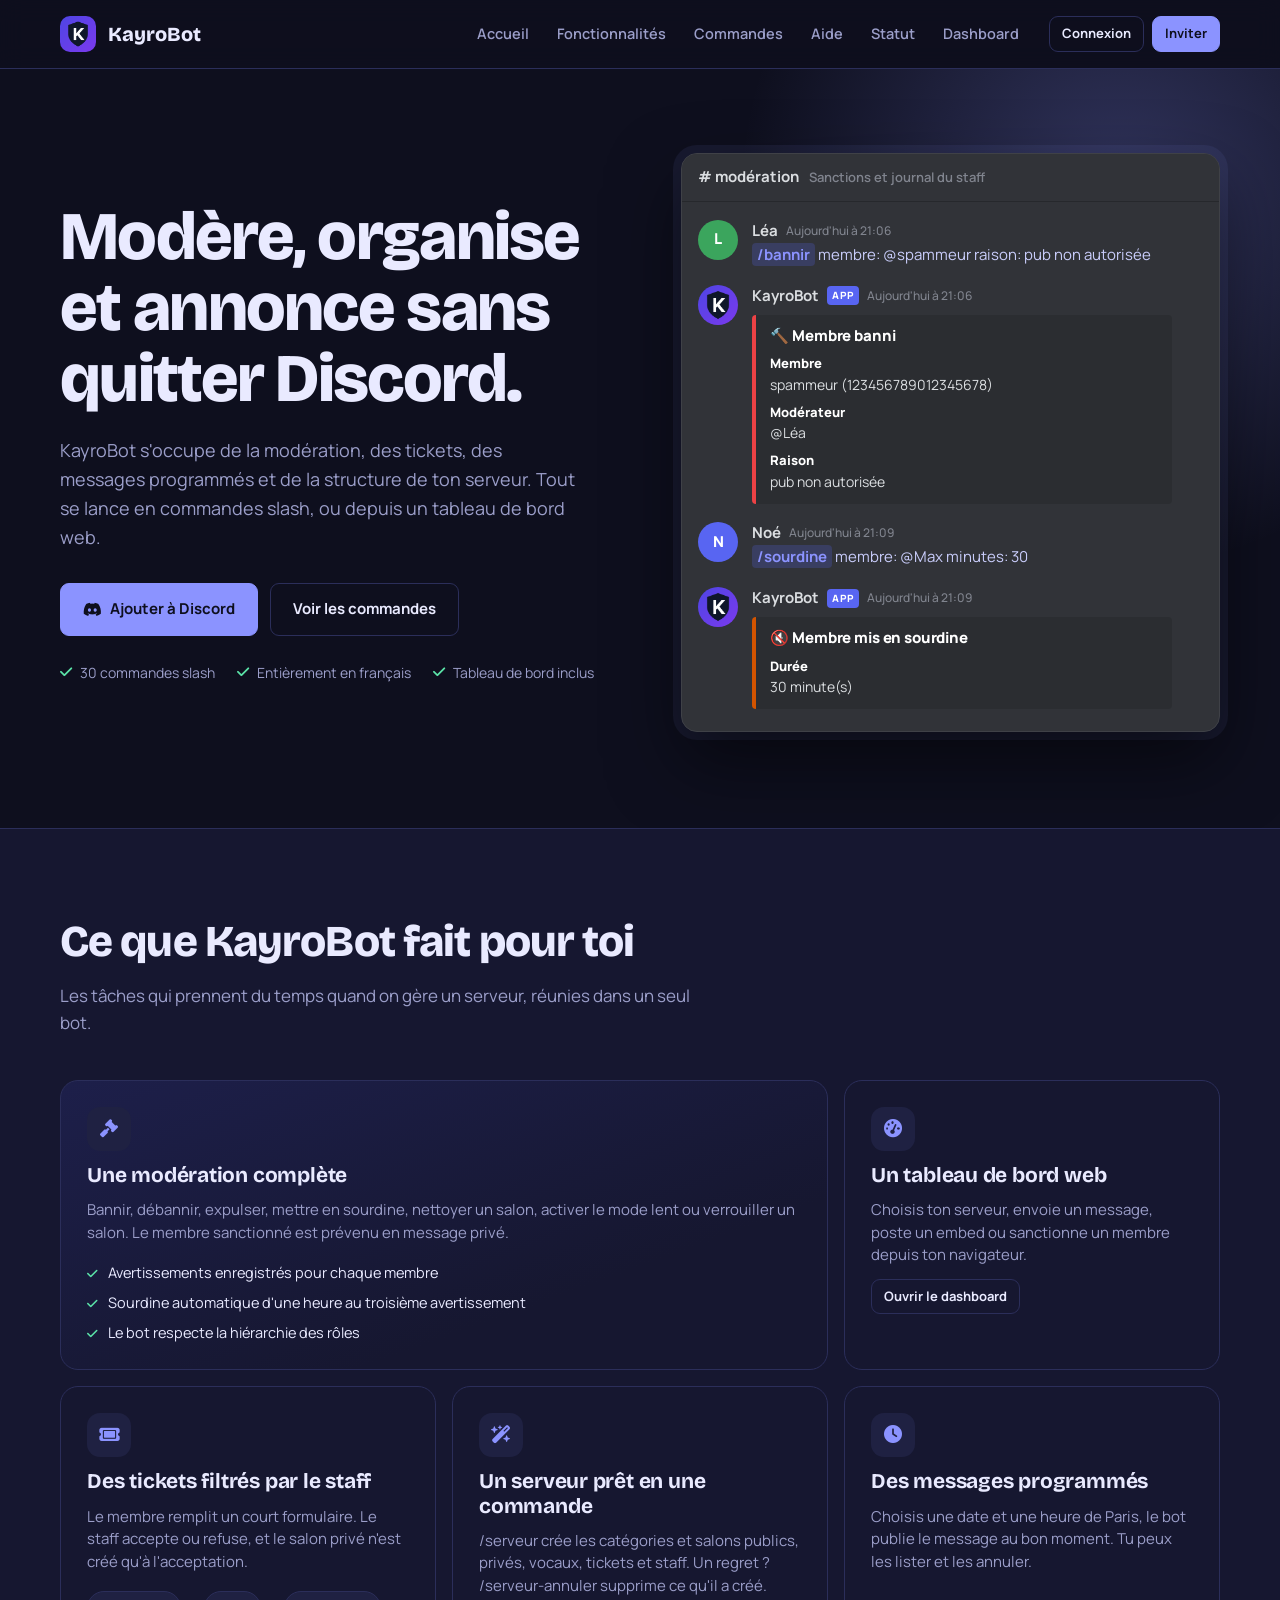
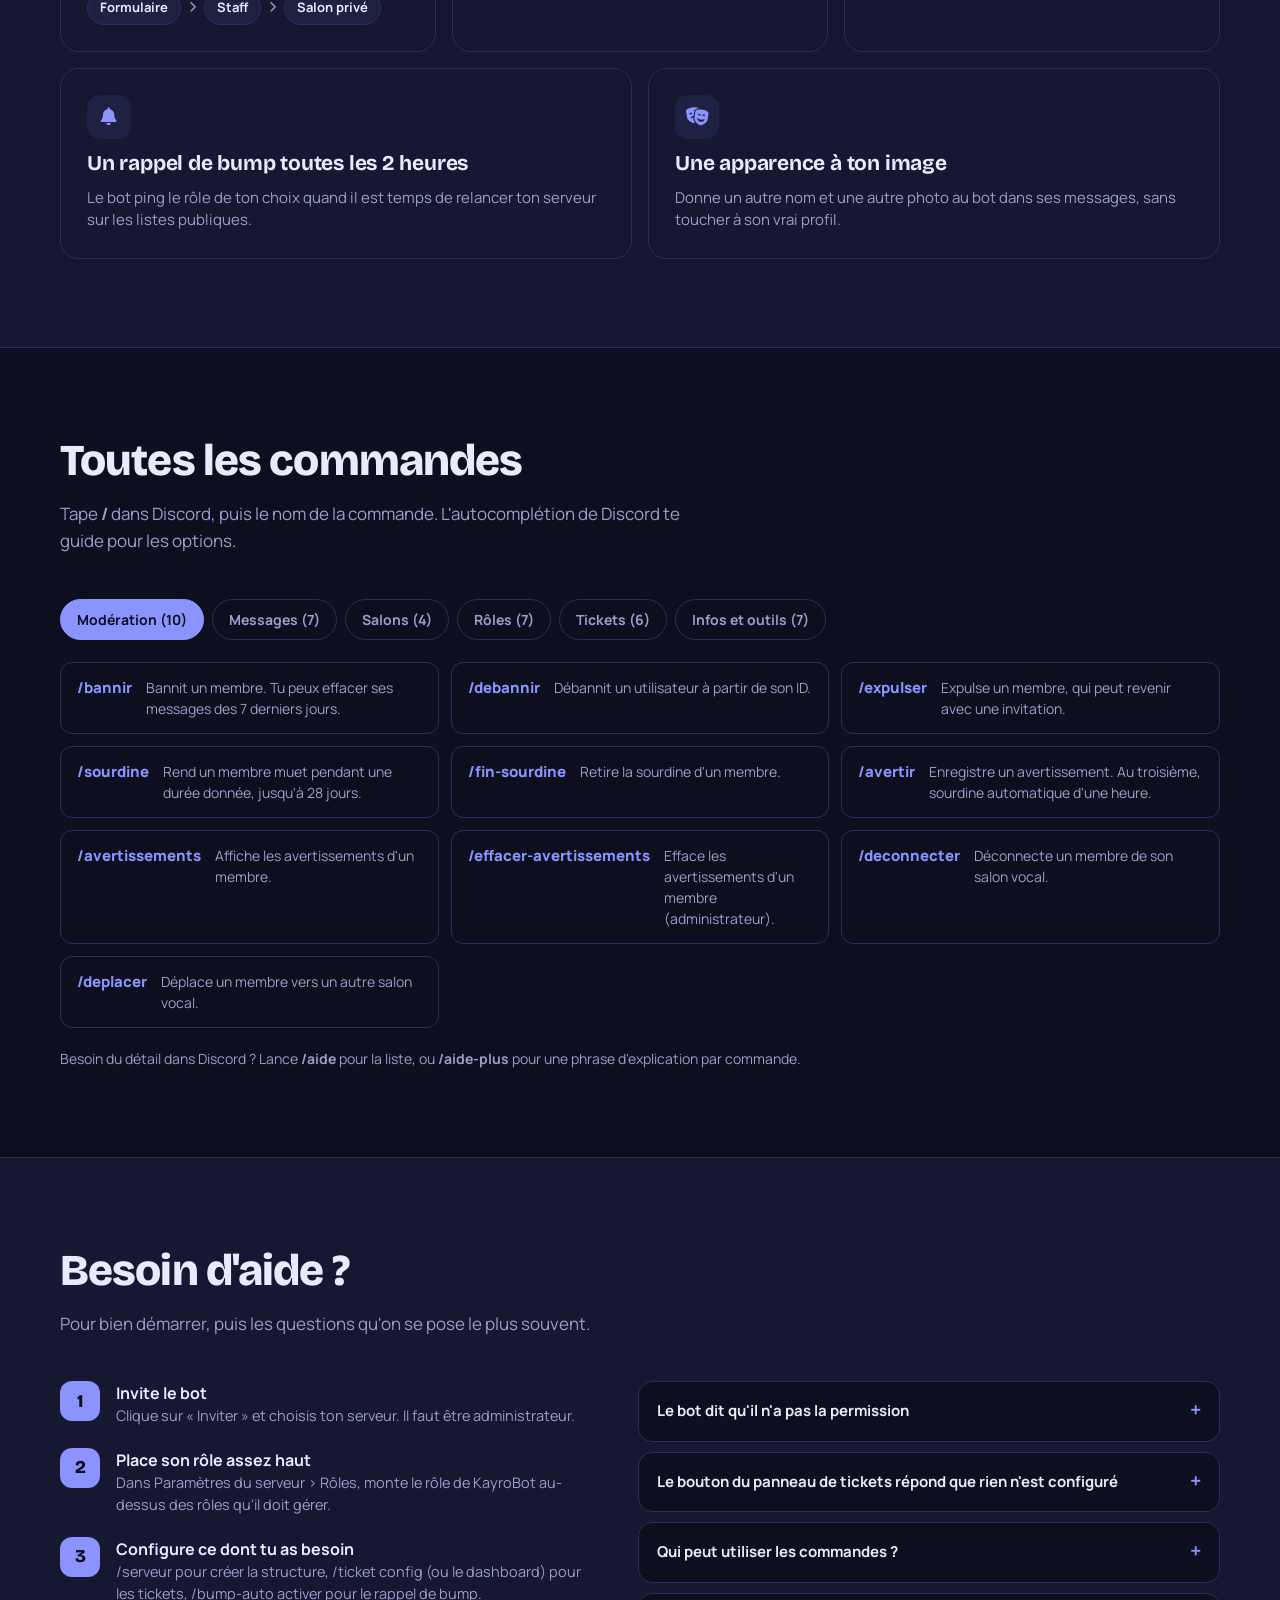
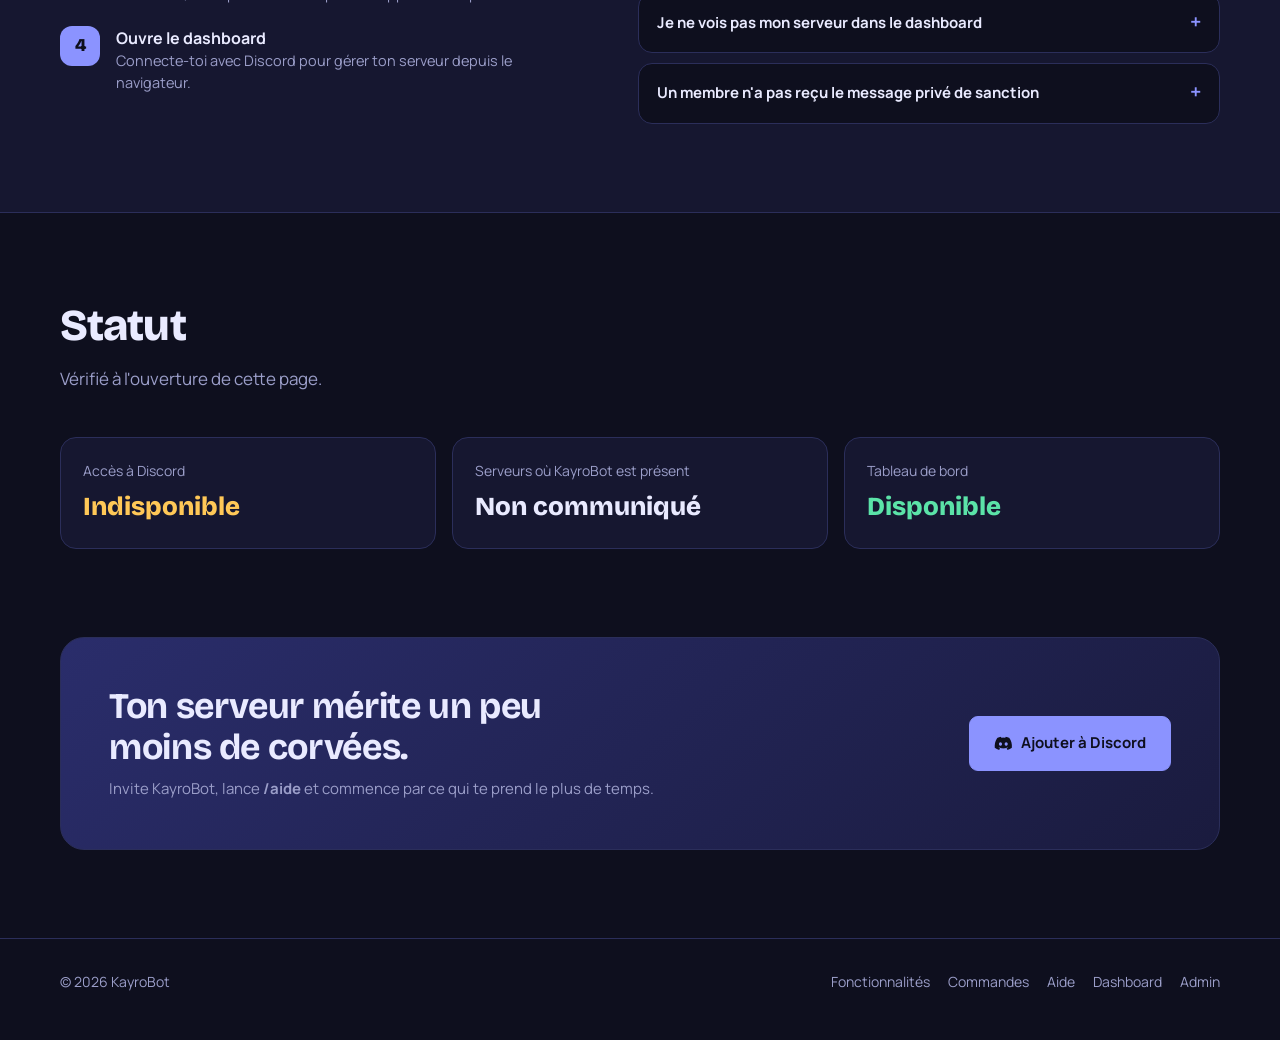
==== index.html @ 1ec57abd "reerrt" ====
<!DOCTYPE html>
<html lang="fr">
<head>
  <meta charset="UTF-8">
  <meta name="viewport" content="width=device-width, initial-scale=1.0">
  <title>KayroBot – Le bot Discord de modération, tickets et annonces</title>
  <meta name="description" content="KayroBot modère ton serveur Discord, gère les tickets, programme tes messages et crée la structure du serveur. Commandes en français et tableau de bord web.">
  <meta property="og:title" content="KayroBot, le bot Discord en français">
  <meta property="og:description" content="Modération, tickets, messages programmés et tableau de bord web.">
  <meta property="og:image" content="https://kayrobot.fr/logo.png">
  <link rel="icon" type="image/png" href="favicon.png">
  <link rel="preconnect" href="https://fonts.googleapis.com">
  <link rel="preconnect" href="https://fonts.gstatic.com" crossorigin>
  <link href="https://fonts.googleapis.com/css2?family=Bricolage+Grotesque:opsz,wght@12..96,600;12..96,700;12..96,800&family=Manrope:wght@400;500;600;700;800&display=swap" rel="stylesheet">
  <link rel="stylesheet" href="https://cdnjs.cloudflare.com/ajax/libs/font-awesome/6.4.0/css/all.min.css">
  <link rel="stylesheet" href="style.css">
  <link rel="stylesheet" href="landing.css">
<script>
  // Adresse propre : /kayrobot.fr/ au lieu de /kayrobot.fr/index.html (et sans .html pour les autres pages)
  (function () {
    var p = location.pathname.replace(/index\.html$/, '').replace(/\.html$/, '');
    if (p !== location.pathname) history.replaceState(null, '', p + location.search + location.hash);
  })();
</script>
</head>
<body>

<header class="lp-header">
  <div class="lp-wrap lp-bar">
    <a class="lp-brand" href="#accueil"><img src="logo.png" alt="" width="36" height="36"> KayroBot</a>
    <button class="lp-burger" id="burger" aria-label="Ouvrir le menu" aria-expanded="false"><i class="fa-solid fa-bars"></i></button>
    <nav class="lp-nav" id="nav" aria-label="Navigation principale">
      <a class="link" href="#accueil">Accueil</a>
      <a class="link" href="#fonctionnalites">Fonctionnalités</a>
      <a class="link" href="#commandes">Commandes</a>
      <a class="link" href="#aide">Aide</a>
      <a class="link" href="#statut">Statut</a>
      <a class="link" href="dashboard">Dashboard</a>
      <div class="cta">
        <a class="btn btn-ghost btn-small" id="login-link" href="https://discord.com/oauth2/authorize?client_id=1563284812351938611&redirect_uri=https%3A%2F%2Fexemder29.github.io%2Fkayrobot.fr%2Fdashboard.html&response_type=token&scope=identify%20guilds">Connexion</a>
        <a class="btn btn-primary btn-small" href="https://discord.com/oauth2/authorize?client_id=1563284812351938611&permissions=8&integration_type=0&scope=bot+applications.commands" target="_blank" rel="noopener">Inviter</a>
      </div>
    </nav>
  </div>
</header>

<main>

  <!-- Accueil -->
  <section class="lp-hero" id="accueil">
    <div class="lp-wrap lp-hero-grid">
      <div>
        <h1>Modère, organise et annonce sans quitter Discord.</h1>
        <p class="sub">KayroBot s'occupe de la modération, des tickets, des messages programmés et de la structure de ton serveur. Tout se lance en commandes slash, ou depuis un tableau de bord web.</p>
        <div class="lp-actions">
          <a class="btn btn-primary" href="https://discord.com/oauth2/authorize?client_id=1563284812351938611&permissions=8&integration_type=0&scope=bot+applications.commands" target="_blank" rel="noopener"><i class="fa-brands fa-discord"></i> Ajouter à Discord</a>
          <a class="btn btn-ghost" href="#commandes">Voir les commandes</a>
        </div>
        <div class="lp-proof">
          <span><i class="fa-solid fa-check"></i> 30 commandes slash</span>
          <span><i class="fa-solid fa-check"></i> Entièrement en français</span>
          <span><i class="fa-solid fa-check"></i> Tableau de bord inclus</span>
        </div>
      </div>

      <!-- Maquette Discord : une sanction, comme le bot la affiche -->
      <div class="chat" role="img" aria-label="Exemple : un modérateur lance la commande bannir et KayroBot répond avec un embed de confirmation">
        <div class="chat-head"># modération <span>Sanctions et journal du staff</span></div>
        <div class="chat-body">
          <div class="msg">
            <div class="av">L</div>
            <div>
              <div class="who">Léa <small>Aujourd'hui à 21:06</small></div>
              <div class="cmdline"><b>/bannir</b> membre: @spammeur raison: pub non autorisée</div>
            </div>
          </div>
          <div class="msg">
            <img class="av" src="logo.png" alt="" width="40" height="40">
            <div>
              <div class="who">KayroBot <span class="app-tag">APP</span> <small>Aujourd'hui à 21:06</small></div>
              <div class="embed">
                <h4>🔨 Membre banni</h4>
                <dl>
                  <div><dt>Membre</dt><dd>spammeur (123456789012345678)</dd></div>
                  <div><dt>Modérateur</dt><dd>@Léa</dd></div>
                  <div><dt>Raison</dt><dd>pub non autorisée</dd></div>
                </dl>
              </div>
            </div>
          </div>
          <div class="msg">
            <div class="av" style="background:#5865f2">N</div>
            <div>
              <div class="who">Noé <small>Aujourd'hui à 21:09</small></div>
              <div class="cmdline"><b>/sourdine</b> membre: @Max minutes: 30</div>
            </div>
          </div>
          <div class="msg">
            <img class="av" src="logo.png" alt="" width="40" height="40">
            <div>
              <div class="who">KayroBot <span class="app-tag">APP</span> <small>Aujourd'hui à 21:09</small></div>
              <div class="embed amber">
                <h4>🔇 Membre mis en sourdine</h4>
                <dl><div><dt>Durée</dt><dd>30 minute(s)</dd></div></dl>
              </div>
            </div>
          </div>
        </div>
      </div>
    </div>
  </section>

  <!-- Fonctionnalités -->
  <section class="lp-section alt" id="fonctionnalites">
    <div class="lp-wrap">
      <div class="lp-head">
        <h2>Ce que KayroBot fait pour toi</h2>
        <p>Les tâches qui prennent du temps quand on gère un serveur, réunies dans un seul bot.</p>
      </div>

      <div class="bento">
        <article class="tile t4 hero-tile">
          <div class="ico"><i class="fa-solid fa-gavel"></i></div>
          <h3>Une modération complète</h3>
          <p>Bannir, débannir, expulser, mettre en sourdine, nettoyer un salon, activer le mode lent ou verrouiller un salon. Le membre sanctionné est prévenu en message privé.</p>
          <ul>
            <li><i class="fa-solid fa-check"></i> Avertissements enregistrés pour chaque membre</li>
            <li><i class="fa-solid fa-check"></i> Sourdine automatique d'une heure au troisième avertissement</li>
            <li><i class="fa-solid fa-check"></i> Le bot respecte la hiérarchie des rôles</li>
          </ul>
        </article>

        <article class="tile t2">
          <div class="ico"><i class="fa-solid fa-gauge-high"></i></div>
          <h3>Un tableau de bord web</h3>
          <p>Choisis ton serveur, envoie un message, poste un embed ou sanctionne un membre depuis ton navigateur.</p>
          <a class="btn btn-ghost btn-small" href="dashboard" style="justify-self:start">Ouvrir le dashboard</a>
        </article>

        <article class="tile t2">
          <div class="ico"><i class="fa-solid fa-ticket"></i></div>
          <h3>Des tickets filtrés par le staff</h3>
          <p>Le membre remplit un court formulaire. Le staff accepte ou refuse, et le salon privé n'est créé qu'à l'acceptation.</p>
          <div class="flow"><span>Formulaire</span><i class="fa-solid fa-chevron-right"></i><span>Staff</span><i class="fa-solid fa-chevron-right"></i><span>Salon privé</span></div>
        </article>

        <article class="tile t2">
          <div class="ico"><i class="fa-solid fa-wand-magic-sparkles"></i></div>
          <h3>Un serveur prêt en une commande</h3>
          <p>/serveur crée les catégories et salons publics, privés, vocaux, tickets et staff. Un regret ? /serveur-annuler supprime ce qu'il a créé.</p>
        </article>

        <article class="tile t2">
          <div class="ico"><i class="fa-solid fa-clock"></i></div>
          <h3>Des messages programmés</h3>
          <p>Choisis une date et une heure de Paris, le bot publie le message au bon moment. Tu peux les lister et les annuler.</p>
        </article>

        <article class="tile t3">
          <div class="ico"><i class="fa-solid fa-bell"></i></div>
          <h3>Un rappel de bump toutes les 2 heures</h3>
          <p>Le bot ping le rôle de ton choix quand il est temps de relancer ton serveur sur les listes publiques.</p>
        </article>

        <article class="tile t3">
          <div class="ico"><i class="fa-solid fa-masks-theater"></i></div>
          <h3>Une apparence à ton image</h3>
          <p>Donne un autre nom et une autre photo au bot dans ses messages, sans toucher à son vrai profil.</p>
        </article>
      </div>
    </div>
  </section>

  <!-- Commandes -->
  <section class="lp-section" id="commandes">
    <div class="lp-wrap">
      <div class="lp-head">
        <h2>Toutes les commandes</h2>
        <p>Tape <b>/</b> dans Discord, puis le nom de la commande. L'autocomplétion de Discord te guide pour les options.</p>
      </div>
      <div class="cmd-tabs" role="tablist" aria-label="Catégories de commandes" id="cmd-tabs"></div>
      <div class="cmd-list" id="cmd-list" role="tabpanel"></div>
      <p class="lp-note">Besoin du détail dans Discord ? Lance <b>/aide</b> pour la liste, ou <b>/aide-plus</b> pour une phrase d'explication par commande.</p>
    </div>
  </section>

  <!-- Aide -->
  <section class="lp-section alt" id="aide">
    <div class="lp-wrap">
      <div class="lp-head">
        <h2>Besoin d'aide ?</h2>
        <p>Pour bien démarrer, puis les questions qu'on se pose le plus souvent.</p>
      </div>
      <div class="help-grid">
        <ol class="steps">
          <li><div><strong>Invite le bot</strong><span>Clique sur « Inviter » et choisis ton serveur. Il faut être administrateur.</span></div></li>
          <li><div><strong>Place son rôle assez haut</strong><span>Dans Paramètres du serveur &gt; Rôles, monte le rôle de KayroBot au-dessus des rôles qu'il doit gérer.</span></div></li>
          <li><div><strong>Configure ce dont tu as besoin</strong><span>/serveur pour créer la structure, /ticket config (ou le dashboard) pour les tickets, /bump-auto activer pour le rappel de bump.</span></div></li>
          <li><div><strong>Ouvre le dashboard</strong><span>Connecte-toi avec Discord pour gérer ton serveur depuis le navigateur.</span></div></li>
        </ol>

        <div class="faq">
          <details>
            <summary>Le bot dit qu'il n'a pas la permission</summary>
            <p>Son rôle est placé plus bas que celui du membre ou du rôle visé. Monte le rôle de KayroBot dans <b>Paramètres du serveur &gt; Rôles</b>, puis réessaie.</p>
          </details>
          <details>
            <summary>Le bouton du panneau de tickets répond que rien n'est configuré</summary>
            <p>Lance <b>/ticket config</b> dans Discord, ou ouvre l'onglet Tickets du dashboard, pour choisir le salon où arrivent les demandes et le rôle du staff. Ensuite, poste le panneau avec <b>/ticket panneau</b>.</p>
          </details>
          <details>
            <summary>Qui peut utiliser les commandes ?</summary>
            <p>Chaque commande demande une permission Discord. Par exemple, /say et /embed demandent <b>Gérer les messages</b>, /role demande <b>Gérer les rôles</b> et /serveur demande d'être <b>Administrateur</b>.</p>
          </details>
          <details>
            <summary>Je ne vois pas mon serveur dans le dashboard</summary>
            <p>Seuls les serveurs où tu es propriétaire ou administrateur apparaissent. Si le bot n'y est pas, le dashboard affiche « Bot absent » avec un bouton pour l'inviter.</p>
          </details>
          <details>
            <summary>Un membre n'a pas reçu le message privé de sanction</summary>
            <p>Si ses messages privés sont fermés, Discord refuse l'envoi. La sanction s'applique quand même.</p>
          </details>
        </div>
      </div>
    </div>
  </section>

  <!-- Statut -->
  <section class="lp-section" id="statut">
    <div class="lp-wrap">
      <div class="lp-head">
        <h2>Statut</h2>
        <p>Vérifié à l'ouverture de cette page.</p>
      </div>
      <div class="status-row">
        <div class="status-card"><span class="k">Accès à Discord</span><span class="v" id="st-api">Vérification…</span></div>
        <div class="status-card"><span class="k">Serveurs où KayroBot est présent</span><span class="v" id="st-guilds">…</span></div>
        <div class="status-card"><span class="k">Tableau de bord</span><span class="v ok">Disponible</span></div>
      </div>
    </div>
  </section>

  <!-- Appel final -->
  <section class="lp-section" style="padding-top:0">
    <div class="lp-wrap">
      <div class="lp-final">
        <div>
          <h2>Ton serveur mérite un peu moins de corvées.</h2>
          <p>Invite KayroBot, lance <b>/aide</b> et commence par ce qui te prend le plus de temps.</p>
        </div>
        <a class="btn btn-primary" style="padding:15px 24px;font-size:15px" href="https://discord.com/oauth2/authorize?client_id=1563284812351938611&permissions=8&integration_type=0&scope=bot+applications.commands" target="_blank" rel="noopener"><i class="fa-brands fa-discord"></i> Ajouter à Discord</a>
      </div>
    </div>
  </section>

</main>

<footer class="lp-footer">
  <div class="lp-wrap">
    <span>© 2026 KayroBot</span>
    <nav aria-label="Liens du pied de page">
      <a href="#fonctionnalites">Fonctionnalités</a>
      <a href="#commandes">Commandes</a>
      <a href="#aide">Aide</a>
      <a href="dashboard">Dashboard</a>
      <a href="admin">Admin</a>
    </nav>
  </div>
</footer>

<script>
// ---------- Menu mobile ----------
const burger = document.getElementById('burger');
const nav = document.getElementById('nav');
burger.addEventListener('click', () => {
  const open = nav.classList.toggle('open');
  burger.setAttribute('aria-expanded', open);
});
nav.addEventListener('click', e => { if (e.target.closest('a')) nav.classList.remove('open'); });

// ---------- Commandes ----------
const COMMANDS = {
  'Modération': [
    ['/bannir', 'Bannit un membre. Tu peux effacer ses messages des 7 derniers jours.'],
    ['/debannir', "Débannit un utilisateur à partir de son ID."],
    ['/expulser', 'Expulse un membre, qui peut revenir avec une invitation.'],
    ['/sourdine', "Rend un membre muet pendant une durée donnée, jusqu'à 28 jours."],
    ['/fin-sourdine', "Retire la sourdine d'un membre."],
    ['/avertir', "Enregistre un avertissement. Au troisième, sourdine automatique d'une heure."],
    ['/avertissements', "Affiche les avertissements d'un membre."],
    ['/effacer-avertissements', "Efface les avertissements d'un membre (administrateur)."],
    ['/deconnecter', "Déconnecte un membre de son salon vocal."],
    ['/deplacer', "Déplace un membre vers un autre salon vocal."]
  ],
  'Messages': [
    ['/say', 'Fait parler le bot dans le salon de ton choix.'],
    ['/embed', 'Envoie une annonce mise en forme, avec titre, texte et couleur.'],
    ['/programmer', 'Programme un message à une date et une heure précises.'],
    ['/programmations', 'Liste les messages programmés du serveur.'],
    ['/annuler-programmation', 'Annule un message programmé.'],
    ['/bump-auto', 'Active, arrête ou vérifie le rappel de bump toutes les 2 heures.'],
    ['/apparence', 'Change le nom et la photo du bot dans ses messages.']
  ],
  'Salons': [
    ['/nettoyer', "Supprime jusqu'à 100 messages, ou seulement ceux d'un membre."],
    ['/mode-lent', 'Règle le délai entre deux messages, de 0 à 6 heures.'],
    ['/verrouiller', "Empêche tout le monde d'écrire dans le salon."],
    ['/deverrouiller', "Rend le droit d'écrire dans le salon."]
  ],
  'Rôles': [
    ['/role creer', 'Crée un rôle, avec ses permissions et sa position.'],
    ['/role modifier', "Change le nom, la couleur, les permissions ou la position d'un rôle."],
    ['/role supprimer', 'Supprime un rôle du serveur.'],
    ['/role ajouter', 'Donne un rôle à un membre, qui garde les autres.'],
    ['/role retirer', 'Retire un rôle à un membre.'],
    ['/role remplacer', 'Remplace un rôle par un autre chez un membre.'],
    ['/role voir', 'Affiche les rôles. Accessible à tout le monde.']
  ],
  'Tickets': [
    ['/ticket panneau', 'Poste le panneau pour que les membres ouvrent un ticket.'],
    ['/ticket config', 'Choisit le salon des demandes, le rôle du staff et la catégorie.'],
    ['/ticket questions', 'Définit les questions du formulaire, 5 au maximum.'],
    ['/ticket option-ajouter', 'Ajoute un type de ticket au menu du panneau.'],
    ['/ticket option-retirer', 'Retire un type de ticket.'],
    ['/ticket options', 'Liste les types de ticket.']
  ],
  'Infos et outils': [
    ['/infos-membre', "Affiche les infos d'un membre."],
    ['/infos-serveur', 'Affiche les infos du serveur.'],
    ['/ping', 'Mesure la latence du bot.'],
    ['/serveur', 'Crée les catégories et salons du serveur en une fois.'],
    ['/serveur-annuler', "Annule /serveur et supprime ce qu'il a créé."],
    ['/aide', 'Liste des commandes.'],
    ['/aide-plus', 'Toutes les commandes, avec une phrase pour chacune.']
  ]
};

const tabs = document.getElementById('cmd-tabs');
const list = document.getElementById('cmd-list');

function showCategory(name) {
  tabs.querySelectorAll('button').forEach(b => b.setAttribute('aria-selected', b.dataset.cat === name));
  list.innerHTML = '';
  COMMANDS[name].forEach(([cmd, desc]) => {
    const item = document.createElement('div');
    item.className = 'cmd-item';
    const code = document.createElement('code'); code.textContent = cmd;
    const span = document.createElement('span'); span.textContent = desc;
    item.append(code, span);
    list.appendChild(item);
  });
}

Object.keys(COMMANDS).forEach((name, i) => {
  const b = document.createElement('button');
  b.type = 'button'; b.dataset.cat = name; b.setAttribute('role', 'tab');
  b.textContent = `${name} (${COMMANDS[name].length})`;
  b.addEventListener('click', () => showCategory(name));
  tabs.appendChild(b);
});
showCategory('Modération');

// ---------- Statut (via le Worker) ----------
const BOT_PROXY_URL = 'https://kayrobot-proxy.exem029.workers.dev';
(async () => {
  const api = document.getElementById('st-api');
  const guilds = document.getElementById('st-guilds');
  try {
    const res = await fetch(`${BOT_PROXY_URL}/__stats`);
    const d = await res.json();
    if (!d.ok) throw new Error('refus');
    api.textContent = 'Opérationnel'; api.className = 'v ok';
    guilds.textContent = d.serveurs != null ? Number(d.serveurs).toLocaleString('fr-FR') : 'Non communiqué';
  } catch (e) {
    api.textContent = 'Indisponible'; api.className = 'v bad';
    guilds.textContent = 'Non communiqué';
  }
})();
</script>
<script>
  // Si tu t'es déjà connecté, le bouton mène direct au dashboard (qui renouvelle la connexion tout seul)
  (function () {
    try {
      var link = document.getElementById('login-link');
      var exp = Number(localStorage.getItem('discord_token_exp')) || 0;
      var ok = localStorage.getItem('discord_remember') === '1' || (localStorage.getItem('discord_token') && (!exp || exp > Date.now()));
      if (link && ok) { link.href = 'dashboard'; link.textContent = 'Mon dashboard'; }
    } catch (e) {}
  })();
</script>
</body>
</html>
---- style.css ----
/* KayroBot — style commun (connexion, admin, dashboard) */

:root {
  --bg: #0e0f1e;
  --panel: #161730;
  --raised: #1f2142;
  --line: #2b2e5a;
  --text: #e9eaff;
  --muted: #9b9ec9;
  --accent: #8b93ff;
  --accent-strong: #6f78ff;
  --on-accent: #0e0f1e;
  --ok: #5be3a8;
  --warn: #ffc857;
  --danger: #ff6b8b;
  --radius: 14px;
  --radius-sm: 9px;
  --font-display: "Bricolage Grotesque", "Segoe UI", system-ui, sans-serif;
  --font-body: "Manrope", "Segoe UI", system-ui, sans-serif;
}

*, *::before, *::after { box-sizing: border-box; }
html { color-scheme: dark; }
body {
  margin: 0;
  background: var(--bg);
  color: var(--text);
  font-family: var(--font-body);
  font-size: 15px;
  line-height: 1.5;
  -webkit-font-smoothing: antialiased;
}
h1, h2, h3, h4 { font-family: var(--font-display); margin: 0; line-height: 1.15; letter-spacing: -0.01em; }
p { margin: 0; }
a { color: inherit; }
button { font: inherit; color: inherit; cursor: pointer; }
.hidden { display: none !important; }

:focus-visible { outline: 2px solid var(--accent); outline-offset: 2px; border-radius: 6px; }

::-webkit-scrollbar { width: 10px; height: 10px; }
::-webkit-scrollbar-track { background: transparent; }
::-webkit-scrollbar-thumb { background: var(--line); border-radius: 8px; border: 2px solid var(--bg); }

/* ---------- Boutons ---------- */
.btn {
  display: inline-flex; align-items: center; justify-content: center; gap: 8px;
  border: 1px solid transparent; border-radius: var(--radius-sm);
  padding: 10px 16px; font-weight: 700; font-size: 14px; text-decoration: none;
  transition: background .15s, border-color .15s, transform .08s;
  background: var(--raised); color: var(--text); border-color: var(--line);
}
.btn:hover { border-color: var(--accent); }
.btn:active { transform: translateY(1px); }
.btn[disabled], .btn.is-disabled { opacity: .45; pointer-events: none; }
.btn-primary { background: var(--accent); color: var(--on-accent); border-color: var(--accent); }
.btn-primary:hover { background: var(--accent-strong); border-color: var(--accent-strong); }
.btn-ok { background: var(--ok); color: #062418; border-color: var(--ok); }
.btn-warn { background: var(--warn); color: #2a1d00; border-color: var(--warn); }
.btn-danger { background: var(--danger); color: #2b0510; border-color: var(--danger); }
.btn-ghost { background: transparent; border-color: var(--line); }
.btn-block { width: 100%; }
.btn-small { padding: 7px 12px; font-size: 13px; }

/* ---------- Formulaires ---------- */
.field { display: grid; gap: 6px; }
.field > span { font-size: 13px; color: var(--muted); font-weight: 600; }
.input, select.input, textarea.input {
  width: 100%; background: var(--bg); color: var(--text);
  border: 1px solid var(--line); border-radius: var(--radius-sm);
  padding: 10px 12px; font: inherit; font-size: 14px;
}
.input::placeholder { color: #6b6e9d; }
.input:hover { border-color: #3a3e78; }
.input:focus { outline: none; border-color: var(--accent); box-shadow: 0 0 0 3px rgba(139,147,255,.2); }
textarea.input { resize: vertical; min-height: 84px; }
input[type="color"].input { padding: 3px; height: 42px; cursor: pointer; }
.row { display: flex; gap: 10px; }
.row > * { flex: 1; min-width: 0; }
.picker { display: grid; gap: 6px; }
.picker .input.search { padding: 8px 12px; font-size: 13px; background: var(--panel); }

/* ---------- Écran de connexion / admin ---------- */
.center-screen { min-height: 100vh; display: grid; place-items: center; padding: 24px 16px; }
.login-card {
  width: 100%; max-width: 420px; background: var(--panel);
  border: 1px solid var(--line); border-radius: 20px; padding: 36px 32px;
  display: grid; gap: 28px;
}
.logo {
  width: 52px; height: 52px; border-radius: 16px;
  background: linear-gradient(140deg, var(--accent), #5b64e8);
  display: grid; place-items: center; color: var(--on-accent);
  font-family: var(--font-display); font-weight: 800; font-size: 26px;
}
.login-card h1 { font-size: 30px; }
.login-card .lead { color: var(--muted); margin-top: 8px; }
.stack { display: grid; gap: 12px; }
.fine { font-size: 13px; color: var(--muted); }
.fine a { color: var(--accent); }
.notice { border-left: 3px solid var(--ok); background: rgba(91,227,168,.08); padding: 12px 14px; border-radius: 0 var(--radius-sm) var(--radius-sm) 0; font-size: 14px; }
.notice.error { border-color: var(--danger); background: rgba(255,107,139,.08); }

/* ---------- Structure du dashboard ---------- */
.shell { display: grid; grid-template-columns: 264px 1fr; min-height: 100vh; }

.rail {
  background: var(--panel); border-right: 1px solid var(--line);
  padding: 22px 16px; display: flex; flex-direction: column; gap: 22px;
  position: sticky; top: 0; height: 100vh;
}
.brand { display: flex; align-items: center; gap: 12px; padding: 0 6px; }
.brand .logo { width: 38px; height: 38px; border-radius: 12px; font-size: 20px; }
.brand .logo-img { width: 38px; height: 38px; border-radius: 12px; display: block; }
.brand strong { font-family: var(--font-display); font-size: 19px; }

.server-switch {
  display: flex; align-items: center; gap: 12px; text-align: left; width: 100%;
  background: var(--bg); border: 1px solid var(--line); border-radius: var(--radius);
  padding: 10px 12px;
}
.server-switch:hover { border-color: var(--accent); }
.server-switch img { width: 38px; height: 38px; border-radius: 12px; object-fit: cover; background: var(--raised); flex: none; }
.server-switch .name { font-weight: 700; display: block; overflow: hidden; text-overflow: ellipsis; white-space: nowrap; max-width: 150px; }
.server-switch .hint { font-size: 12px; color: var(--muted); }

.nav { display: grid; gap: 4px; }
.nav-btn {
  display: flex; align-items: center; gap: 12px; width: 100%;
  background: transparent; border: 0; border-radius: 10px;
  padding: 11px 12px; color: var(--muted); font-weight: 600; text-align: left;
  position: relative;
}
.nav-btn i { width: 20px; text-align: center; font-size: 15px; }
.nav-btn:hover { background: var(--raised); color: var(--text); }
.nav-btn.active { background: var(--raised); color: var(--text); }
.nav-btn.active::before {
  content: ""; position: absolute; left: -16px; top: 8px; bottom: 8px; width: 4px;
  background: var(--accent); border-radius: 0 4px 4px 0;
}
.nav-btn.active i { color: var(--accent); }

.rail-foot { margin-top: auto; display: grid; gap: 12px; }
.user-chip { display: flex; align-items: center; gap: 10px; padding: 8px 10px; border: 1px solid var(--line); border-radius: var(--radius); }
.user-chip img { width: 32px; height: 32px; border-radius: 50%; background: var(--raised); }
.user-chip span { flex: 1; font-weight: 600; font-size: 14px; overflow: hidden; text-overflow: ellipsis; white-space: nowrap; }
.icon-btn { background: transparent; border: 0; color: var(--muted); padding: 6px; border-radius: 8px; }
.icon-btn:hover { color: var(--danger); background: var(--raised); }

.main { min-width: 0; display: flex; flex-direction: column; }
.topbar {
  display: flex; align-items: center; justify-content: space-between; gap: 16px;
  padding: 22px 36px 18px; border-bottom: 1px solid var(--line);
  position: sticky; top: 0; background: rgba(14,15,30,.88); backdrop-filter: blur(10px); z-index: 5;
}
.topbar h2 { font-size: 28px; }
.topbar p { color: var(--muted); margin-top: 4px; font-size: 14px; }
.chips { display: flex; gap: 8px; flex-wrap: wrap; justify-content: flex-end; }
.chip {
  display: inline-flex; align-items: center; gap: 8px; padding: 6px 12px;
  border-radius: 999px; font-size: 13px; font-weight: 700; background: var(--raised); border: 1px solid var(--line);
}
.chip::before { content: ""; width: 8px; height: 8px; border-radius: 50%; background: var(--muted); }
.chip.ok::before { background: var(--ok); }
.chip.bad::before { background: var(--danger); }
.chip.plain::before { display: none; }

.content { padding: 28px 36px 60px; max-width: 1180px; width: 100%; }
.tab-content { display: grid; gap: 24px; }

.section-head { display: flex; align-items: end; justify-content: space-between; gap: 16px; flex-wrap: wrap; }
.section-head h3 { font-size: 20px; }
.section-head p { color: var(--muted); font-size: 14px; margin-top: 4px; }

/* ---------- Serveurs ---------- */
.guild-grid { display: grid; grid-template-columns: repeat(auto-fill, minmax(290px, 1fr)); gap: 16px; }
.guild {
  background: var(--panel); border: 1px solid var(--line); border-radius: var(--radius);
  padding: 18px; display: grid; gap: 16px;
}
.guild:hover { border-color: #3d4190; }
.guild-top { display: flex; gap: 14px; align-items: center; min-width: 0; }
.guild-top img { width: 56px; height: 56px; border-radius: 16px; object-fit: cover; background: var(--raised); flex: none; }
.guild-top h4 { font-size: 17px; overflow: hidden; text-overflow: ellipsis; white-space: nowrap; }
.guild-top .role { color: var(--muted); font-size: 13px; }
.guild-actions { display: flex; gap: 8px; align-items: center; justify-content: space-between; }
.state { font-size: 13px; font-weight: 700; display: inline-flex; align-items: center; gap: 7px; color: var(--muted); }
.state::before { content: ""; width: 8px; height: 8px; border-radius: 50%; background: var(--muted); }
.state.ok { color: var(--ok); } .state.ok::before { background: var(--ok); }
.state.bad { color: var(--warn); } .state.bad::before { background: var(--warn); }

.empty {
  border: 1px dashed var(--line); border-radius: var(--radius); padding: 40px 24px;
  text-align: center; color: var(--muted); display: grid; gap: 14px; justify-items: center;
}
.empty strong { color: var(--text); font-family: var(--font-display); font-size: 18px; }

/* ---------- Vue d'ensemble ---------- */
.overview-head { display: flex; gap: 20px; align-items: center; }
.overview-head img { width: 84px; height: 84px; border-radius: 24px; object-fit: cover; background: var(--raised); }
.overview-head h3 { font-size: 34px; }
.overview-head p { color: var(--muted); margin-top: 6px; font-size: 16px; }
.overview-head p b { color: var(--text); }
.overview-grid { display: grid; grid-template-columns: 1fr 1.15fr; gap: 24px; align-items: start; }
.quick { display: grid; gap: 10px; }
.quick button {
  display: flex; align-items: center; gap: 14px; text-align: left; width: 100%;
  background: var(--panel); border: 1px solid var(--line); border-radius: var(--radius);
  padding: 14px 16px;
}
.quick button:hover { border-color: var(--accent); background: var(--raised); }
.quick i { width: 38px; height: 38px; border-radius: 11px; display: grid; place-items: center; background: var(--raised); color: var(--accent); flex: none; }
.quick strong { display: block; }
.quick small { color: var(--muted); font-size: 13px; }

.journal { background: var(--panel); border: 1px solid var(--line); border-radius: var(--radius); padding: 6px 18px; }
.journal ol { list-style: none; margin: 0; padding: 0; }
.journal li { display: grid; grid-template-columns: 22px 1fr auto; gap: 12px; padding: 14px 0; border-bottom: 1px solid var(--line); align-items: start; }
.journal li:last-child { border-bottom: 0; }
.journal .dot { width: 10px; height: 10px; border-radius: 50%; margin-top: 6px; justify-self: center; background: var(--ok); }
.journal li.fail .dot { background: var(--danger); }
.journal strong { display: block; font-size: 14px; }
.journal span.detail { color: var(--muted); font-size: 13px; overflow-wrap: anywhere; }
.journal time { color: var(--muted); font-size: 12px; white-space: nowrap; }
.journal .empty { border: 0; padding: 28px 8px; }

/* ---------- Commandes ---------- */
.console { display: grid; grid-template-columns: 220px 1fr; gap: 24px; align-items: start; }
.cat-list { display: grid; gap: 6px; position: sticky; top: 110px; }
.category-btn {
  display: flex; align-items: center; gap: 12px; text-align: left;
  background: transparent; border: 1px solid transparent; border-radius: 12px; padding: 12px 14px; color: var(--muted);
}
.category-btn i { width: 20px; text-align: center; }
.category-btn strong { display: block; color: var(--text); font-size: 14px; }
.category-btn small { font-size: 12px; }
.category-btn:hover { background: var(--panel); }
.category-btn.active { background: var(--panel); border-color: var(--line); }
.category-btn.active i { color: var(--accent); }

.cmd-category-content { display: grid; gap: 16px; }
.cmd-category-content > .lead { color: var(--muted); }
.cmd-grid { display: grid; grid-template-columns: repeat(auto-fit, minmax(300px, 1fr)); gap: 16px; align-items: start; }

.cmd {
  background: var(--panel); border: 1px solid var(--line); border-left: 4px solid var(--accent);
  border-radius: var(--radius); padding: 18px; display: grid; gap: 14px;
}
.cmd.sev-high { border-left-color: var(--danger); }
.cmd.sev-mid { border-left-color: var(--warn); }
.cmd.sev-ok { border-left-color: var(--ok); }
.cmd h4 { font-size: 17px; }
.cmd header p { color: var(--muted); font-size: 13.5px; margin-top: 4px; }
.cmd .slash { color: var(--accent); }
.note { background: var(--bg); border: 1px solid var(--line); border-radius: var(--radius-sm); padding: 12px 14px; font-size: 13.5px; color: var(--muted); }
.note b { color: var(--text); }

/* ---------- Notifications ---------- */
#toasts { position: fixed; right: 20px; bottom: 20px; display: grid; gap: 10px; z-index: 50; width: min(380px, calc(100vw - 32px)); }
.toast {
  background: var(--raised); border: 1px solid var(--line); border-left: 4px solid var(--ok);
  border-radius: var(--radius-sm); padding: 14px 16px; box-shadow: 0 12px 32px rgba(0,0,0,.45);
  animation: toast-in .22s ease-out;
}
.toast.error { border-left-color: var(--danger); }
.toast.warn { border-left-color: var(--warn); }
.toast strong { display: block; font-size: 14px; }
.toast p { font-size: 13px; color: var(--muted); margin-top: 3px; white-space: pre-line; overflow-wrap: anywhere; }
@keyframes toast-in { from { transform: translateY(10px); opacity: 0; } to { transform: none; opacity: 1; } }

.modal { position: fixed; inset: 0; background: rgba(5,6,16,.7); display: grid; place-items: center; z-index: 60; padding: 16px; }
.modal-box { background: var(--panel); border: 1px solid var(--line); border-radius: 18px; padding: 26px; width: min(420px, 100%); display: grid; gap: 18px; }
.modal-box h3 { font-size: 20px; }
.modal-box p { color: var(--muted); }
.modal-actions { display: flex; gap: 10px; justify-content: flex-end; }

pre.diag { background: var(--bg); border: 1px solid var(--line); border-radius: var(--radius-sm); padding: 12px 14px; font-size: 12.5px; color: var(--muted); white-space: pre-wrap; margin: 10px 0 0; }

/* ---------- Mobile ---------- */
@media (max-width: 900px) {
  .shell { grid-template-columns: 1fr; }
  .rail { position: static; height: auto; flex-direction: row; flex-wrap: wrap; align-items: center; padding: 14px 16px; gap: 12px; border-right: 0; border-bottom: 1px solid var(--line); }
  .rail .brand { flex: 1; }
  .server-switch { order: 3; }
  .nav { order: 4; width: 100%; display: flex; overflow-x: auto; gap: 6px; }
  .nav-btn { width: auto; white-space: nowrap; }
  .nav-btn.active::before { display: none; }
  .rail-foot { margin: 0; display: flex; align-items: center; }
  .rail-foot .btn { display: none; }
  .topbar { position: static; padding: 18px 16px; flex-direction: column; align-items: flex-start; }
  .topbar h2 { font-size: 24px; }
  .content { padding: 20px 16px 48px; }
  .overview-grid, .console { grid-template-columns: 1fr; }
  .cat-list { position: static; display: flex; overflow-x: auto; }
  .category-btn small { display: none; }
  .overview-head h3 { font-size: 26px; }
  .overview-head img { width: 64px; height: 64px; border-radius: 18px; }
}

@media (prefers-reduced-motion: reduce) {
  * { animation: none !important; transition: none !important; }
}
---- landing.css ----
/* Page d'accueil KayroBot — s'appuie sur les variables de style.css */

html { scroll-behavior: smooth; scroll-padding-top: 84px; }
.lp-wrap { width: min(1160px, 100% - 48px); margin-inline: auto; }

/* ---------- En-tête ---------- */
.lp-header {
  position: sticky; top: 0; z-index: 20;
  background: rgba(14,15,30,.86); backdrop-filter: blur(12px);
  border-bottom: 1px solid var(--line);
}
.lp-bar { display: flex; align-items: center; gap: 28px; height: 68px; }
.lp-brand { display: flex; align-items: center; gap: 12px; text-decoration: none; font-family: var(--font-display); font-weight: 800; font-size: 20px; }
.lp-brand img { width: 36px; height: 36px; border-radius: 10px; }
.lp-nav { display: flex; gap: 4px; margin-left: auto; align-items: center; }
.lp-nav a.link { padding: 8px 12px; border-radius: 8px; text-decoration: none; color: var(--muted); font-weight: 600; font-size: 14.5px; }
.lp-nav a.link:hover { color: var(--text); background: var(--raised); }
.lp-nav .cta { display: flex; gap: 8px; margin-left: 14px; }
.lp-burger { display: none; margin-left: auto; background: transparent; border: 1px solid var(--line); border-radius: 10px; width: 42px; height: 42px; }

/* ---------- Hero ---------- */
.lp-hero { position: relative; padding: 84px 0 96px; overflow: hidden; }
.lp-hero::before {
  content: ""; position: absolute; width: 760px; height: 760px; right: -220px; top: -260px;
  background: radial-gradient(closest-side, rgba(139,147,255,.28), transparent);
  pointer-events: none;
}
.lp-hero-grid { position: relative; display: grid; grid-template-columns: 1.05fr 1fr; gap: 56px; align-items: center; }
.lp-hero h1 { font-size: clamp(40px, 5.4vw, 68px); font-weight: 800; line-height: 1.04; letter-spacing: -0.025em; }
.lp-hero .sub { color: var(--muted); font-size: 18px; margin-top: 22px; max-width: 520px; line-height: 1.6; }
.lp-actions { display: flex; gap: 12px; margin-top: 32px; flex-wrap: wrap; }
.lp-actions .btn { padding: 14px 22px; font-size: 15px; }
.lp-proof { display: flex; gap: 22px; margin-top: 26px; color: var(--muted); font-size: 14px; flex-wrap: wrap; }
.lp-proof span { display: inline-flex; align-items: center; gap: 8px; }
.lp-proof i { color: var(--ok); }

/* Maquette d'une conversation Discord */
.chat {
  background: #313338; border: 1px solid #3f4147; border-radius: 16px; overflow: hidden;
  box-shadow: 0 30px 70px rgba(0,0,0,.5), 0 0 0 8px rgba(139,147,255,.08);
  font-family: "Manrope", system-ui, sans-serif; color: #dbdee1;
}
.chat-head { display: flex; align-items: center; gap: 10px; padding: 12px 16px; border-bottom: 1px solid #26282c; font-weight: 700; background: #313338; }
.chat-head span { color: #80848e; font-weight: 600; font-size: 13px; }
.chat-body { padding: 18px 16px 22px; display: grid; gap: 18px; }
.msg { display: grid; grid-template-columns: 40px 1fr; gap: 14px; }
.msg .av { width: 40px; height: 40px; border-radius: 50%; display: grid; place-items: center; font-weight: 800; color: #fff; background: #3ba55d; }
.msg img.av { background: none; border-radius: 50%; }
.msg .who { font-weight: 700; font-size: 15px; display: flex; align-items: center; gap: 8px; }
.msg .who small { color: #80848e; font-weight: 500; font-size: 12px; }
.app-tag { background: #5865f2; color: #fff; font-size: 10px; font-weight: 800; padding: 2px 5px; border-radius: 4px; letter-spacing: .02em; }
.cmdline { color: #c9cdfb; margin-top: 2px; font-size: 15px; }
.cmdline b { color: #8b93ff; font-weight: 700; background: rgba(88,101,242,.22); padding: 1px 5px; border-radius: 4px; }
.embed { margin-top: 8px; background: #2b2d31; border-left: 4px solid #ed4245; border-radius: 4px; padding: 12px 14px; max-width: 420px; display: grid; gap: 10px; }
.embed.amber { border-left-color: #d35400; }
.embed h4 { font-family: "Manrope", sans-serif; font-size: 15px; font-weight: 800; color: #fff; }
.embed dl { margin: 0; display: grid; gap: 8px; }
.embed dt { font-weight: 800; font-size: 13px; color: #fff; }
.embed dd { margin: 0; font-size: 14px; color: #dbdee1; }

/* ---------- Sections ---------- */
.lp-section { padding: 88px 0; }
.lp-section.alt { background: var(--panel); border-block: 1px solid var(--line); }
.lp-head { max-width: 640px; margin-bottom: 44px; }
.lp-head h2 { font-size: clamp(30px, 3.6vw, 44px); font-weight: 800; letter-spacing: -0.02em; }
.lp-head p { color: var(--muted); font-size: 17px; margin-top: 14px; line-height: 1.6; }

/* Fonctionnalités : grille irrégulière */
.bento { display: grid; grid-template-columns: repeat(6, 1fr); gap: 16px; }
.tile { background: var(--panel); border: 1px solid var(--line); border-radius: 18px; padding: 26px; display: grid; gap: 12px; align-content: start; }
.tile h3 { font-size: 21px; }
.tile p { color: var(--muted); }
.tile .ico { width: 44px; height: 44px; border-radius: 13px; display: grid; place-items: center; background: var(--raised); color: var(--accent); font-size: 18px; }
.t4 { grid-column: span 4; } .t3 { grid-column: span 3; } .t2 { grid-column: span 2; }
.tile.hero-tile { background: linear-gradient(160deg, #1d1f4a, var(--panel) 70%); }
.tile ul { list-style: none; padding: 0; margin: 6px 0 0; display: grid; gap: 8px; color: var(--text); font-size: 14.5px; }
.tile li { display: flex; gap: 10px; align-items: baseline; }
.tile li i { color: var(--ok); font-size: 12px; }
.flow { display: flex; flex-wrap: wrap; gap: 8px; align-items: center; margin-top: 6px; font-size: 13px; font-weight: 700; }
.flow span { background: var(--raised); border: 1px solid var(--line); border-radius: 999px; padding: 6px 12px; }
.flow i { color: var(--muted); font-size: 11px; }

/* Commandes */
.cmd-tabs { display: flex; gap: 8px; flex-wrap: wrap; margin-bottom: 22px; }
.cmd-tabs button { background: transparent; border: 1px solid var(--line); border-radius: 999px; padding: 9px 16px; font-weight: 700; color: var(--muted); font-size: 14px; }
.cmd-tabs button:hover { color: var(--text); border-color: var(--accent); }
.cmd-tabs button[aria-selected="true"] { background: var(--accent); border-color: var(--accent); color: var(--on-accent); }
.cmd-list { display: grid; grid-template-columns: repeat(auto-fill, minmax(340px, 1fr)); gap: 12px; }
.cmd-item { display: grid; grid-template-columns: auto 1fr; gap: 6px 14px; background: var(--bg); border: 1px solid var(--line); border-radius: 12px; padding: 14px 16px; }
.cmd-item code { font-family: "Manrope", sans-serif; font-weight: 800; color: var(--accent); font-size: 15px; white-space: nowrap; }
.cmd-item span { color: var(--muted); font-size: 14px; }
.lp-note { margin-top: 20px; color: var(--muted); font-size: 14px; }
.lp-note a { color: var(--accent); }

/* Aide */
.help-grid { display: grid; grid-template-columns: 1fr 1.1fr; gap: 48px; align-items: start; }
.steps { list-style: none; margin: 0; padding: 0; display: grid; gap: 20px; counter-reset: step; }
.steps li { counter-increment: step; display: grid; grid-template-columns: 40px 1fr; gap: 16px; }
.steps li::before {
  content: counter(step); width: 40px; height: 40px; border-radius: 12px; display: grid; place-items: center;
  background: var(--accent); color: var(--on-accent); font-family: var(--font-display); font-weight: 800; font-size: 18px;
}
.steps strong { display: block; font-size: 16px; }
.steps span { color: var(--muted); font-size: 14.5px; }
.faq { display: grid; gap: 10px; }
.faq details { background: var(--bg); border: 1px solid var(--line); border-radius: 14px; padding: 4px 18px; }
.faq summary { cursor: pointer; font-weight: 700; padding: 14px 0; list-style: none; display: flex; justify-content: space-between; gap: 16px; }
.faq summary::-webkit-details-marker { display: none; }
.faq summary::after { content: "+"; color: var(--accent); font-size: 20px; line-height: 1; }
.faq details[open] summary::after { content: "–"; }
.faq details p { color: var(--muted); padding: 0 0 16px; font-size: 14.5px; }
.faq b { color: var(--text); }

/* Statut */
.status-row { display: grid; grid-template-columns: repeat(auto-fit, minmax(240px, 1fr)); gap: 16px; }
.status-card { background: var(--panel); border: 1px solid var(--line); border-radius: 16px; padding: 22px; display: grid; gap: 6px; }
.status-card .k { color: var(--muted); font-size: 14px; }
.status-card .v { font-family: var(--font-display); font-weight: 800; font-size: 26px; }
.status-card .v.ok { color: var(--ok); } .status-card .v.bad { color: var(--warn); }

/* Appel final + pied de page */
.lp-final { text-align: left; background: linear-gradient(140deg, #2a2d6b, #1a1b3e); border: 1px solid var(--line); border-radius: 24px; padding: 48px; display: flex; gap: 32px; justify-content: space-between; align-items: center; flex-wrap: wrap; }
.lp-final h2 { font-size: clamp(26px, 3vw, 36px); max-width: 520px; }
.lp-final p { color: var(--muted); margin-top: 10px; }
.lp-footer { border-top: 1px solid var(--line); padding: 32px 0 48px; color: var(--muted); font-size: 14px; }
.lp-footer .lp-wrap { display: flex; justify-content: space-between; gap: 16px; flex-wrap: wrap; align-items: center; }
.lp-footer nav { display: flex; gap: 18px; }
.lp-footer a { text-decoration: none; }
.lp-footer a:hover { color: var(--text); }

/* ---------- Mobile ---------- */
@media (max-width: 960px) {
  .lp-hero-grid, .help-grid { grid-template-columns: 1fr; }
  .lp-hero { padding: 48px 0 64px; }
  .t4, .t3, .t2 { grid-column: span 6; }
  .lp-burger { display: block; }
  .lp-nav {
    position: absolute; left: 0; right: 0; top: 68px; background: var(--panel); border-bottom: 1px solid var(--line);
    flex-direction: column; align-items: stretch; padding: 12px 24px 20px; display: none; margin: 0;
  }
  .lp-nav.open { display: flex; }
  .lp-nav .cta { margin: 8px 0 0; }
  .lp-nav .cta .btn { flex: 1; }
  .lp-final { padding: 28px; }
}
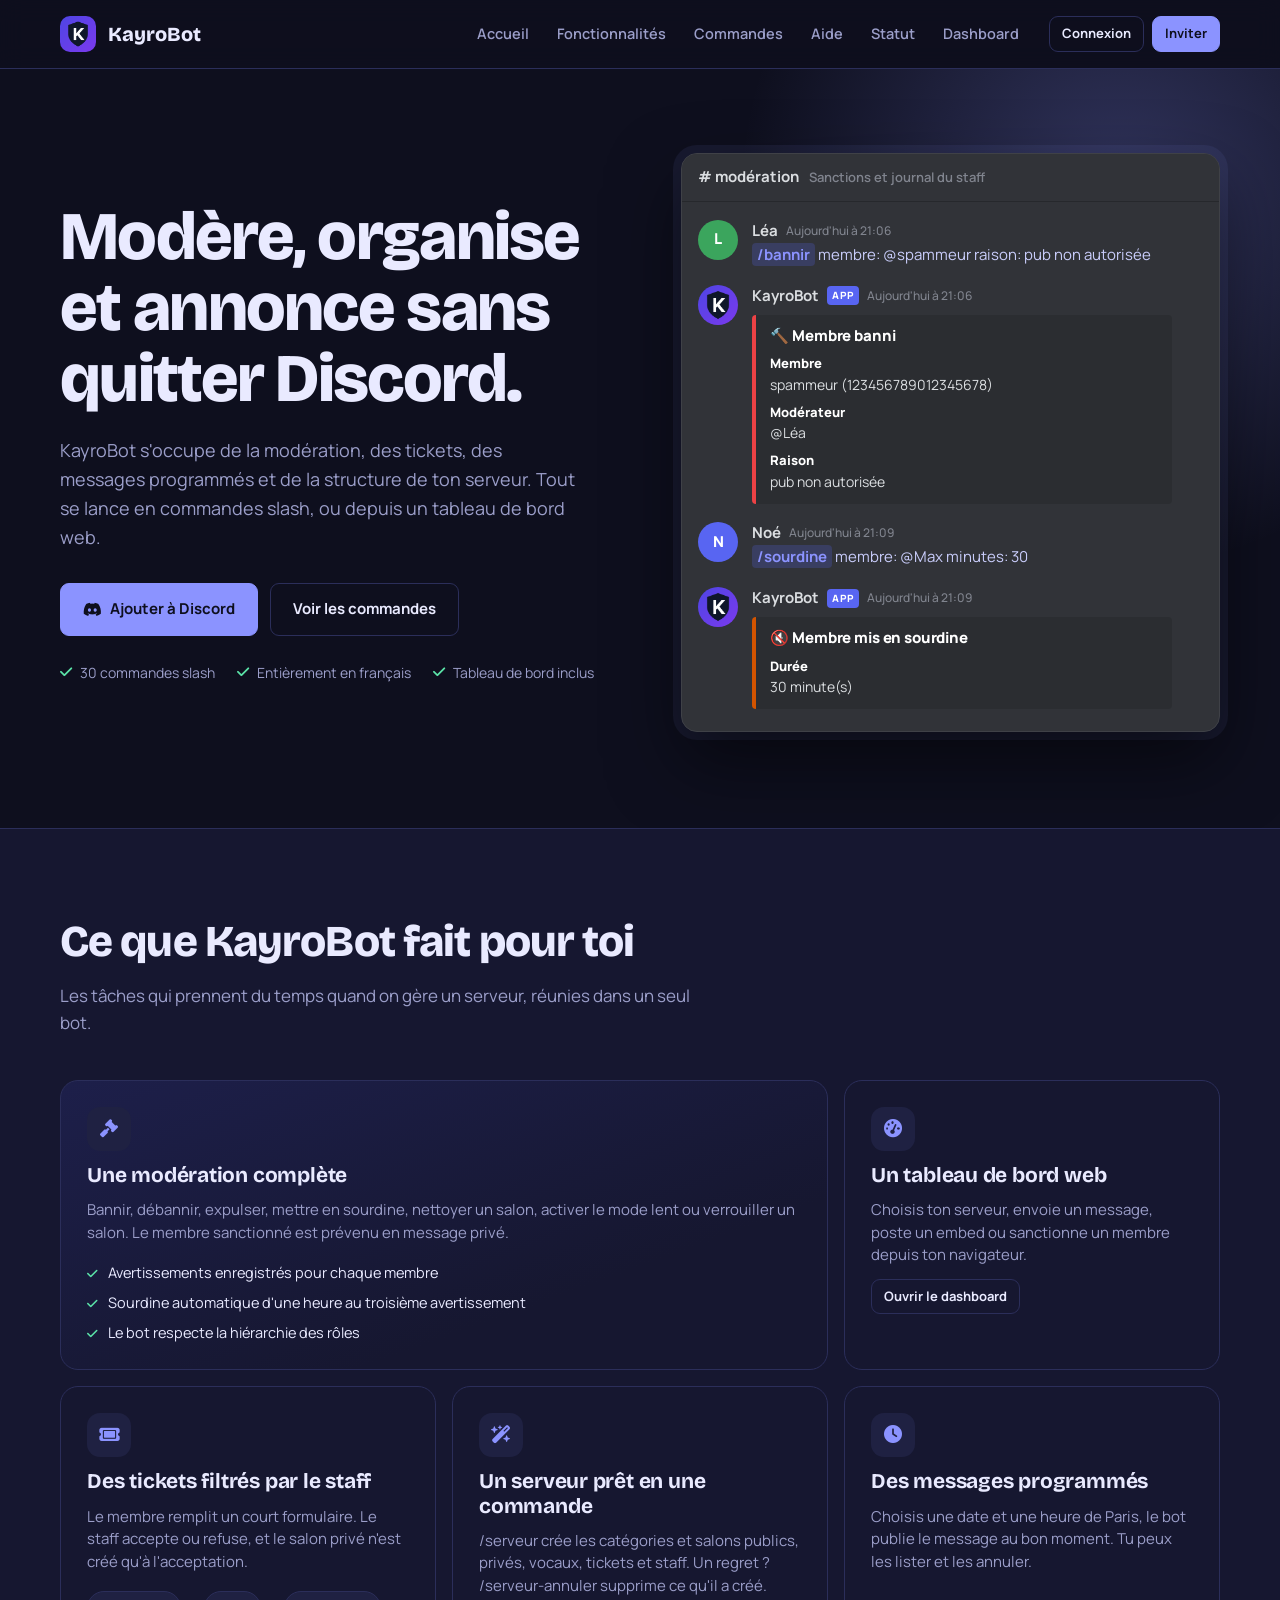
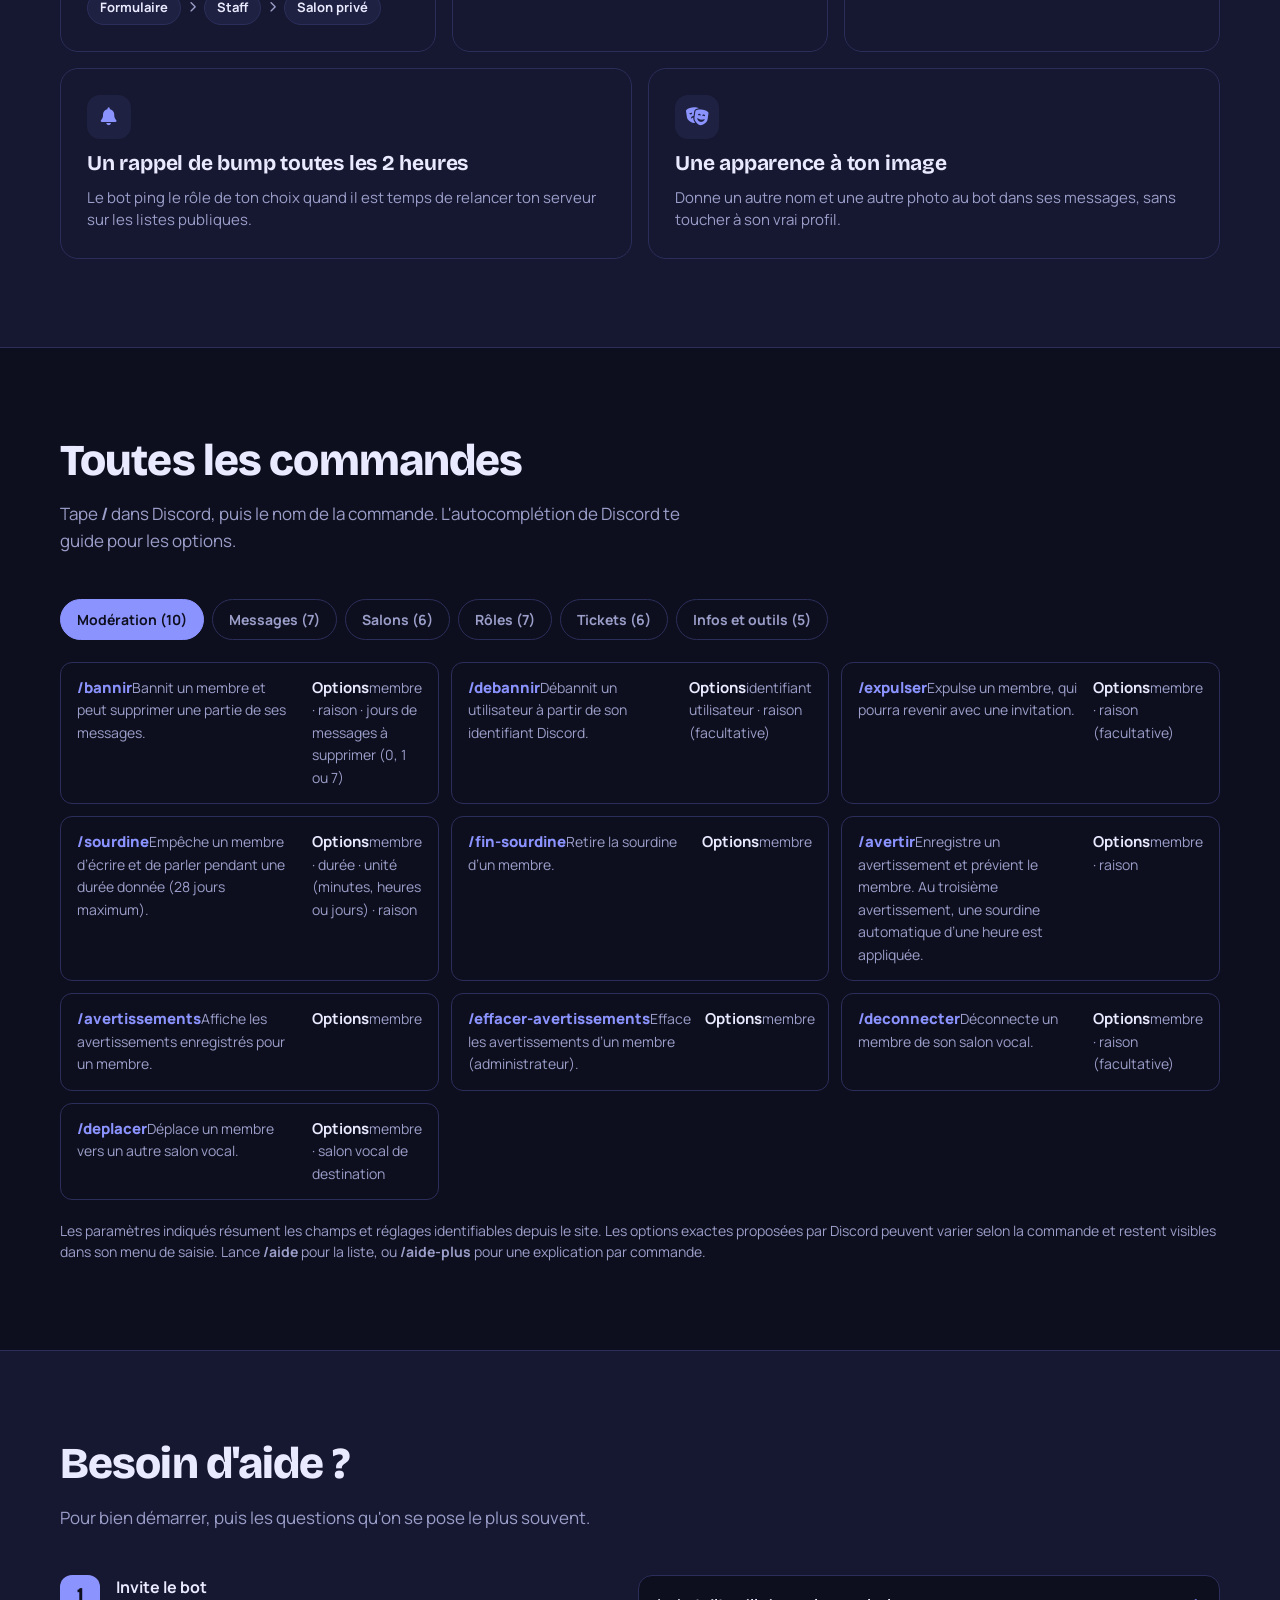
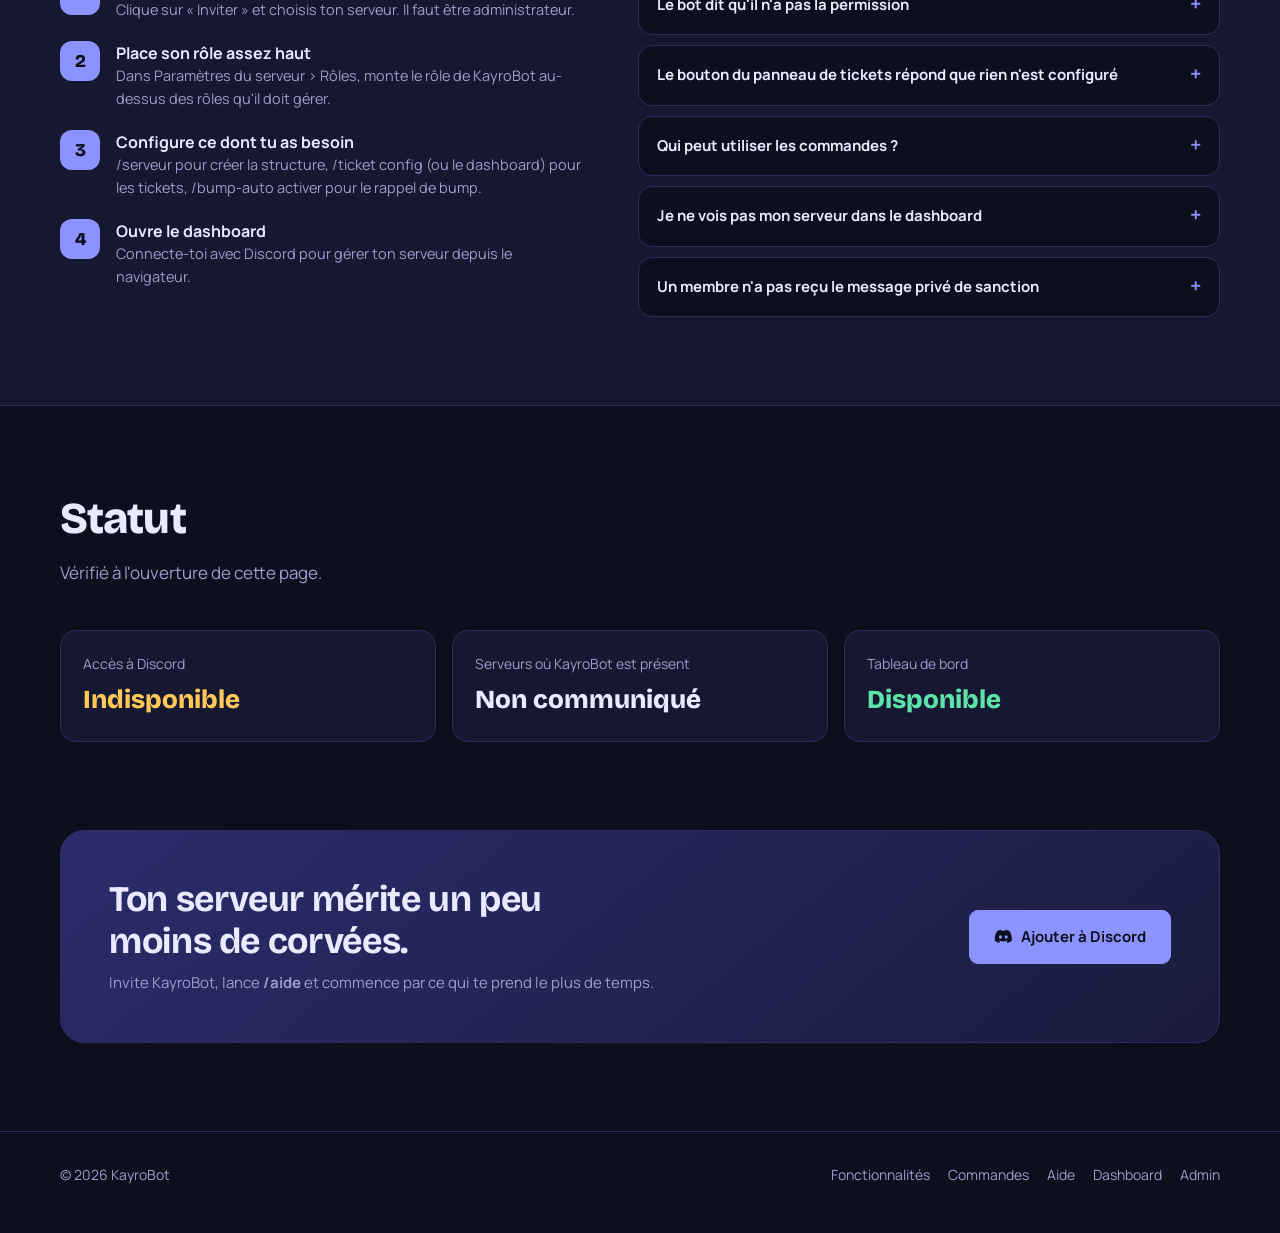
==== commit 06d562cb: "ddq" ====
--- a/index.html
+++ b/index.html
@@ -180,7 +180,7 @@
       </div>
       <div class="cmd-tabs" role="tablist" aria-label="Catégories de commandes" id="cmd-tabs"></div>
       <div class="cmd-list" id="cmd-list" role="tabpanel"></div>
-      <p class="lp-note">Besoin du détail dans Discord ? Lance <b>/aide</b> pour la liste, ou <b>/aide-plus</b> pour une phrase d'explication par commande.</p>
+      <p class="lp-note">Les paramètres indiqués résument les champs et réglages identifiables depuis le site. Les options exactes proposées par Discord peuvent varier selon la commande et restent visibles dans son menu de saisie. Lance <b>/aide</b> pour la liste, ou <b>/aide-plus</b> pour une explication par commande.</p>
     </div>
   </section>
 
@@ -281,57 +281,57 @@
 // ---------- Commandes ----------
 const COMMANDS = {
   'Modération': [
-    ['/bannir', 'Bannit un membre. Tu peux effacer ses messages des 7 derniers jours.'],
-    ['/debannir', "Débannit un utilisateur à partir de son ID."],
-    ['/expulser', 'Expulse un membre, qui peut revenir avec une invitation.'],
-    ['/sourdine', "Rend un membre muet pendant une durée donnée, jusqu'à 28 jours."],
-    ['/fin-sourdine', "Retire la sourdine d'un membre."],
-    ['/avertir', "Enregistre un avertissement. Au troisième, sourdine automatique d'une heure."],
-    ['/avertissements', "Affiche les avertissements d'un membre."],
-    ['/effacer-avertissements', "Efface les avertissements d'un membre (administrateur)."],
-    ['/deconnecter', "Déconnecte un membre de son salon vocal."],
-    ['/deplacer', "Déplace un membre vers un autre salon vocal."]
+    ['/bannir', 'Bannit un membre et peut supprimer une partie de ses messages.', 'membre · raison · jours de messages à supprimer (0, 1 ou 7)'],
+    ['/debannir', 'Débannit un utilisateur à partir de son identifiant Discord.', 'identifiant utilisateur · raison (facultative)'],
+    ['/expulser', 'Expulse un membre, qui pourra revenir avec une invitation.', 'membre · raison (facultative)'],
+    ['/sourdine', 'Empêche un membre d’écrire et de parler pendant une durée donnée (28 jours maximum).', 'membre · durée · unité (minutes, heures ou jours) · raison'],
+    ['/fin-sourdine', 'Retire la sourdine d’un membre.', 'membre'],
+    ['/avertir', 'Enregistre un avertissement et prévient le membre. Au troisième avertissement, une sourdine automatique d’une heure est appliquée.', 'membre · raison'],
+    ['/avertissements', 'Affiche les avertissements enregistrés pour un membre.', 'membre'],
+    ['/effacer-avertissements', 'Efface les avertissements d’un membre (administrateur).', 'membre'],
+    ['/deconnecter', 'Déconnecte un membre de son salon vocal.', 'membre · raison (facultative)'],
+    ['/deplacer', 'Déplace un membre vers un autre salon vocal.', 'membre · salon vocal de destination']
   ],
   'Messages': [
-    ['/say', 'Fait parler le bot dans le salon de ton choix.'],
-    ['/embed', 'Envoie une annonce mise en forme, avec titre, texte et couleur.'],
-    ['/programmer', 'Programme un message à une date et une heure précises.'],
-    ['/programmations', 'Liste les messages programmés du serveur.'],
-    ['/annuler-programmation', 'Annule un message programmé.'],
-    ['/bump-auto', 'Active, arrête ou vérifie le rappel de bump toutes les 2 heures.'],
-    ['/apparence', 'Change le nom et la photo du bot dans ses messages.']
+    ['/say', 'Fait parler KayroBot dans le salon de ton choix.', 'salon · message'],
+    ['/embed', 'Publie une annonce mise en forme avec titre, texte et couleur.', 'salon · titre · description · couleur · image (facultative)'],
+    ['/programmer', 'Programme un message pour une date et une heure précises (heure de Paris).', 'salon · message · date · heure'],
+    ['/programmations', 'Affiche les messages programmés sur le serveur.', 'aucune option obligatoire'],
+    ['/annuler-programmation', 'Annule un message programmé.', 'identifiant de la programmation'],
+    ['/bump-auto', 'Active, arrête ou vérifie le rappel automatique de bump toutes les deux heures.', 'action : activer · arrêter · état ; rôle à mentionner (selon action)'],
+    ['/apparence', 'Personnalise le nom et l’avatar affichés par le bot dans ses messages.', 'nom · URL de la photo (ou pièce jointe selon Discord)']
   ],
   'Salons': [
-    ['/nettoyer', "Supprime jusqu'à 100 messages, ou seulement ceux d'un membre."],
-    ['/mode-lent', 'Règle le délai entre deux messages, de 0 à 6 heures.'],
-    ['/verrouiller', "Empêche tout le monde d'écrire dans le salon."],
-    ['/deverrouiller', "Rend le droit d'écrire dans le salon."]
+    ['/nettoyer', 'Supprime jusqu’à 100 messages, éventuellement ceux d’un membre précis.', 'quantité · membre (facultatif)'],
+    ['/mode-lent', 'Règle le délai entre deux messages, de 0 à 6 heures.', 'durée en secondes · salon (facultatif)'],
+    ['/verrouiller', 'Empêche les membres d’écrire dans le salon.', 'salon (facultatif) · raison (facultative)'],
+    ['/deverrouiller', 'Rétablit le droit d’écrire dans le salon.', 'salon (facultatif)'],
+    ['/serveur', 'Crée automatiquement une structure de catégories et de salons publics, privés, vocaux, tickets et staff.', 'configuration/structure proposée par le bot'],
+    ['/serveur-annuler', 'Annule la dernière création faite par /serveur et supprime les éléments créés.', 'aucune option obligatoire']
   ],
   'Rôles': [
-    ['/role creer', 'Crée un rôle, avec ses permissions et sa position.'],
-    ['/role modifier', "Change le nom, la couleur, les permissions ou la position d'un rôle."],
-    ['/role supprimer', 'Supprime un rôle du serveur.'],
-    ['/role ajouter', 'Donne un rôle à un membre, qui garde les autres.'],
-    ['/role retirer', 'Retire un rôle à un membre.'],
-    ['/role remplacer', 'Remplace un rôle par un autre chez un membre.'],
-    ['/role voir', 'Affiche les rôles. Accessible à tout le monde.']
+    ['/role creer', 'Crée un rôle avec ses permissions et sa position.', 'nom · couleur · permissions · position (selon options proposées)'],
+    ['/role modifier', 'Modifie le nom, la couleur, les permissions ou la position d’un rôle.', 'rôle · nom / couleur / permissions / position'],
+    ['/role supprimer', 'Supprime un rôle du serveur.', 'rôle'],
+    ['/role ajouter', 'Attribue un rôle à un membre sans retirer ses autres rôles.', 'membre · rôle'],
+    ['/role retirer', 'Retire un rôle à un membre.', 'membre · rôle'],
+    ['/role remplacer', 'Remplace un rôle par un autre chez un membre.', 'membre · rôle à retirer · rôle à ajouter'],
+    ['/role voir', 'Affiche la liste des rôles du serveur.', 'aucune option obligatoire']
   ],
   'Tickets': [
-    ['/ticket panneau', 'Poste le panneau pour que les membres ouvrent un ticket.'],
-    ['/ticket config', 'Choisit le salon des demandes, le rôle du staff et la catégorie.'],
-    ['/ticket questions', 'Définit les questions du formulaire, 5 au maximum.'],
-    ['/ticket option-ajouter', 'Ajoute un type de ticket au menu du panneau.'],
-    ['/ticket option-retirer', 'Retire un type de ticket.'],
-    ['/ticket options', 'Liste les types de ticket.']
+    ['/ticket panneau', 'Publie le panneau permettant aux membres d’ouvrir une demande.', 'salon de publication'],
+    ['/ticket config', 'Configure le salon de réception, le rôle du staff et la catégorie des tickets.', 'salon de réception · rôle staff · catégorie'],
+    ['/ticket questions', 'Définit jusqu’à cinq questions pour le formulaire de ticket.', 'questions (jusqu’à 5)'],
+    ['/ticket option-ajouter', 'Ajoute un type de demande au menu du panneau.', 'nom · description · emoji (si proposé)'],
+    ['/ticket option-retirer', 'Retire un type de demande du menu.', 'type de ticket'],
+    ['/ticket options', 'Liste les types de tickets actuellement configurés.', 'aucune option obligatoire']
   ],
   'Infos et outils': [
-    ['/infos-membre', "Affiche les infos d'un membre."],
-    ['/infos-serveur', 'Affiche les infos du serveur.'],
-    ['/ping', 'Mesure la latence du bot.'],
-    ['/serveur', 'Crée les catégories et salons du serveur en une fois.'],
-    ['/serveur-annuler', "Annule /serveur et supprime ce qu'il a créé."],
-    ['/aide', 'Liste des commandes.'],
-    ['/aide-plus', 'Toutes les commandes, avec une phrase pour chacune.']
+    ['/infos-membre', 'Affiche les informations d’un membre.', 'membre'],
+    ['/infos-serveur', 'Affiche les informations du serveur.', 'aucune option obligatoire'],
+    ['/ping', 'Mesure la latence de KayroBot.', 'aucune option obligatoire'],
+    ['/aide', 'Affiche la liste des commandes disponibles.', 'aucune option obligatoire'],
+    ['/aide-plus', 'Affiche les commandes avec une courte explication.', 'aucune option obligatoire']
   ]
 };
 
@@ -341,12 +341,17 @@
 function showCategory(name) {
   tabs.querySelectorAll('button').forEach(b => b.setAttribute('aria-selected', b.dataset.cat === name));
   list.innerHTML = '';
-  COMMANDS[name].forEach(([cmd, desc]) => {
-    const item = document.createElement('div');
+  COMMANDS[name].forEach(([cmd, desc, options]) => {
+    const item = document.createElement('article');
     item.className = 'cmd-item';
+    const top = document.createElement('div'); top.className = 'cmd-item-top';
     const code = document.createElement('code'); code.textContent = cmd;
-    const span = document.createElement('span'); span.textContent = desc;
-    item.append(code, span);
+    const span = document.createElement('span'); span.className = 'cmd-description'; span.textContent = desc;
+    const meta = document.createElement('div'); meta.className = 'cmd-options';
+    const label = document.createElement('b'); label.textContent = 'Options';
+    const detail = document.createElement('span'); detail.textContent = options;
+    top.append(code, span); meta.append(label, detail);
+    item.append(top, meta);
     list.appendChild(item);
   });
 }
@@ -361,7 +366,7 @@
 showCategory('Modération');
 
 // ---------- Statut (via le Worker) ----------
-const BOT_PROXY_URL = 'https://kayrobot-proxy.exem029.workers.dev';
+const BOT_PROXY_URL = 'https://test-proxy.exem029.workers.dev';
 (async () => {
   const api = document.getElementById('st-api');
   const guilds = document.getElementById('st-guilds');
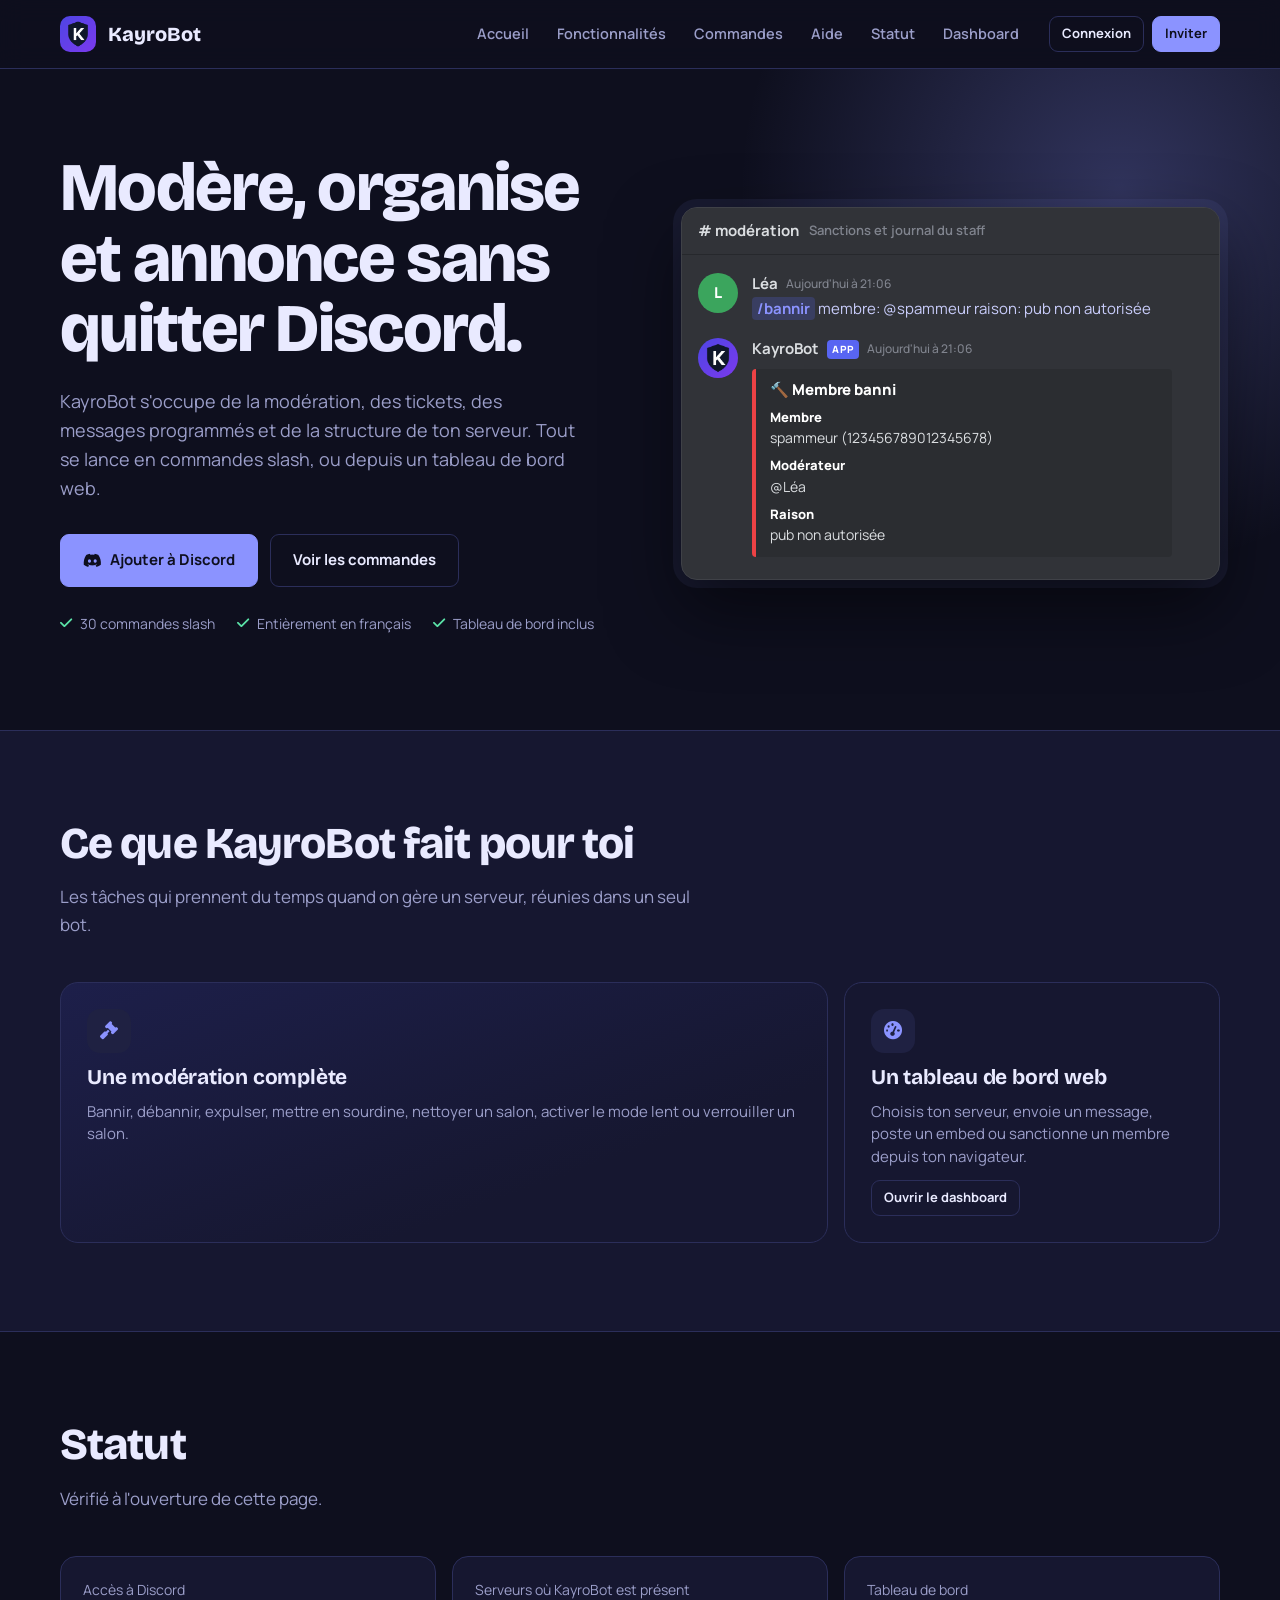
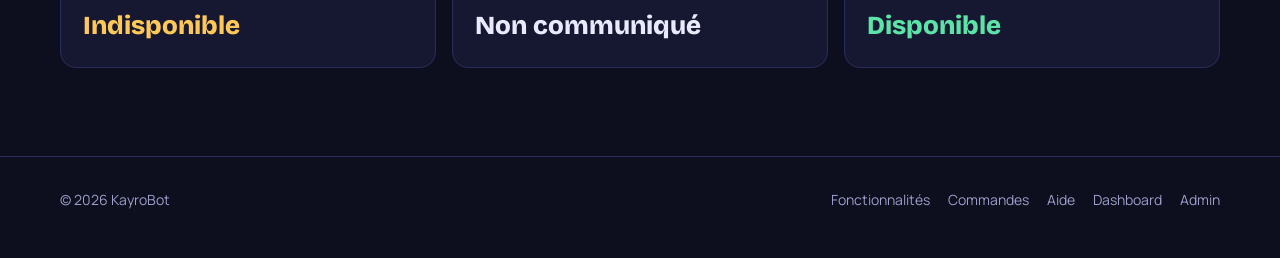
==== commit ee367f5c: "fefefe" ====
--- a/index.html
+++ b/index.html
@@ -16,7 +16,6 @@
   <link rel="stylesheet" href="style.css">
   <link rel="stylesheet" href="landing.css">
 <script>
-  // Adresse propre : /kayrobot.fr/ au lieu de /kayrobot.fr/index.html (et sans .html pour les autres pages)
   (function () {
     var p = location.pathname.replace(/index\.html$/, '').replace(/\.html$/, '');
     if (p !== location.pathname) history.replaceState(null, '', p + location.search + location.hash);
@@ -46,7 +45,6 @@
 
 <main>
 
-  <!-- Accueil -->
   <section class="lp-hero" id="accueil">
     <div class="lp-wrap lp-hero-grid">
       <div>
@@ -63,7 +61,6 @@
         </div>
       </div>
 
-      <!-- Maquette Discord : une sanction, comme le bot la affiche -->
       <div class="chat" role="img" aria-label="Exemple : un modérateur lance la commande bannir et KayroBot répond avec un embed de confirmation">
         <div class="chat-head"># modération <span>Sanctions et journal du staff</span></div>
         <div class="chat-body">
@@ -88,29 +85,11 @@
               </div>
             </div>
           </div>
-          <div class="msg">
-            <div class="av" style="background:#5865f2">N</div>
-            <div>
-              <div class="who">Noé <small>Aujourd'hui à 21:09</small></div>
-              <div class="cmdline"><b>/sourdine</b> membre: @Max minutes: 30</div>
-            </div>
-          </div>
-          <div class="msg">
-            <img class="av" src="logo.png" alt="" width="40" height="40">
-            <div>
-              <div class="who">KayroBot <span class="app-tag">APP</span> <small>Aujourd'hui à 21:09</small></div>
-              <div class="embed amber">
-                <h4>🔇 Membre mis en sourdine</h4>
-                <dl><div><dt>Durée</dt><dd>30 minute(s)</dd></div></dl>
-              </div>
-            </div>
-          </div>
         </div>
       </div>
     </div>
   </section>
 
-  <!-- Fonctionnalités -->
   <section class="lp-section alt" id="fonctionnalites">
     <div class="lp-wrap">
       <div class="lp-head">
@@ -122,12 +101,7 @@
         <article class="tile t4 hero-tile">
           <div class="ico"><i class="fa-solid fa-gavel"></i></div>
           <h3>Une modération complète</h3>
-          <p>Bannir, débannir, expulser, mettre en sourdine, nettoyer un salon, activer le mode lent ou verrouiller un salon. Le membre sanctionné est prévenu en message privé.</p>
-          <ul>
-            <li><i class="fa-solid fa-check"></i> Avertissements enregistrés pour chaque membre</li>
-            <li><i class="fa-solid fa-check"></i> Sourdine automatique d'une heure au troisième avertissement</li>
-            <li><i class="fa-solid fa-check"></i> Le bot respecte la hiérarchie des rôles</li>
-          </ul>
+          <p>Bannir, débannir, expulser, mettre en sourdine, nettoyer un salon, activer le mode lent ou verrouiller un salon.</p>
         </article>
 
         <article class="tile t2">
@@ -136,96 +110,10 @@
           <p>Choisis ton serveur, envoie un message, poste un embed ou sanctionne un membre depuis ton navigateur.</p>
           <a class="btn btn-ghost btn-small" href="dashboard" style="justify-self:start">Ouvrir le dashboard</a>
         </article>
-
-        <article class="tile t2">
-          <div class="ico"><i class="fa-solid fa-ticket"></i></div>
-          <h3>Des tickets filtrés par le staff</h3>
-          <p>Le membre remplit un court formulaire. Le staff accepte ou refuse, et le salon privé n'est créé qu'à l'acceptation.</p>
-          <div class="flow"><span>Formulaire</span><i class="fa-solid fa-chevron-right"></i><span>Staff</span><i class="fa-solid fa-chevron-right"></i><span>Salon privé</span></div>
-        </article>
-
-        <article class="tile t2">
-          <div class="ico"><i class="fa-solid fa-wand-magic-sparkles"></i></div>
-          <h3>Un serveur prêt en une commande</h3>
-          <p>/serveur crée les catégories et salons publics, privés, vocaux, tickets et staff. Un regret ? /serveur-annuler supprime ce qu'il a créé.</p>
-        </article>
-
-        <article class="tile t2">
-          <div class="ico"><i class="fa-solid fa-clock"></i></div>
-          <h3>Des messages programmés</h3>
-          <p>Choisis une date et une heure de Paris, le bot publie le message au bon moment. Tu peux les lister et les annuler.</p>
-        </article>
-
-        <article class="tile t3">
-          <div class="ico"><i class="fa-solid fa-bell"></i></div>
-          <h3>Un rappel de bump toutes les 2 heures</h3>
-          <p>Le bot ping le rôle de ton choix quand il est temps de relancer ton serveur sur les listes publiques.</p>
-        </article>
-
-        <article class="tile t3">
-          <div class="ico"><i class="fa-solid fa-masks-theater"></i></div>
-          <h3>Une apparence à ton image</h3>
-          <p>Donne un autre nom et une autre photo au bot dans ses messages, sans toucher à son vrai profil.</p>
-        </article>
       </div>
     </div>
   </section>
 
-  <!-- Commandes -->
-  <section class="lp-section" id="commandes">
-    <div class="lp-wrap">
-      <div class="lp-head">
-        <h2>Toutes les commandes</h2>
-        <p>Tape <b>/</b> dans Discord, puis le nom de la commande. L'autocomplétion de Discord te guide pour les options.</p>
-      </div>
-      <div class="cmd-tabs" role="tablist" aria-label="Catégories de commandes" id="cmd-tabs"></div>
-      <div class="cmd-list" id="cmd-list" role="tabpanel"></div>
-      <p class="lp-note">Les paramètres indiqués résument les champs et réglages identifiables depuis le site. Les options exactes proposées par Discord peuvent varier selon la commande et restent visibles dans son menu de saisie. Lance <b>/aide</b> pour la liste, ou <b>/aide-plus</b> pour une explication par commande.</p>
-    </div>
-  </section>
-
-  <!-- Aide -->
-  <section class="lp-section alt" id="aide">
-    <div class="lp-wrap">
-      <div class="lp-head">
-        <h2>Besoin d'aide ?</h2>
-        <p>Pour bien démarrer, puis les questions qu'on se pose le plus souvent.</p>
-      </div>
-      <div class="help-grid">
-        <ol class="steps">
-          <li><div><strong>Invite le bot</strong><span>Clique sur « Inviter » et choisis ton serveur. Il faut être administrateur.</span></div></li>
-          <li><div><strong>Place son rôle assez haut</strong><span>Dans Paramètres du serveur &gt; Rôles, monte le rôle de KayroBot au-dessus des rôles qu'il doit gérer.</span></div></li>
-          <li><div><strong>Configure ce dont tu as besoin</strong><span>/serveur pour créer la structure, /ticket config (ou le dashboard) pour les tickets, /bump-auto activer pour le rappel de bump.</span></div></li>
-          <li><div><strong>Ouvre le dashboard</strong><span>Connecte-toi avec Discord pour gérer ton serveur depuis le navigateur.</span></div></li>
-        </ol>
-
-        <div class="faq">
-          <details>
-            <summary>Le bot dit qu'il n'a pas la permission</summary>
-            <p>Son rôle est placé plus bas que celui du membre ou du rôle visé. Monte le rôle de KayroBot dans <b>Paramètres du serveur &gt; Rôles</b>, puis réessaie.</p>
-          </details>
-          <details>
-            <summary>Le bouton du panneau de tickets répond que rien n'est configuré</summary>
-            <p>Lance <b>/ticket config</b> dans Discord, ou ouvre l'onglet Tickets du dashboard, pour choisir le salon où arrivent les demandes et le rôle du staff. Ensuite, poste le panneau avec <b>/ticket panneau</b>.</p>
-          </details>
-          <details>
-            <summary>Qui peut utiliser les commandes ?</summary>
-            <p>Chaque commande demande une permission Discord. Par exemple, /say et /embed demandent <b>Gérer les messages</b>, /role demande <b>Gérer les rôles</b> et /serveur demande d'être <b>Administrateur</b>.</p>
-          </details>
-          <details>
-            <summary>Je ne vois pas mon serveur dans le dashboard</summary>
-            <p>Seuls les serveurs où tu es propriétaire ou administrateur apparaissent. Si le bot n'y est pas, le dashboard affiche « Bot absent » avec un bouton pour l'inviter.</p>
-          </details>
-          <details>
-            <summary>Un membre n'a pas reçu le message privé de sanction</summary>
-            <p>Si ses messages privés sont fermés, Discord refuse l'envoi. La sanction s'applique quand même.</p>
-          </details>
-        </div>
-      </div>
-    </div>
-  </section>
-
-  <!-- Statut -->
   <section class="lp-section" id="statut">
     <div class="lp-wrap">
       <div class="lp-head">
@@ -236,19 +124,6 @@
         <div class="status-card"><span class="k">Accès à Discord</span><span class="v" id="st-api">Vérification…</span></div>
         <div class="status-card"><span class="k">Serveurs où KayroBot est présent</span><span class="v" id="st-guilds">…</span></div>
         <div class="status-card"><span class="k">Tableau de bord</span><span class="v ok">Disponible</span></div>
-      </div>
-    </div>
-  </section>
-
-  <!-- Appel final -->
-  <section class="lp-section" style="padding-top:0">
-    <div class="lp-wrap">
-      <div class="lp-final">
-        <div>
-          <h2>Ton serveur mérite un peu moins de corvées.</h2>
-          <p>Invite KayroBot, lance <b>/aide</b> et commence par ce qui te prend le plus de temps.</p>
-        </div>
-        <a class="btn btn-primary" style="padding:15px 24px;font-size:15px" href="https://discord.com/oauth2/authorize?client_id=1563284812351938611&permissions=8&integration_type=0&scope=bot+applications.commands" target="_blank" rel="noopener"><i class="fa-brands fa-discord"></i> Ajouter à Discord</a>
       </div>
     </div>
   </section>
@@ -269,107 +144,20 @@
 </footer>
 
 <script>
-// ---------- Menu mobile ----------
 const burger = document.getElementById('burger');
 const nav = document.getElementById('nav');
-burger.addEventListener('click', () => {
-  const open = nav.classList.toggle('open');
-  burger.setAttribute('aria-expanded', open);
-});
-nav.addEventListener('click', e => { if (e.target.closest('a')) nav.classList.remove('open'); });
-
-// ---------- Commandes ----------
-const COMMANDS = {
-  'Modération': [
-    ['/bannir', 'Bannit un membre et peut supprimer une partie de ses messages.', 'membre · raison · jours de messages à supprimer (0, 1 ou 7)'],
-    ['/debannir', 'Débannit un utilisateur à partir de son identifiant Discord.', 'identifiant utilisateur · raison (facultative)'],
-    ['/expulser', 'Expulse un membre, qui pourra revenir avec une invitation.', 'membre · raison (facultative)'],
-    ['/sourdine', 'Empêche un membre d’écrire et de parler pendant une durée donnée (28 jours maximum).', 'membre · durée · unité (minutes, heures ou jours) · raison'],
-    ['/fin-sourdine', 'Retire la sourdine d’un membre.', 'membre'],
-    ['/avertir', 'Enregistre un avertissement et prévient le membre. Au troisième avertissement, une sourdine automatique d’une heure est appliquée.', 'membre · raison'],
-    ['/avertissements', 'Affiche les avertissements enregistrés pour un membre.', 'membre'],
-    ['/effacer-avertissements', 'Efface les avertissements d’un membre (administrateur).', 'membre'],
-    ['/deconnecter', 'Déconnecte un membre de son salon vocal.', 'membre · raison (facultative)'],
-    ['/deplacer', 'Déplace un membre vers un autre salon vocal.', 'membre · salon vocal de destination']
-  ],
-  'Messages': [
-    ['/say', 'Fait parler KayroBot dans le salon de ton choix.', 'salon · message'],
-    ['/embed', 'Publie une annonce mise en forme avec titre, texte et couleur.', 'salon · titre · description · couleur · image (facultative)'],
-    ['/programmer', 'Programme un message pour une date et une heure précises (heure de Paris).', 'salon · message · date · heure'],
-    ['/programmations', 'Affiche les messages programmés sur le serveur.', 'aucune option obligatoire'],
-    ['/annuler-programmation', 'Annule un message programmé.', 'identifiant de la programmation'],
-    ['/bump-auto', 'Active, arrête ou vérifie le rappel automatique de bump toutes les deux heures.', 'action : activer · arrêter · état ; rôle à mentionner (selon action)'],
-    ['/apparence', 'Personnalise le nom et l’avatar affichés par le bot dans ses messages.', 'nom · URL de la photo (ou pièce jointe selon Discord)']
-  ],
-  'Salons': [
-    ['/nettoyer', 'Supprime jusqu’à 100 messages, éventuellement ceux d’un membre précis.', 'quantité · membre (facultatif)'],
-    ['/mode-lent', 'Règle le délai entre deux messages, de 0 à 6 heures.', 'durée en secondes · salon (facultatif)'],
-    ['/verrouiller', 'Empêche les membres d’écrire dans le salon.', 'salon (facultatif) · raison (facultative)'],
-    ['/deverrouiller', 'Rétablit le droit d’écrire dans le salon.', 'salon (facultatif)'],
-    ['/serveur', 'Crée automatiquement une structure de catégories et de salons publics, privés, vocaux, tickets et staff.', 'configuration/structure proposée par le bot'],
-    ['/serveur-annuler', 'Annule la dernière création faite par /serveur et supprime les éléments créés.', 'aucune option obligatoire']
-  ],
-  'Rôles': [
-    ['/role creer', 'Crée un rôle avec ses permissions et sa position.', 'nom · couleur · permissions · position (selon options proposées)'],
-    ['/role modifier', 'Modifie le nom, la couleur, les permissions ou la position d’un rôle.', 'rôle · nom / couleur / permissions / position'],
-    ['/role supprimer', 'Supprime un rôle du serveur.', 'rôle'],
-    ['/role ajouter', 'Attribue un rôle à un membre sans retirer ses autres rôles.', 'membre · rôle'],
-    ['/role retirer', 'Retire un rôle à un membre.', 'membre · rôle'],
-    ['/role remplacer', 'Remplace un rôle par un autre chez un membre.', 'membre · rôle à retirer · rôle à ajouter'],
-    ['/role voir', 'Affiche la liste des rôles du serveur.', 'aucune option obligatoire']
-  ],
-  'Tickets': [
-    ['/ticket panneau', 'Publie le panneau permettant aux membres d’ouvrir une demande.', 'salon de publication'],
-    ['/ticket config', 'Configure le salon de réception, le rôle du staff et la catégorie des tickets.', 'salon de réception · rôle staff · catégorie'],
-    ['/ticket questions', 'Définit jusqu’à cinq questions pour le formulaire de ticket.', 'questions (jusqu’à 5)'],
-    ['/ticket option-ajouter', 'Ajoute un type de demande au menu du panneau.', 'nom · description · emoji (si proposé)'],
-    ['/ticket option-retirer', 'Retire un type de demande du menu.', 'type de ticket'],
-    ['/ticket options', 'Liste les types de tickets actuellement configurés.', 'aucune option obligatoire']
-  ],
-  'Infos et outils': [
-    ['/infos-membre', 'Affiche les informations d’un membre.', 'membre'],
-    ['/infos-serveur', 'Affiche les informations du serveur.', 'aucune option obligatoire'],
-    ['/ping', 'Mesure la latence de KayroBot.', 'aucune option obligatoire'],
-    ['/aide', 'Affiche la liste des commandes disponibles.', 'aucune option obligatoire'],
-    ['/aide-plus', 'Affiche les commandes avec une courte explication.', 'aucune option obligatoire']
-  ]
-};
-
-const tabs = document.getElementById('cmd-tabs');
-const list = document.getElementById('cmd-list');
-
-function showCategory(name) {
-  tabs.querySelectorAll('button').forEach(b => b.setAttribute('aria-selected', b.dataset.cat === name));
-  list.innerHTML = '';
-  COMMANDS[name].forEach(([cmd, desc, options]) => {
-    const item = document.createElement('article');
-    item.className = 'cmd-item';
-    const top = document.createElement('div'); top.className = 'cmd-item-top';
-    const code = document.createElement('code'); code.textContent = cmd;
-    const span = document.createElement('span'); span.className = 'cmd-description'; span.textContent = desc;
-    const meta = document.createElement('div'); meta.className = 'cmd-options';
-    const label = document.createElement('b'); label.textContent = 'Options';
-    const detail = document.createElement('span'); detail.textContent = options;
-    top.append(code, span); meta.append(label, detail);
-    item.append(top, meta);
-    list.appendChild(item);
+if (burger) {
+  burger.addEventListener('click', () => {
+    const open = nav.classList.toggle('open');
+    burger.setAttribute('aria-expanded', open);
   });
 }
 
-Object.keys(COMMANDS).forEach((name, i) => {
-  const b = document.createElement('button');
-  b.type = 'button'; b.dataset.cat = name; b.setAttribute('role', 'tab');
-  b.textContent = `${name} (${COMMANDS[name].length})`;
-  b.addEventListener('click', () => showCategory(name));
-  tabs.appendChild(b);
-});
-showCategory('Modération');
-
-// ---------- Statut (via le Worker) ----------
 const BOT_PROXY_URL = 'https://test-proxy.exem029.workers.dev';
 (async () => {
   const api = document.getElementById('st-api');
   const guilds = document.getElementById('st-guilds');
+  if (!api || !guilds) return;
   try {
     const res = await fetch(`${BOT_PROXY_URL}/__stats`);
     const d = await res.json();
@@ -382,16 +170,5 @@
   }
 })();
 </script>
-<script>
-  // Si tu t'es déjà connecté, le bouton mène direct au dashboard (qui renouvelle la connexion tout seul)
-  (function () {
-    try {
-      var link = document.getElementById('login-link');
-      var exp = Number(localStorage.getItem('discord_token_exp')) || 0;
-      var ok = localStorage.getItem('discord_remember') === '1' || (localStorage.getItem('discord_token') && (!exp || exp > Date.now()));
-      if (link && ok) { link.href = 'dashboard'; link.textContent = 'Mon dashboard'; }
-    } catch (e) {}
-  })();
-</script>
 </body>
 </html>
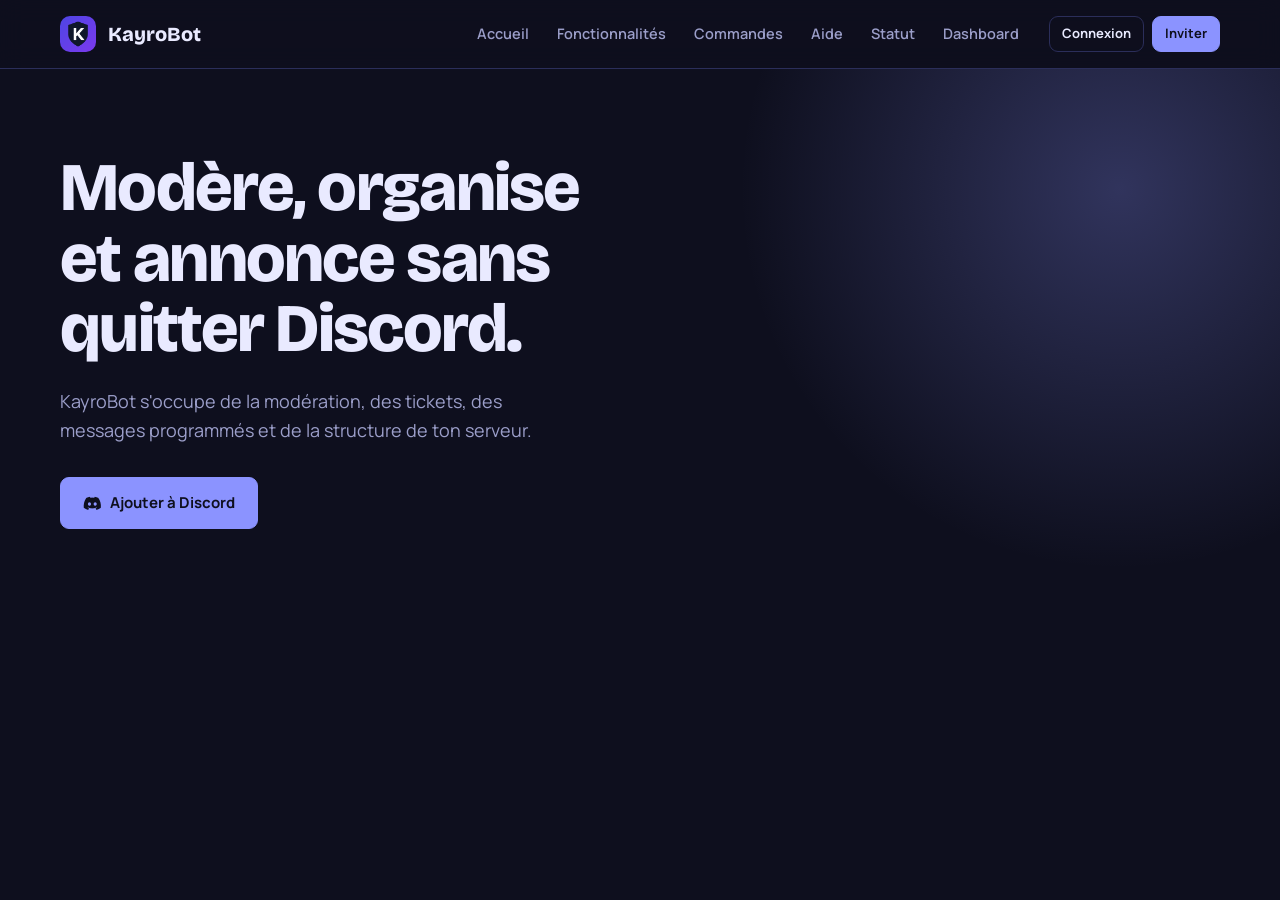
==== commit c5f960b8: "-fytg" ====
--- a/index.html
+++ b/index.html
@@ -44,116 +44,21 @@
 </header>
 
 <main>
-
   <section class="lp-hero" id="accueil">
     <div class="lp-wrap lp-hero-grid">
       <div>
         <h1>Modère, organise et annonce sans quitter Discord.</h1>
-        <p class="sub">KayroBot s'occupe de la modération, des tickets, des messages programmés et de la structure de ton serveur. Tout se lance en commandes slash, ou depuis un tableau de bord web.</p>
+        <p class="sub">KayroBot s'occupe de la modération, des tickets, des messages programmés et de la structure de ton serveur.</p>
         <div class="lp-actions">
           <a class="btn btn-primary" href="https://discord.com/oauth2/authorize?client_id=1563284812351938611&permissions=8&integration_type=0&scope=bot+applications.commands" target="_blank" rel="noopener"><i class="fa-brands fa-discord"></i> Ajouter à Discord</a>
-          <a class="btn btn-ghost" href="#commandes">Voir les commandes</a>
-        </div>
-        <div class="lp-proof">
-          <span><i class="fa-solid fa-check"></i> 30 commandes slash</span>
-          <span><i class="fa-solid fa-check"></i> Entièrement en français</span>
-          <span><i class="fa-solid fa-check"></i> Tableau de bord inclus</span>
-        </div>
-      </div>
-
-      <div class="chat" role="img" aria-label="Exemple : un modérateur lance la commande bannir et KayroBot répond avec un embed de confirmation">
-        <div class="chat-head"># modération <span>Sanctions et journal du staff</span></div>
-        <div class="chat-body">
-          <div class="msg">
-            <div class="av">L</div>
-            <div>
-              <div class="who">Léa <small>Aujourd'hui à 21:06</small></div>
-              <div class="cmdline"><b>/bannir</b> membre: @spammeur raison: pub non autorisée</div>
-            </div>
-          </div>
-          <div class="msg">
-            <img class="av" src="logo.png" alt="" width="40" height="40">
-            <div>
-              <div class="who">KayroBot <span class="app-tag">APP</span> <small>Aujourd'hui à 21:06</small></div>
-              <div class="embed">
-                <h4>🔨 Membre banni</h4>
-                <dl>
-                  <div><dt>Membre</dt><dd>spammeur (123456789012345678)</dd></div>
-                  <div><dt>Modérateur</dt><dd>@Léa</dd></div>
-                  <div><dt>Raison</dt><dd>pub non autorisée</dd></div>
-                </dl>
-              </div>
-            </div>
-          </div>
         </div>
       </div>
     </div>
   </section>
-
-  <section class="lp-section alt" id="fonctionnalites">
-    <div class="lp-wrap">
-      <div class="lp-head">
-        <h2>Ce que KayroBot fait pour toi</h2>
-        <p>Les tâches qui prennent du temps quand on gère un serveur, réunies dans un seul bot.</p>
-      </div>
-
-      <div class="bento">
-        <article class="tile t4 hero-tile">
-          <div class="ico"><i class="fa-solid fa-gavel"></i></div>
-          <h3>Une modération complète</h3>
-          <p>Bannir, débannir, expulser, mettre en sourdine, nettoyer un salon, activer le mode lent ou verrouiller un salon.</p>
-        </article>
-
-        <article class="tile t2">
-          <div class="ico"><i class="fa-solid fa-gauge-high"></i></div>
-          <h3>Un tableau de bord web</h3>
-          <p>Choisis ton serveur, envoie un message, poste un embed ou sanctionne un membre depuis ton navigateur.</p>
-          <a class="btn btn-ghost btn-small" href="dashboard" style="justify-self:start">Ouvrir le dashboard</a>
-        </article>
-      </div>
-    </div>
-  </section>
-
-  <section class="lp-section" id="statut">
-    <div class="lp-wrap">
-      <div class="lp-head">
-        <h2>Statut</h2>
-        <p>Vérifié à l'ouverture de cette page.</p>
-      </div>
-      <div class="status-row">
-        <div class="status-card"><span class="k">Accès à Discord</span><span class="v" id="st-api">Vérification…</span></div>
-        <div class="status-card"><span class="k">Serveurs où KayroBot est présent</span><span class="v" id="st-guilds">…</span></div>
-        <div class="status-card"><span class="k">Tableau de bord</span><span class="v ok">Disponible</span></div>
-      </div>
-    </div>
-  </section>
-
 </main>
 
-<footer class="lp-footer">
-  <div class="lp-wrap">
-    <span>© 2026 KayroBot</span>
-    <nav aria-label="Liens du pied de page">
-      <a href="#fonctionnalites">Fonctionnalités</a>
-      <a href="#commandes">Commandes</a>
-      <a href="#aide">Aide</a>
-      <a href="dashboard">Dashboard</a>
-      <a href="admin">Admin</a>
-    </nav>
-  </div>
-</footer>
-
 <script>
-const burger = document.getElementById('burger');
-const nav = document.getElementById('nav');
-if (burger) {
-  burger.addEventListener('click', () => {
-    const open = nav.classList.toggle('open');
-    burger.setAttribute('aria-expanded', open);
-  });
-}
-
-const BOT_PROXY_URL = 'https://test-proxy.exem029.workers.dev';
+const BOT_PROXY_URL = 'https://kayrobot-proxy.exem029.workers.dev';
 (async () => {
   const api = document.getElementById('st-api');
   const guilds = document.getElementById('st-guilds');
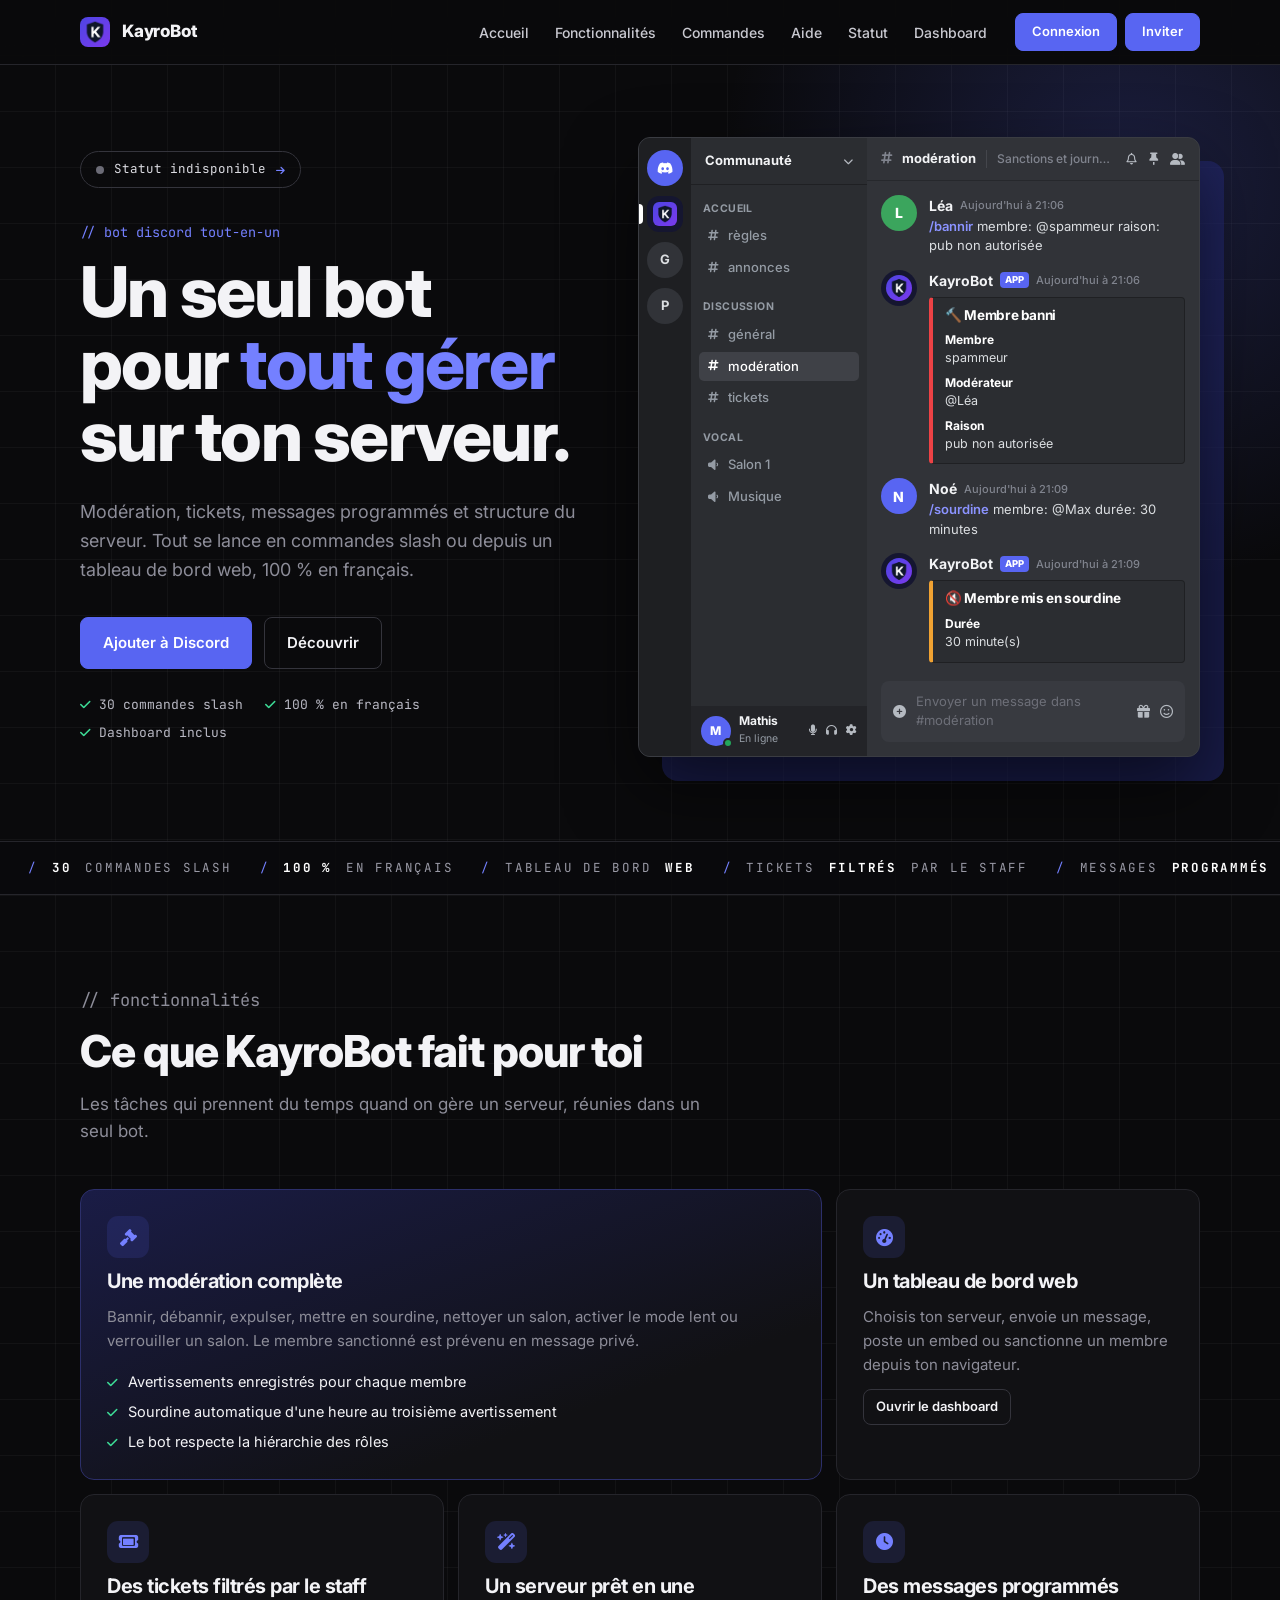
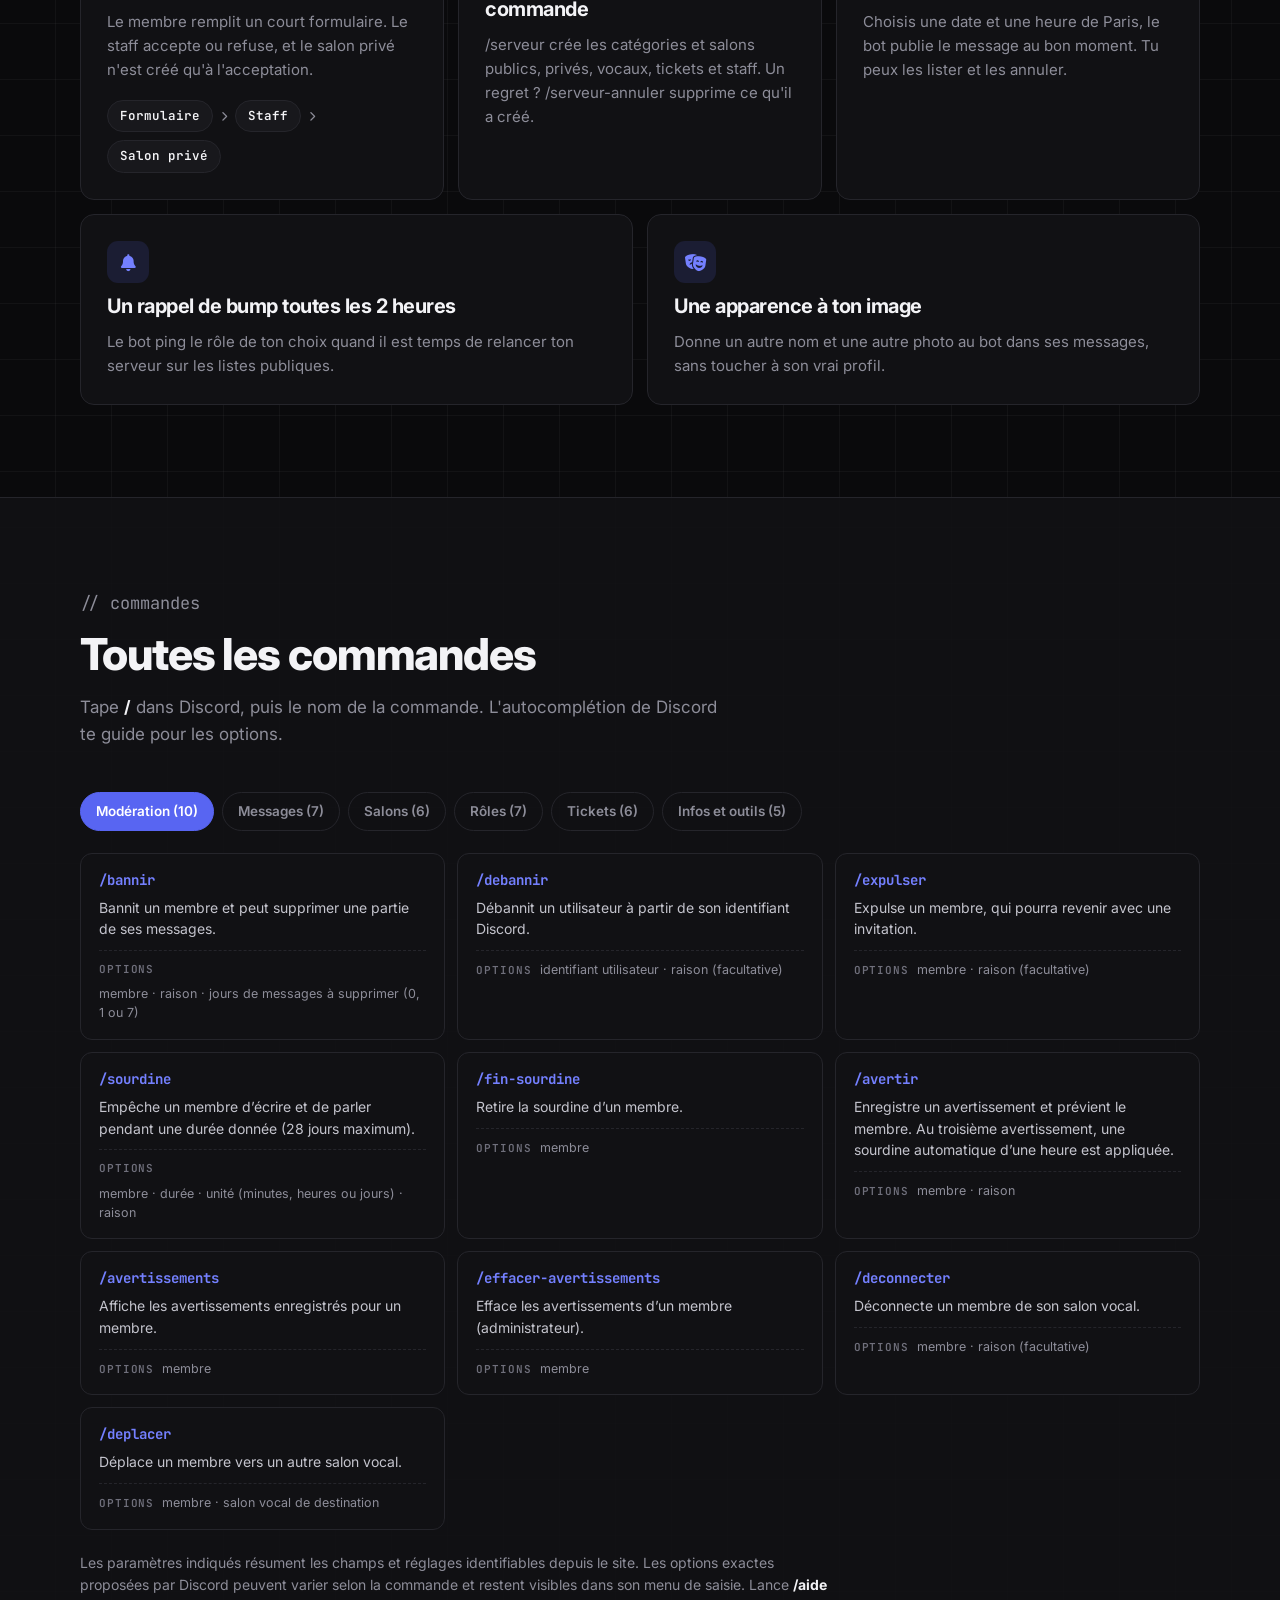
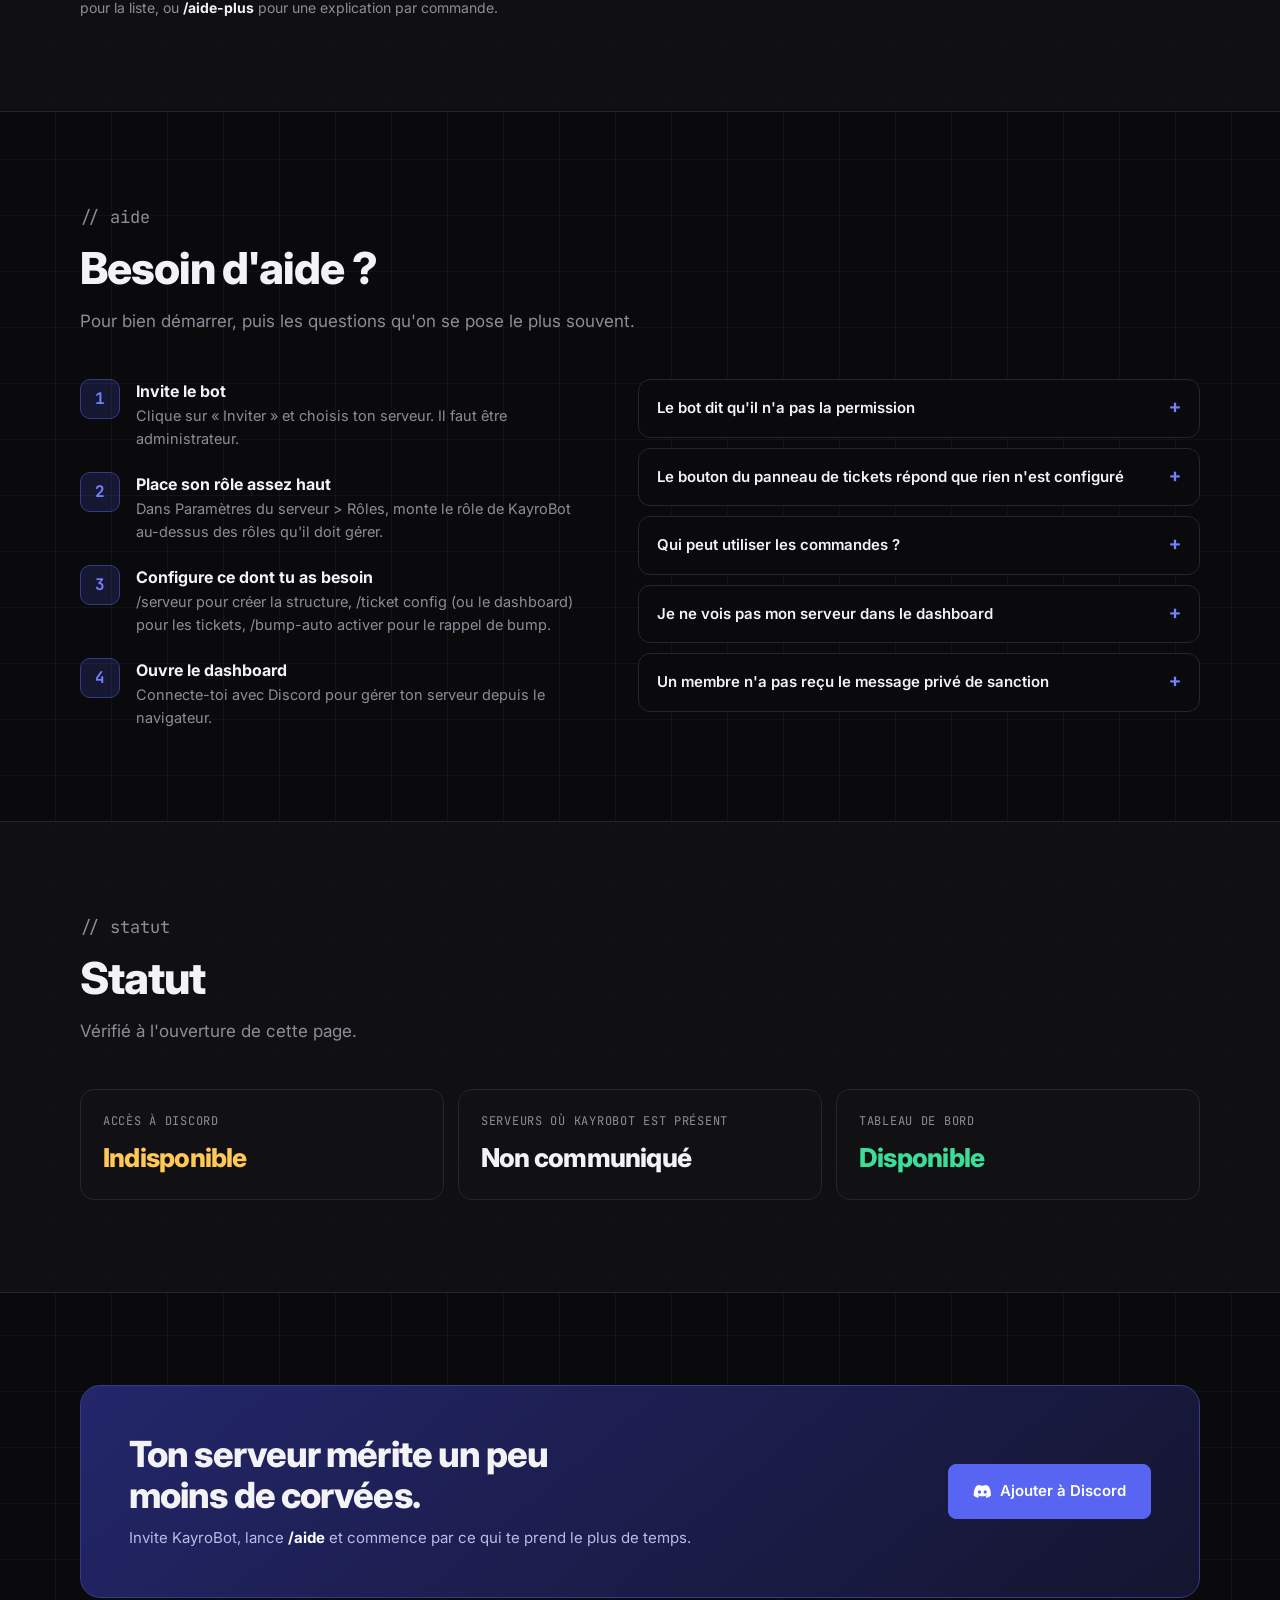
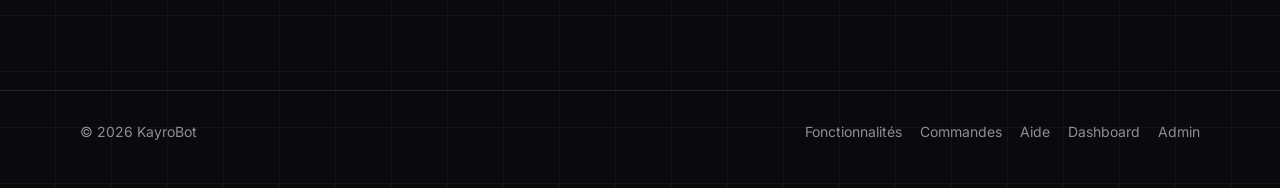
==== commit dc0d91c7: "efsef" ====
--- a/index.html
+++ b/index.html
@@ -11,7 +11,7 @@
   <link rel="icon" type="image/png" href="favicon.png">
   <link rel="preconnect" href="https://fonts.googleapis.com">
   <link rel="preconnect" href="https://fonts.gstatic.com" crossorigin>
-  <link href="https://fonts.googleapis.com/css2?family=Bricolage+Grotesque:opsz,wght@12..96,600;12..96,700;12..96,800&family=Manrope:wght@400;500;600;700;800&display=swap" rel="stylesheet">
+  <link href="https://fonts.googleapis.com/css2?family=Inter:wght@400;500;600;700;800&family=JetBrains+Mono:wght@400;500;700&display=swap" rel="stylesheet">
   <link rel="stylesheet" href="https://cdnjs.cloudflare.com/ajax/libs/font-awesome/6.4.0/css/all.min.css">
   <link rel="stylesheet" href="style.css">
   <link rel="stylesheet" href="landing.css">
@@ -22,11 +22,11 @@
   })();
 </script>
 </head>
-<body>
+<body class="lp">
 
 <header class="lp-header">
   <div class="lp-wrap lp-bar">
-    <a class="lp-brand" href="#accueil"><img src="logo.png" alt="" width="36" height="36"> KayroBot</a>
+    <a class="lp-brand" href="#accueil"><img src="logo.png" alt="" width="30" height="30"> KayroBot</a>
     <button class="lp-burger" id="burger" aria-label="Ouvrir le menu" aria-expanded="false"><i class="fa-solid fa-bars"></i></button>
     <nav class="lp-nav" id="nav" aria-label="Navigation principale">
       <a class="link" href="#accueil">Accueil</a>
@@ -44,36 +44,411 @@
 </header>
 
 <main>
+
+  <!-- Accueil -->
   <section class="lp-hero" id="accueil">
     <div class="lp-wrap lp-hero-grid">
       <div>
-        <h1>Modère, organise et annonce sans quitter Discord.</h1>
-        <p class="sub">KayroBot s'occupe de la modération, des tickets, des messages programmés et de la structure de ton serveur.</p>
+        <a class="pill off" id="hero-pill" href="#statut"><span class="dot"></span><span id="hero-pill-text">Vérification du statut…</span> <i class="fa-solid fa-arrow-right"></i></a>
+        <p class="eyebrow">// bot discord tout-en-un</p>
+        <h1>Un seul bot pour <span class="hl">tout gérer</span> sur ton serveur.</h1>
+        <p class="sub">Modération, tickets, messages programmés et structure du serveur. Tout se lance en commandes slash ou depuis un tableau de bord web, 100&nbsp;% en français.</p>
         <div class="lp-actions">
-          <a class="btn btn-primary" href="https://discord.com/oauth2/authorize?client_id=1563284812351938611&permissions=8&integration_type=0&scope=bot+applications.commands" target="_blank" rel="noopener"><i class="fa-brands fa-discord"></i> Ajouter à Discord</a>
+          <a class="btn btn-primary" href="https://discord.com/oauth2/authorize?client_id=1563284812351938611&permissions=8&integration_type=0&scope=bot+applications.commands" target="_blank" rel="noopener">Ajouter à Discord</a>
+          <a class="btn btn-ghost" href="#fonctionnalites">Découvrir</a>
         </div>
-      </div>
-    </div>
-  </section>
+        <div class="lp-proof">
+          <span><i class="fa-solid fa-check"></i> 30 commandes slash</span>
+          <span><i class="fa-solid fa-check"></i> 100 % en français</span>
+          <span><i class="fa-solid fa-check"></i> Dashboard inclus</span>
+        </div>
+      </div>
+
+      <!-- Maquette d'une fenêtre Discord : deux sanctions, comme le bot les affiche -->
+      <div class="dc-wrap">
+        <div class="dc" role="img" aria-label="Exemple : un modérateur lance la commande bannir puis sourdine, et KayroBot répond avec un embed de confirmation">
+          <div class="dc-rail" aria-hidden="true">
+            <div class="srv home"><i class="fa-brands fa-discord"></i></div>
+            <div class="srv on"><img src="logo.png" alt=""></div>
+            <div class="srv">G</div>
+            <div class="srv">P</div>
+          </div>
+          <div class="dc-side" aria-hidden="true">
+            <div class="name">Communauté <i class="fa-solid fa-chevron-down"></i></div>
+            <div class="cat">Accueil</div>
+            <div class="ch"><i class="fa-solid fa-hashtag"></i> règles</div>
+            <div class="ch"><i class="fa-solid fa-hashtag"></i> annonces</div>
+            <div class="cat">Discussion</div>
+            <div class="ch"><i class="fa-solid fa-hashtag"></i> général</div>
+            <div class="ch on"><i class="fa-solid fa-hashtag"></i> modération</div>
+            <div class="ch"><i class="fa-solid fa-hashtag"></i> tickets</div>
+            <div class="cat">Vocal</div>
+            <div class="ch"><i class="fa-solid fa-volume-low"></i> Salon 1</div>
+            <div class="ch"><i class="fa-solid fa-volume-low"></i> Musique</div>
+            <div class="dc-me">
+              <div class="av">M</div>
+              <div><b>Mathis</b><small>En ligne</small></div>
+              <div class="ic"><i class="fa-solid fa-microphone"></i><i class="fa-solid fa-headphones"></i><i class="fa-solid fa-gear"></i></div>
+            </div>
+          </div>
+          <div class="dc-main" aria-hidden="true">
+            <div class="dc-top"><i class="fa-solid fa-hashtag" style="color:#80848e"></i> modération <span class="topic">Sanctions et journal du staff</span>
+              <span class="tools"><i class="fa-regular fa-bell"></i><i class="fa-solid fa-thumbtack"></i><i class="fa-solid fa-user-group"></i></span>
+            </div>
+            <div class="dc-feed">
+              <div class="msg">
+                <div class="av">L</div>
+                <div>
+                  <div class="who">Léa <small>Aujourd'hui à 21:06</small></div>
+                  <div class="cmdline"><b>/bannir</b> membre: @spammeur raison: pub non autorisée</div>
+                </div>
+              </div>
+              <div class="msg">
+                <img class="av" src="logo.png" alt="">
+                <div>
+                  <div class="who">KayroBot <span class="app-tag">APP</span> <small>Aujourd'hui à 21:06</small></div>
+                  <div class="embed">
+                    <h4>🔨 Membre banni</h4>
+                    <dl>
+                      <div><dt>Membre</dt><dd>spammeur</dd></div>
+                      <div><dt>Modérateur</dt><dd>@Léa</dd></div>
+                      <div><dt>Raison</dt><dd>pub non autorisée</dd></div>
+                    </dl>
+                  </div>
+                </div>
+              </div>
+              <div class="msg">
+                <div class="av" style="background:#5865f2">N</div>
+                <div>
+                  <div class="who">Noé <small>Aujourd'hui à 21:09</small></div>
+                  <div class="cmdline"><b>/sourdine</b> membre: @Max durée: 30 minutes</div>
+                </div>
+              </div>
+              <div class="msg">
+                <img class="av" src="logo.png" alt="">
+                <div>
+                  <div class="who">KayroBot <span class="app-tag">APP</span> <small>Aujourd'hui à 21:09</small></div>
+                  <div class="embed amber">
+                    <h4>🔇 Membre mis en sourdine</h4>
+                    <dl><div><dt>Durée</dt><dd>30 minute(s)</dd></div></dl>
+                  </div>
+                </div>
+              </div>
+            </div>
+            <div class="dc-input"><i class="fa-solid fa-circle-plus plus"></i> Envoyer un message dans #modération <span class="end"><i class="fa-solid fa-gift"></i><i class="fa-regular fa-face-smile"></i></span></div>
+          </div>
+        </div>
+      </div>
+    </div>
+  </section>
+
+  <!-- Bandeau défilant (contenu dupliqué pour une boucle continue) -->
+  <div class="ticker" aria-hidden="true">
+    <div class="ticker-track" id="ticker"></div>
+  </div>
+
+  <!-- Fonctionnalités -->
+  <section class="lp-section" id="fonctionnalites">
+    <div class="lp-wrap">
+      <div class="lp-head">
+        <p class="eyebrow">// fonctionnalités</p>
+        <h2>Ce que KayroBot fait pour toi</h2>
+        <p>Les tâches qui prennent du temps quand on gère un serveur, réunies dans un seul bot.</p>
+      </div>
+
+      <div class="bento">
+        <article class="tile t4 hero-tile">
+          <div class="ico"><i class="fa-solid fa-gavel"></i></div>
+          <h3>Une modération complète</h3>
+          <p>Bannir, débannir, expulser, mettre en sourdine, nettoyer un salon, activer le mode lent ou verrouiller un salon. Le membre sanctionné est prévenu en message privé.</p>
+          <ul>
+            <li><i class="fa-solid fa-check"></i> Avertissements enregistrés pour chaque membre</li>
+            <li><i class="fa-solid fa-check"></i> Sourdine automatique d'une heure au troisième avertissement</li>
+            <li><i class="fa-solid fa-check"></i> Le bot respecte la hiérarchie des rôles</li>
+          </ul>
+        </article>
+
+        <article class="tile t2">
+          <div class="ico"><i class="fa-solid fa-gauge-high"></i></div>
+          <h3>Un tableau de bord web</h3>
+          <p>Choisis ton serveur, envoie un message, poste un embed ou sanctionne un membre depuis ton navigateur.</p>
+          <a class="btn btn-ghost btn-small" href="dashboard" style="justify-self:start">Ouvrir le dashboard</a>
+        </article>
+
+        <article class="tile t2">
+          <div class="ico"><i class="fa-solid fa-ticket"></i></div>
+          <h3>Des tickets filtrés par le staff</h3>
+          <p>Le membre remplit un court formulaire. Le staff accepte ou refuse, et le salon privé n'est créé qu'à l'acceptation.</p>
+          <div class="flow"><span>Formulaire</span><i class="fa-solid fa-chevron-right"></i><span>Staff</span><i class="fa-solid fa-chevron-right"></i><span>Salon privé</span></div>
+        </article>
+
+        <article class="tile t2">
+          <div class="ico"><i class="fa-solid fa-wand-magic-sparkles"></i></div>
+          <h3>Un serveur prêt en une commande</h3>
+          <p>/serveur crée les catégories et salons publics, privés, vocaux, tickets et staff. Un regret ? /serveur-annuler supprime ce qu'il a créé.</p>
+        </article>
+
+        <article class="tile t2">
+          <div class="ico"><i class="fa-solid fa-clock"></i></div>
+          <h3>Des messages programmés</h3>
+          <p>Choisis une date et une heure de Paris, le bot publie le message au bon moment. Tu peux les lister et les annuler.</p>
+        </article>
+
+        <article class="tile t3">
+          <div class="ico"><i class="fa-solid fa-bell"></i></div>
+          <h3>Un rappel de bump toutes les 2 heures</h3>
+          <p>Le bot ping le rôle de ton choix quand il est temps de relancer ton serveur sur les listes publiques.</p>
+        </article>
+
+        <article class="tile t3">
+          <div class="ico"><i class="fa-solid fa-masks-theater"></i></div>
+          <h3>Une apparence à ton image</h3>
+          <p>Donne un autre nom et une autre photo au bot dans ses messages, sans toucher à son vrai profil.</p>
+        </article>
+      </div>
+    </div>
+  </section>
+
+  <!-- Commandes -->
+  <section class="lp-section alt" id="commandes">
+    <div class="lp-wrap">
+      <div class="lp-head">
+        <p class="eyebrow">// commandes</p>
+        <h2>Toutes les commandes</h2>
+        <p>Tape <b>/</b> dans Discord, puis le nom de la commande. L'autocomplétion de Discord te guide pour les options.</p>
+      </div>
+      <div class="cmd-tabs" role="tablist" aria-label="Catégories de commandes" id="cmd-tabs"></div>
+      <div class="cmd-list" id="cmd-list" role="tabpanel"></div>
+      <p class="lp-note">Les paramètres indiqués résument les champs et réglages identifiables depuis le site. Les options exactes proposées par Discord peuvent varier selon la commande et restent visibles dans son menu de saisie. Lance <b>/aide</b> pour la liste, ou <b>/aide-plus</b> pour une explication par commande.</p>
+    </div>
+  </section>
+
+  <!-- Aide -->
+  <section class="lp-section" id="aide">
+    <div class="lp-wrap">
+      <div class="lp-head">
+        <p class="eyebrow">// aide</p>
+        <h2>Besoin d'aide ?</h2>
+        <p>Pour bien démarrer, puis les questions qu'on se pose le plus souvent.</p>
+      </div>
+      <div class="help-grid">
+        <ol class="steps">
+          <li><div><strong>Invite le bot</strong><span>Clique sur « Inviter » et choisis ton serveur. Il faut être administrateur.</span></div></li>
+          <li><div><strong>Place son rôle assez haut</strong><span>Dans Paramètres du serveur &gt; Rôles, monte le rôle de KayroBot au-dessus des rôles qu'il doit gérer.</span></div></li>
+          <li><div><strong>Configure ce dont tu as besoin</strong><span>/serveur pour créer la structure, /ticket config (ou le dashboard) pour les tickets, /bump-auto activer pour le rappel de bump.</span></div></li>
+          <li><div><strong>Ouvre le dashboard</strong><span>Connecte-toi avec Discord pour gérer ton serveur depuis le navigateur.</span></div></li>
+        </ol>
+
+        <div class="faq">
+          <details>
+            <summary>Le bot dit qu'il n'a pas la permission</summary>
+            <p>Son rôle est placé plus bas que celui du membre ou du rôle visé. Monte le rôle de KayroBot dans <b>Paramètres du serveur &gt; Rôles</b>, puis réessaie.</p>
+          </details>
+          <details>
+            <summary>Le bouton du panneau de tickets répond que rien n'est configuré</summary>
+            <p>Lance <b>/ticket config</b> dans Discord, ou ouvre l'onglet Tickets du dashboard, pour choisir le salon où arrivent les demandes et le rôle du staff. Ensuite, poste le panneau avec <b>/ticket panneau</b>.</p>
+          </details>
+          <details>
+            <summary>Qui peut utiliser les commandes ?</summary>
+            <p>Chaque commande demande une permission Discord. Par exemple, /say et /embed demandent <b>Gérer les messages</b>, /role demande <b>Gérer les rôles</b> et /serveur demande d'être <b>Administrateur</b>.</p>
+          </details>
+          <details>
+            <summary>Je ne vois pas mon serveur dans le dashboard</summary>
+            <p>Seuls les serveurs où tu es propriétaire ou administrateur apparaissent. Si le bot n'y est pas, le dashboard affiche « Bot absent » avec un bouton pour l'inviter.</p>
+          </details>
+          <details>
+            <summary>Un membre n'a pas reçu le message privé de sanction</summary>
+            <p>Si ses messages privés sont fermés, Discord refuse l'envoi. La sanction s'applique quand même.</p>
+          </details>
+        </div>
+      </div>
+    </div>
+  </section>
+
+  <!-- Statut -->
+  <section class="lp-section alt" id="statut">
+    <div class="lp-wrap">
+      <div class="lp-head">
+        <p class="eyebrow">// statut</p>
+        <h2>Statut</h2>
+        <p>Vérifié à l'ouverture de cette page.</p>
+      </div>
+      <div class="status-row">
+        <div class="status-card"><span class="k">Accès à Discord</span><span class="v" id="st-api">Vérification…</span></div>
+        <div class="status-card"><span class="k">Serveurs où KayroBot est présent</span><span class="v" id="st-guilds">…</span></div>
+        <div class="status-card"><span class="k">Tableau de bord</span><span class="v ok">Disponible</span></div>
+      </div>
+    </div>
+  </section>
+
+  <!-- Appel final -->
+  <section class="lp-section">
+    <div class="lp-wrap">
+      <div class="lp-final">
+        <div>
+          <h2>Ton serveur mérite un peu moins de corvées.</h2>
+          <p>Invite KayroBot, lance <b>/aide</b> et commence par ce qui te prend le plus de temps.</p>
+        </div>
+        <a class="btn btn-primary" style="padding:15px 24px;font-size:15px" href="https://discord.com/oauth2/authorize?client_id=1563284812351938611&permissions=8&integration_type=0&scope=bot+applications.commands" target="_blank" rel="noopener"><i class="fa-brands fa-discord"></i> Ajouter à Discord</a>
+      </div>
+    </div>
+  </section>
+
 </main>
 
+<footer class="lp-footer">
+  <div class="lp-wrap">
+    <span>© 2026 KayroBot</span>
+    <nav aria-label="Liens du pied de page">
+      <a href="#fonctionnalites">Fonctionnalités</a>
+      <a href="#commandes">Commandes</a>
+      <a href="#aide">Aide</a>
+      <a href="dashboard">Dashboard</a>
+      <a href="admin">Admin</a>
+    </nav>
+  </div>
+</footer>
+
 <script>
+// ---------- Menu mobile ----------
+const burger = document.getElementById('burger');
+const nav = document.getElementById('nav');
+burger.addEventListener('click', () => {
+  const open = nav.classList.toggle('open');
+  burger.setAttribute('aria-expanded', open);
+});
+nav.addEventListener('click', e => { if (e.target.closest('a')) nav.classList.remove('open'); });
+
+// ---------- Bandeau défilant ----------
+(function () {
+  const items = [
+    '<b>30</b> commandes slash', '<b>100 %</b> en français', 'Tableau de bord <b>web</b>', 'Tickets <b>filtrés</b> par le staff',
+    'Messages <b>programmés</b>', 'Rappel de bump <b>toutes les 2 h</b>', 'Hiérarchie des rôles <b>respectée</b>', 'Serveur prêt en <b>une commande</b>'
+  ];
+  const html = items.map(t => `<span>${t}</span>`).join('');
+  document.getElementById('ticker').innerHTML = html + html;
+})();
+
+// ---------- Commandes ----------
+const COMMANDS = {
+  'Modération': [
+    ['/bannir', 'Bannit un membre et peut supprimer une partie de ses messages.', 'membre · raison · jours de messages à supprimer (0, 1 ou 7)'],
+    ['/debannir', 'Débannit un utilisateur à partir de son identifiant Discord.', 'identifiant utilisateur · raison (facultative)'],
+    ['/expulser', 'Expulse un membre, qui pourra revenir avec une invitation.', 'membre · raison (facultative)'],
+    ['/sourdine', 'Empêche un membre d’écrire et de parler pendant une durée donnée (28 jours maximum).', 'membre · durée · unité (minutes, heures ou jours) · raison'],
+    ['/fin-sourdine', 'Retire la sourdine d’un membre.', 'membre'],
+    ['/avertir', 'Enregistre un avertissement et prévient le membre. Au troisième avertissement, une sourdine automatique d’une heure est appliquée.', 'membre · raison'],
+    ['/avertissements', 'Affiche les avertissements enregistrés pour un membre.', 'membre'],
+    ['/effacer-avertissements', 'Efface les avertissements d’un membre (administrateur).', 'membre'],
+    ['/deconnecter', 'Déconnecte un membre de son salon vocal.', 'membre · raison (facultative)'],
+    ['/deplacer', 'Déplace un membre vers un autre salon vocal.', 'membre · salon vocal de destination']
+  ],
+  'Messages': [
+    ['/say', 'Fait parler KayroBot dans le salon de ton choix.', 'salon · message'],
+    ['/embed', 'Publie une annonce mise en forme avec titre, texte et couleur.', 'salon · titre · description · couleur · image (facultative)'],
+    ['/programmer', 'Programme un message pour une date et une heure précises (heure de Paris).', 'salon · message · date · heure'],
+    ['/programmations', 'Affiche les messages programmés sur le serveur.', 'aucune option obligatoire'],
+    ['/annuler-programmation', 'Annule un message programmé.', 'identifiant de la programmation'],
+    ['/bump-auto', 'Active, arrête ou vérifie le rappel automatique de bump toutes les deux heures.', 'action : activer · arrêter · état ; rôle à mentionner (selon action)'],
+    ['/apparence', 'Personnalise le nom et l’avatar affichés par le bot dans ses messages.', 'nom · URL de la photo (ou pièce jointe selon Discord)']
+  ],
+  'Salons': [
+    ['/nettoyer', 'Supprime jusqu’à 100 messages, éventuellement ceux d’un membre précis.', 'quantité · membre (facultatif)'],
+    ['/mode-lent', 'Règle le délai entre deux messages, de 0 à 6 heures.', 'durée en secondes · salon (facultatif)'],
+    ['/verrouiller', 'Empêche les membres d’écrire dans le salon.', 'salon (facultatif) · raison (facultative)'],
+    ['/deverrouiller', 'Rétablit le droit d’écrire dans le salon.', 'salon (facultatif)'],
+    ['/serveur', 'Crée automatiquement une structure de catégories et de salons publics, privés, vocaux, tickets et staff.', 'configuration/structure proposée par le bot'],
+    ['/serveur-annuler', 'Annule la dernière création faite par /serveur et supprime les éléments créés.', 'aucune option obligatoire']
+  ],
+  'Rôles': [
+    ['/role creer', 'Crée un rôle avec ses permissions et sa position.', 'nom · couleur · permissions · position (selon options proposées)'],
+    ['/role modifier', 'Modifie le nom, la couleur, les permissions ou la position d’un rôle.', 'rôle · nom / couleur / permissions / position'],
+    ['/role supprimer', 'Supprime un rôle du serveur.', 'rôle'],
+    ['/role ajouter', 'Attribue un rôle à un membre sans retirer ses autres rôles.', 'membre · rôle'],
+    ['/role retirer', 'Retire un rôle à un membre.', 'membre · rôle'],
+    ['/role remplacer', 'Remplace un rôle par un autre chez un membre.', 'membre · rôle à retirer · rôle à ajouter'],
+    ['/role voir', 'Affiche la liste des rôles du serveur.', 'aucune option obligatoire']
+  ],
+  'Tickets': [
+    ['/ticket panneau', 'Publie le panneau permettant aux membres d’ouvrir une demande.', 'salon de publication'],
+    ['/ticket config', 'Configure le salon de réception, le rôle du staff et la catégorie des tickets.', 'salon de réception · rôle staff · catégorie'],
+    ['/ticket questions', 'Définit jusqu’à cinq questions pour le formulaire de ticket.', 'questions (jusqu’à 5)'],
+    ['/ticket option-ajouter', 'Ajoute un type de demande au menu du panneau.', 'nom · description · emoji (si proposé)'],
+    ['/ticket option-retirer', 'Retire un type de demande du menu.', 'type de ticket'],
+    ['/ticket options', 'Liste les types de tickets actuellement configurés.', 'aucune option obligatoire']
+  ],
+  'Infos et outils': [
+    ['/infos-membre', 'Affiche les informations d’un membre.', 'membre'],
+    ['/infos-serveur', 'Affiche les informations du serveur.', 'aucune option obligatoire'],
+    ['/ping', 'Mesure la latence de KayroBot.', 'aucune option obligatoire'],
+    ['/aide', 'Affiche la liste des commandes disponibles.', 'aucune option obligatoire'],
+    ['/aide-plus', 'Affiche les commandes avec une courte explication.', 'aucune option obligatoire']
+  ]
+};
+
+const tabs = document.getElementById('cmd-tabs');
+const list = document.getElementById('cmd-list');
+
+function showCategory(name) {
+  tabs.querySelectorAll('button').forEach(b => b.setAttribute('aria-selected', b.dataset.cat === name));
+  list.innerHTML = '';
+  COMMANDS[name].forEach(([cmd, desc, options]) => {
+    const item = document.createElement('article');
+    item.className = 'cmd-item';
+    const top = document.createElement('div'); top.className = 'cmd-item-top';
+    const code = document.createElement('code'); code.textContent = cmd;
+    const span = document.createElement('span'); span.className = 'cmd-description'; span.textContent = desc;
+    const meta = document.createElement('div'); meta.className = 'cmd-options';
+    const label = document.createElement('b'); label.textContent = 'Options';
+    const detail = document.createElement('span'); detail.textContent = options;
+    top.append(code, span); meta.append(label, detail);
+    item.append(top, meta);
+    list.appendChild(item);
+  });
+}
+
+Object.keys(COMMANDS).forEach(name => {
+  const b = document.createElement('button');
+  b.type = 'button'; b.dataset.cat = name; b.setAttribute('role', 'tab');
+  b.textContent = `${name} (${COMMANDS[name].length})`;
+  b.addEventListener('click', () => showCategory(name));
+  tabs.appendChild(b);
+});
+showCategory('Modération');
+
+// ---------- Statut (via le Worker) ----------
 const BOT_PROXY_URL = 'https://kayrobot-proxy.exem029.workers.dev';
 (async () => {
   const api = document.getElementById('st-api');
   const guilds = document.getElementById('st-guilds');
-  if (!api || !guilds) return;
+  const pill = document.getElementById('hero-pill');
+  const pillText = document.getElementById('hero-pill-text');
   try {
     const res = await fetch(`${BOT_PROXY_URL}/__stats`);
     const d = await res.json();
     if (!d.ok) throw new Error('refus');
+    const n = d.serveurs != null ? Number(d.serveurs) : null;
     api.textContent = 'Opérationnel'; api.className = 'v ok';
-    guilds.textContent = d.serveurs != null ? Number(d.serveurs).toLocaleString('fr-FR') : 'Non communiqué';
+    guilds.textContent = n != null ? n.toLocaleString('fr-FR') : 'Non communiqué';
+    pill.classList.remove('off');
+    pillText.textContent = n != null ? `Bot en ligne · ${n.toLocaleString('fr-FR')} serveur${n > 1 ? 's' : ''}` : 'Bot en ligne';
   } catch (e) {
     api.textContent = 'Indisponible'; api.className = 'v bad';
     guilds.textContent = 'Non communiqué';
+    pillText.textContent = 'Statut indisponible';
   }
 })();
 </script>
+<script>
+  // Si tu t'es déjà connecté, le bouton mène direct au dashboard (qui renouvelle la connexion tout seul)
+  (function () {
+    try {
+      var link = document.getElementById('login-link');
+      var exp = Number(localStorage.getItem('discord_token_exp')) || 0;
+      var ok = localStorage.getItem('discord_remember') === '1' || (localStorage.getItem('discord_token') && (!exp || exp > Date.now()));
+      if (link && ok) { link.href = 'dashboard'; link.textContent = 'Mon dashboard'; }
+    } catch (e) {}
+  })();
+</script>
 </body>
 </html>
--- a/landing.css
+++ b/landing.css
@@ -1,141 +1,246 @@
-/* Page d'accueil KayroBot — s'appuie sur les variables de style.css */
+/* Page d'accueil KayroBot — thème sombre à grille, accent indigo.
+   Les variables sont redéfinies sous body.lp pour ne pas toucher au dashboard (style.css). */
+
+body.lp {
+  --bg: #0a0a0c;
+  --panel: #111114;
+  --raised: #18181c;
+  --line: #25252b;
+  --text: #f3f3f6;
+  --muted: #8d8d99;
+  --accent: #5865f2;
+  --accent-strong: #4752d6;
+  --accent-text: #7480ff;
+  --on-accent: #ffffff;
+  --ok: #3ddc97;
+  --warn: #ffc857;
+  --font-display: "Inter", "Segoe UI", system-ui, sans-serif;
+  --font-body: "Inter", "Segoe UI", system-ui, sans-serif;
+  --mono: "JetBrains Mono", ui-monospace, "SFMono-Regular", Menlo, Consolas, monospace;
+  font-family: var(--font-body);
+  background-color: var(--bg);
+  background-image:
+    linear-gradient(rgba(255,255,255,.035) 1px, transparent 1px),
+    linear-gradient(90deg, rgba(255,255,255,.035) 1px, transparent 1px);
+  background-size: 56px 56px;
+  background-position: -1px -1px;
+}
+body.lp h1, body.lp h2, body.lp h3, body.lp h4 { font-family: var(--font-display); letter-spacing: -0.025em; }
+body.lp .btn { border-radius: 8px; font-weight: 600; }
+body.lp .btn-primary { background: var(--accent); border-color: var(--accent); color: var(--on-accent); }
+body.lp .btn-primary:hover { background: var(--accent-strong); border-color: var(--accent-strong); }
+body.lp .btn-ghost { background: transparent; border-color: #34343c; }
+body.lp .btn-ghost:hover { border-color: var(--accent); }
 
 html { scroll-behavior: smooth; scroll-padding-top: 84px; }
-.lp-wrap { width: min(1160px, 100% - 48px); margin-inline: auto; }
+.lp-wrap { width: min(1120px, 100% - 48px); margin-inline: auto; }
+.mono { font-family: var(--mono); }
+.hl { color: var(--accent-text); }
 
 /* ---------- En-tête ---------- */
 .lp-header {
-  position: sticky; top: 0; z-index: 20;
-  background: rgba(14,15,30,.86); backdrop-filter: blur(12px);
+  position: sticky; top: 0; z-index: 30;
+  background: rgba(10,10,12,.82); backdrop-filter: blur(14px);
   border-bottom: 1px solid var(--line);
 }
-.lp-bar { display: flex; align-items: center; gap: 28px; height: 68px; }
-.lp-brand { display: flex; align-items: center; gap: 12px; text-decoration: none; font-family: var(--font-display); font-weight: 800; font-size: 20px; }
-.lp-brand img { width: 36px; height: 36px; border-radius: 10px; }
-.lp-nav { display: flex; gap: 4px; margin-left: auto; align-items: center; }
-.lp-nav a.link { padding: 8px 12px; border-radius: 8px; text-decoration: none; color: var(--muted); font-weight: 600; font-size: 14.5px; }
-.lp-nav a.link:hover { color: var(--text); background: var(--raised); }
+.lp-bar { display: flex; align-items: center; gap: 28px; height: 64px; }
+.lp-brand { display: flex; align-items: center; gap: 12px; text-decoration: none; font-weight: 800; font-size: 17px; letter-spacing: -0.01em; }
+.lp-brand img { width: 30px; height: 30px; border-radius: 8px; }
+.lp-nav { display: flex; gap: 2px; margin-left: auto; align-items: center; }
+.lp-nav a.link { padding: 8px 12px; border-radius: 8px; text-decoration: none; color: #c9c9d1; font-weight: 500; font-size: 14px; }
+.lp-nav a.link:hover, .lp-nav a.link.active { color: #fff; }
 .lp-nav .cta { display: flex; gap: 8px; margin-left: 14px; }
+.lp-nav .cta .btn { padding: 8px 16px; }
+.lp-nav .cta .btn-ghost { background: var(--accent); border-color: var(--accent); color: #fff; }
+.lp-nav .cta .btn-ghost:hover { background: var(--accent-strong); border-color: var(--accent-strong); }
 .lp-burger { display: none; margin-left: auto; background: transparent; border: 1px solid var(--line); border-radius: 10px; width: 42px; height: 42px; }
 
 /* ---------- Hero ---------- */
-.lp-hero { position: relative; padding: 84px 0 96px; overflow: hidden; }
+.lp-hero { position: relative; padding: 72px 0 84px; overflow: hidden; }
 .lp-hero::before {
-  content: ""; position: absolute; width: 760px; height: 760px; right: -220px; top: -260px;
-  background: radial-gradient(closest-side, rgba(139,147,255,.28), transparent);
+  content: ""; position: absolute; width: 820px; height: 820px; right: -260px; top: -300px;
+  background: radial-gradient(closest-side, rgba(88,101,242,.22), transparent);
   pointer-events: none;
 }
-.lp-hero-grid { position: relative; display: grid; grid-template-columns: 1.05fr 1fr; gap: 56px; align-items: center; }
-.lp-hero h1 { font-size: clamp(40px, 5.4vw, 68px); font-weight: 800; line-height: 1.04; letter-spacing: -0.025em; }
-.lp-hero .sub { color: var(--muted); font-size: 18px; margin-top: 22px; max-width: 520px; line-height: 1.6; }
+.lp-hero-grid { position: relative; display: grid; grid-template-columns: 1fr 1.12fr; gap: 56px; align-items: center; }
+
+.pill {
+  display: inline-flex; align-items: center; gap: 10px; text-decoration: none;
+  border: 1px solid #34343c; border-radius: 999px; padding: 8px 15px;
+  font-family: var(--mono); font-size: 12.5px; color: #dcdce2; background: rgba(10,10,12,.6);
+}
+.pill:hover { border-color: var(--accent); }
+.pill .dot { width: 8px; height: 8px; border-radius: 50%; background: var(--ok); box-shadow: 0 0 0 3px rgba(61,220,151,.18); }
+.pill.off .dot { background: #6b6b76; box-shadow: none; }
+.pill i { font-size: 10px; color: var(--accent-text); }
+.eyebrow { font-family: var(--mono); color: var(--accent-text); font-size: 13.5px; margin: 34px 0 14px; }
+.lp-hero h1 { font-size: clamp(44px, 6vw, 70px); font-weight: 800; line-height: 1.03; letter-spacing: -0.04em; }
+.lp-hero .sub { color: var(--muted); font-size: 18px; margin-top: 26px; max-width: 500px; line-height: 1.6; }
 .lp-actions { display: flex; gap: 12px; margin-top: 32px; flex-wrap: wrap; }
 .lp-actions .btn { padding: 14px 22px; font-size: 15px; }
-.lp-proof { display: flex; gap: 22px; margin-top: 26px; color: var(--muted); font-size: 14px; flex-wrap: wrap; }
+.lp-proof { display: flex; gap: 8px 22px; margin-top: 26px; color: #b9b9c4; font-family: var(--mono); font-size: 13px; flex-wrap: wrap; }
 .lp-proof span { display: inline-flex; align-items: center; gap: 8px; }
-.lp-proof i { color: var(--ok); }
-
-/* Maquette d'une conversation Discord */
-.chat {
-  background: #313338; border: 1px solid #3f4147; border-radius: 16px; overflow: hidden;
-  box-shadow: 0 30px 70px rgba(0,0,0,.5), 0 0 0 8px rgba(139,147,255,.08);
-  font-family: "Manrope", system-ui, sans-serif; color: #dbdee1;
-}
-.chat-head { display: flex; align-items: center; gap: 10px; padding: 12px 16px; border-bottom: 1px solid #26282c; font-weight: 700; background: #313338; }
-.chat-head span { color: #80848e; font-weight: 600; font-size: 13px; }
-.chat-body { padding: 18px 16px 22px; display: grid; gap: 18px; }
-.msg { display: grid; grid-template-columns: 40px 1fr; gap: 14px; }
-.msg .av { width: 40px; height: 40px; border-radius: 50%; display: grid; place-items: center; font-weight: 800; color: #fff; background: #3ba55d; }
-.msg img.av { background: none; border-radius: 50%; }
-.msg .who { font-weight: 700; font-size: 15px; display: flex; align-items: center; gap: 8px; }
-.msg .who small { color: #80848e; font-weight: 500; font-size: 12px; }
-.app-tag { background: #5865f2; color: #fff; font-size: 10px; font-weight: 800; padding: 2px 5px; border-radius: 4px; letter-spacing: .02em; }
-.cmdline { color: #c9cdfb; margin-top: 2px; font-size: 15px; }
-.cmdline b { color: #8b93ff; font-weight: 700; background: rgba(88,101,242,.22); padding: 1px 5px; border-radius: 4px; }
-.embed { margin-top: 8px; background: #2b2d31; border-left: 4px solid #ed4245; border-radius: 4px; padding: 12px 14px; max-width: 420px; display: grid; gap: 10px; }
-.embed.amber { border-left-color: #d35400; }
-.embed h4 { font-family: "Manrope", sans-serif; font-size: 15px; font-weight: 800; color: #fff; }
-.embed dl { margin: 0; display: grid; gap: 8px; }
-.embed dt { font-weight: 800; font-size: 13px; color: #fff; }
-.embed dd { margin: 0; font-size: 14px; color: #dbdee1; }
+.lp-proof i { color: var(--ok); font-size: 12px; }
+
+/* ---------- Maquette d'une fenêtre Discord ---------- */
+.dc-wrap { position: relative; }
+.dc-wrap::after {
+  content: ""; position: absolute; inset: 24px -24px -24px 24px; z-index: 0;
+  background: #262b78; opacity: .55; border-radius: 16px;
+}
+.dc {
+  position: relative; z-index: 1; display: grid; grid-template-columns: 52px 176px 1fr;
+  background: #313338; border: 1px solid #3a3c42; border-radius: 12px; overflow: hidden;
+  box-shadow: 0 30px 70px rgba(0,0,0,.55);
+  font-family: var(--font-body); color: #dbdee1; font-size: 13px; min-height: 430px;
+}
+.dc-rail { background: #1e1f22; display: flex; flex-direction: column; align-items: center; gap: 10px; padding: 12px 0; position: relative; }
+.dc-rail .srv { width: 36px; height: 36px; border-radius: 50%; background: #313338; display: grid; place-items: center; font-weight: 700; font-size: 13px; color: #dbdee1; }
+.dc-rail .srv.home { background: var(--accent); color: #fff; }
+.dc-rail .srv.on { border-radius: 12px; background: #151630; position: relative; }
+.dc-rail .srv.on::before { content: ""; position: absolute; left: -8px; top: 8px; width: 4px; height: 20px; background: #fff; border-radius: 0 4px 4px 0; }
+.dc-rail .srv img { width: 24px; height: 24px; border-radius: 6px; }
+.dc-side { background: #2b2d31; display: flex; flex-direction: column; min-width: 0; }
+.dc-side .name { padding: 13px 14px; font-weight: 700; border-bottom: 1px solid #1f2023; display: flex; justify-content: space-between; align-items: center; color: #f2f3f5; }
+.dc-side .name i { font-size: 10px; color: #b5bac1; }
+.dc-side .cat { font-size: 10.5px; font-weight: 700; letter-spacing: .04em; text-transform: uppercase; color: #949ba4; padding: 16px 12px 4px; }
+.dc-side .ch { display: flex; align-items: center; gap: 7px; margin: 1px 8px; padding: 5px 8px; border-radius: 5px; color: #949ba4; font-weight: 500; }
+.dc-side .ch i { width: 14px; font-size: 12px; text-align: center; }
+.dc-side .ch.on { background: #3f4147; color: #fff; }
+.dc-me { margin-top: auto; background: #232428; padding: 8px 10px; display: flex; align-items: center; gap: 8px; }
+.dc-me .av { width: 30px; height: 30px; border-radius: 50%; background: var(--accent); display: grid; place-items: center; font-weight: 800; color: #fff; font-size: 12px; position: relative; }
+.dc-me .av::after { content: ""; position: absolute; right: -2px; bottom: -2px; width: 10px; height: 10px; background: #23a55a; border: 2px solid #232428; border-radius: 50%; }
+.dc-me b { display: block; font-size: 12px; color: #f2f3f5; line-height: 1.2; }
+.dc-me small { color: #949ba4; font-size: 10.5px; }
+.dc-me .ic { margin-left: auto; display: flex; gap: 9px; color: #b5bac1; font-size: 11px; }
+.dc-main { display: flex; flex-direction: column; min-width: 0; }
+.dc-top { display: flex; align-items: center; gap: 10px; padding: 11px 14px; border-bottom: 1px solid #26282c; font-weight: 700; color: #f2f3f5; }
+.dc-top .topic { color: #80848e; font-weight: 500; font-size: 12px; border-left: 1px solid #44464c; padding-left: 10px; white-space: nowrap; overflow: hidden; text-overflow: ellipsis; }
+.dc-top .tools { margin-left: auto; display: flex; gap: 12px; color: #b5bac1; font-size: 12px; }
+.dc-feed { padding: 14px 14px 18px; display: grid; gap: 14px; align-content: start; flex: 1; }
+.msg { display: grid; grid-template-columns: 36px 1fr; gap: 12px; }
+.msg .av { width: 36px; height: 36px; border-radius: 50%; display: grid; place-items: center; font-weight: 800; color: #fff; background: #3ba55d; font-size: 14px; }
+.msg img.av { background: #151630; padding: 5px; border-radius: 50%; }
+.msg .used { font-size: 11px; color: #949ba4; margin-bottom: 2px; }
+.msg .used b { color: #7aa2ff; font-weight: 600; }
+.msg .who { font-weight: 700; font-size: 14px; display: flex; align-items: center; gap: 7px; color: #f2f3f5; }
+.msg .who small { color: #80848e; font-weight: 500; font-size: 11px; }
+.app-tag { background: #5865f2; color: #fff; font-size: 9.5px; font-weight: 800; padding: 1px 5px; border-radius: 4px; letter-spacing: .02em; }
+.cmdline { color: #dbdee1; margin-top: 1px; }
+.cmdline b { color: #8b93ff; font-weight: 600; }
+.embed { margin-top: 6px; background: #2b2d31; border: 1px solid #1f2023; border-left: 4px solid #ed4245; border-radius: 4px; padding: 10px 12px; max-width: 380px; display: grid; gap: 8px; }
+.embed.amber { border-left-color: #f0a232; }
+.embed h4 { font-size: 13.5px; font-weight: 700; color: #fff; letter-spacing: 0; }
+.embed dl { margin: 0; display: grid; gap: 6px; }
+.embed dt { font-weight: 700; font-size: 12px; color: #fff; }
+.embed dd { margin: 0; font-size: 12.5px; color: #dbdee1; }
+.dc-input { margin: 0 14px 14px; background: #383a40; border-radius: 8px; padding: 11px 12px; color: #6d6f78; display: flex; align-items: center; gap: 10px; font-size: 13px; }
+.dc-input .plus { color: #b5bac1; }
+.dc-input .end { margin-left: auto; display: flex; gap: 10px; color: #b5bac1; }
+
+/* ---------- Bandeau défilant ---------- */
+.ticker { border-block: 1px solid var(--line); background: rgba(10,10,12,.85); overflow: hidden; }
+.ticker-track { display: flex; width: max-content; animation: tick 48s linear infinite; }
+.ticker:hover .ticker-track { animation-play-state: paused; }
+.ticker-track span {
+  display: inline-flex; align-items: center; gap: 14px; padding: 17px 0 17px 28px;
+  font-family: var(--mono); font-size: 12.5px; letter-spacing: .14em; text-transform: uppercase; color: #9a9aa6; white-space: nowrap;
+}
+.ticker-track span::before { content: "/"; color: var(--accent-text); margin-right: 0; }
+.ticker-track b { color: #fff; font-weight: 700; }
+@keyframes tick { to { transform: translateX(-50%); } }
 
 /* ---------- Sections ---------- */
-.lp-section { padding: 88px 0; }
-.lp-section.alt { background: var(--panel); border-block: 1px solid var(--line); }
+.lp-section { padding: 92px 0; }
+.lp-section.alt { background: rgba(17,17,20,.9); border-block: 1px solid var(--line); }
 .lp-head { max-width: 640px; margin-bottom: 44px; }
-.lp-head h2 { font-size: clamp(30px, 3.6vw, 44px); font-weight: 800; letter-spacing: -0.02em; }
+.lp-head .eyebrow { margin: 0 0 12px; }
+.lp-head h2 { font-size: clamp(30px, 3.6vw, 44px); font-weight: 800; letter-spacing: -0.035em; }
 .lp-head p { color: var(--muted); font-size: 17px; margin-top: 14px; line-height: 1.6; }
+.lp-head p b { color: var(--text); }
 
 /* Fonctionnalités : grille irrégulière */
-.bento { display: grid; grid-template-columns: repeat(6, 1fr); gap: 16px; }
-.tile { background: var(--panel); border: 1px solid var(--line); border-radius: 18px; padding: 26px; display: grid; gap: 12px; align-content: start; }
-.tile h3 { font-size: 21px; }
-.tile p { color: var(--muted); }
-.tile .ico { width: 44px; height: 44px; border-radius: 13px; display: grid; place-items: center; background: var(--raised); color: var(--accent); font-size: 18px; }
+.bento { display: grid; grid-template-columns: repeat(6, 1fr); gap: 14px; }
+.tile { background: var(--panel); border: 1px solid var(--line); border-radius: 14px; padding: 26px; display: grid; gap: 12px; align-content: start; transition: border-color .15s; }
+.tile:hover { border-color: #3a3d78; }
+.tile h3 { font-size: 20px; font-weight: 700; }
+.tile p { color: var(--muted); font-size: 15px; line-height: 1.6; }
+.tile .ico { width: 42px; height: 42px; border-radius: 11px; display: grid; place-items: center; background: rgba(88,101,242,.14); color: var(--accent-text); font-size: 17px; }
 .t4 { grid-column: span 4; } .t3 { grid-column: span 3; } .t2 { grid-column: span 2; }
-.tile.hero-tile { background: linear-gradient(160deg, #1d1f4a, var(--panel) 70%); }
+.tile.hero-tile { background: linear-gradient(160deg, #1a1c46, var(--panel) 72%); border-color: #2c2f6a; }
 .tile ul { list-style: none; padding: 0; margin: 6px 0 0; display: grid; gap: 8px; color: var(--text); font-size: 14.5px; }
 .tile li { display: flex; gap: 10px; align-items: baseline; }
 .tile li i { color: var(--ok); font-size: 12px; }
-.flow { display: flex; flex-wrap: wrap; gap: 8px; align-items: center; margin-top: 6px; font-size: 13px; font-weight: 700; }
+.flow { display: flex; flex-wrap: wrap; gap: 8px; align-items: center; margin-top: 6px; font-size: 12.5px; font-weight: 600; font-family: var(--mono); }
 .flow span { background: var(--raised); border: 1px solid var(--line); border-radius: 999px; padding: 6px 12px; }
-.flow i { color: var(--muted); font-size: 11px; }
+.flow i { color: var(--muted); font-size: 10px; }
 
 /* Commandes */
 .cmd-tabs { display: flex; gap: 8px; flex-wrap: wrap; margin-bottom: 22px; }
-.cmd-tabs button { background: transparent; border: 1px solid var(--line); border-radius: 999px; padding: 9px 16px; font-weight: 700; color: var(--muted); font-size: 14px; }
+.cmd-tabs button { background: transparent; border: 1px solid var(--line); border-radius: 999px; padding: 8px 15px; font-weight: 600; color: var(--muted); font-size: 13.5px; }
 .cmd-tabs button:hover { color: var(--text); border-color: var(--accent); }
-.cmd-tabs button[aria-selected="true"] { background: var(--accent); border-color: var(--accent); color: var(--on-accent); }
+.cmd-tabs button[aria-selected="true"] { background: var(--accent); border-color: var(--accent); color: #fff; }
 .cmd-list { display: grid; grid-template-columns: repeat(auto-fill, minmax(340px, 1fr)); gap: 12px; }
-.cmd-item { display: grid; grid-template-columns: auto 1fr; gap: 6px 14px; background: var(--bg); border: 1px solid var(--line); border-radius: 12px; padding: 14px 16px; }
-.cmd-item code { font-family: "Manrope", sans-serif; font-weight: 800; color: var(--accent); font-size: 15px; white-space: nowrap; }
-.cmd-item span { color: var(--muted); font-size: 14px; }
-.lp-note { margin-top: 20px; color: var(--muted); font-size: 14px; }
-.lp-note a { color: var(--accent); }
+.cmd-item { display: grid; gap: 10px; background: var(--panel); border: 1px solid var(--line); border-radius: 12px; padding: 16px 18px; align-content: start; }
+.cmd-item-top { display: grid; gap: 6px; }
+.cmd-item code { font-family: var(--mono); font-weight: 700; color: var(--accent-text); font-size: 14px; }
+.cmd-description { color: #c4c4cd; font-size: 14px; line-height: 1.55; }
+.cmd-options { display: flex; gap: 8px; flex-wrap: wrap; align-items: baseline; font-size: 12.5px; color: var(--muted); border-top: 1px dashed var(--line); padding-top: 10px; }
+.cmd-options b { font-family: var(--mono); font-weight: 600; font-size: 11px; letter-spacing: .08em; text-transform: uppercase; color: #6f6f7b; }
+.lp-note { margin-top: 22px; color: var(--muted); font-size: 14px; max-width: 760px; line-height: 1.6; }
+.lp-note b { color: var(--text); }
 
 /* Aide */
 .help-grid { display: grid; grid-template-columns: 1fr 1.1fr; gap: 48px; align-items: start; }
-.steps { list-style: none; margin: 0; padding: 0; display: grid; gap: 20px; counter-reset: step; }
+.steps { list-style: none; margin: 0; padding: 0; display: grid; gap: 22px; counter-reset: step; }
 .steps li { counter-increment: step; display: grid; grid-template-columns: 40px 1fr; gap: 16px; }
 .steps li::before {
-  content: counter(step); width: 40px; height: 40px; border-radius: 12px; display: grid; place-items: center;
-  background: var(--accent); color: var(--on-accent); font-family: var(--font-display); font-weight: 800; font-size: 18px;
-}
-.steps strong { display: block; font-size: 16px; }
-.steps span { color: var(--muted); font-size: 14.5px; }
+  content: counter(step); width: 40px; height: 40px; border-radius: 10px; display: grid; place-items: center;
+  background: rgba(88,101,242,.16); border: 1px solid #343a8c; color: var(--accent-text); font-family: var(--mono); font-weight: 700; font-size: 16px;
+}
+.steps strong { display: block; font-size: 16px; margin-bottom: 2px; }
+.steps span { color: var(--muted); font-size: 14.5px; line-height: 1.55; }
+.steps b { color: var(--text); }
 .faq { display: grid; gap: 10px; }
-.faq details { background: var(--bg); border: 1px solid var(--line); border-radius: 14px; padding: 4px 18px; }
-.faq summary { cursor: pointer; font-weight: 700; padding: 14px 0; list-style: none; display: flex; justify-content: space-between; gap: 16px; }
+.faq details { background: var(--bg); border: 1px solid var(--line); border-radius: 12px; padding: 2px 18px; }
+.faq details[open] { border-color: #343a8c; }
+.faq summary { cursor: pointer; font-weight: 600; padding: 15px 0; list-style: none; display: flex; justify-content: space-between; gap: 16px; }
 .faq summary::-webkit-details-marker { display: none; }
-.faq summary::after { content: "+"; color: var(--accent); font-size: 20px; line-height: 1; }
+.faq summary::after { content: "+"; color: var(--accent-text); font-size: 20px; line-height: 1; font-family: var(--mono); }
 .faq details[open] summary::after { content: "–"; }
-.faq details p { color: var(--muted); padding: 0 0 16px; font-size: 14.5px; }
+.faq details p { color: var(--muted); padding: 0 0 16px; font-size: 14.5px; line-height: 1.6; }
 .faq b { color: var(--text); }
 
 /* Statut */
-.status-row { display: grid; grid-template-columns: repeat(auto-fit, minmax(240px, 1fr)); gap: 16px; }
-.status-card { background: var(--panel); border: 1px solid var(--line); border-radius: 16px; padding: 22px; display: grid; gap: 6px; }
-.status-card .k { color: var(--muted); font-size: 14px; }
-.status-card .v { font-family: var(--font-display); font-weight: 800; font-size: 26px; }
+.status-row { display: grid; grid-template-columns: repeat(auto-fit, minmax(240px, 1fr)); gap: 14px; }
+.status-card { background: var(--panel); border: 1px solid var(--line); border-radius: 14px; padding: 22px; display: grid; gap: 8px; }
+.status-card .k { color: var(--muted); font-family: var(--mono); font-size: 12px; letter-spacing: .06em; text-transform: uppercase; }
+.status-card .v { font-weight: 800; font-size: 26px; letter-spacing: -0.03em; }
 .status-card .v.ok { color: var(--ok); } .status-card .v.bad { color: var(--warn); }
 
 /* Appel final + pied de page */
-.lp-final { text-align: left; background: linear-gradient(140deg, #2a2d6b, #1a1b3e); border: 1px solid var(--line); border-radius: 24px; padding: 48px; display: flex; gap: 32px; justify-content: space-between; align-items: center; flex-wrap: wrap; }
-.lp-final h2 { font-size: clamp(26px, 3vw, 36px); max-width: 520px; }
-.lp-final p { color: var(--muted); margin-top: 10px; }
-.lp-footer { border-top: 1px solid var(--line); padding: 32px 0 48px; color: var(--muted); font-size: 14px; }
+.lp-final { background: linear-gradient(140deg, #23266a, #14152f); border: 1px solid #343a8c; border-radius: 20px; padding: 48px; display: flex; gap: 32px; justify-content: space-between; align-items: center; flex-wrap: wrap; }
+.lp-final h2 { font-size: clamp(26px, 3vw, 36px); max-width: 520px; font-weight: 800; }
+.lp-final p { color: #b9bce6; margin-top: 10px; }
+.lp-final p b { color: #fff; }
+.lp-final .btn-primary { background: #fff; border-color: #fff; color: #14152f; }
+.lp-final .btn-primary:hover { background: #e6e7ff; border-color: #e6e7ff; }
+.lp-footer { border-top: 1px solid var(--line); padding: 30px 0 46px; color: var(--muted); font-size: 14px; }
 .lp-footer .lp-wrap { display: flex; justify-content: space-between; gap: 16px; flex-wrap: wrap; align-items: center; }
-.lp-footer nav { display: flex; gap: 18px; }
+.lp-footer nav { display: flex; gap: 18px; flex-wrap: wrap; }
 .lp-footer a { text-decoration: none; }
 .lp-footer a:hover { color: var(--text); }
 
 /* ---------- Mobile ---------- */
 @media (max-width: 960px) {
   .lp-hero-grid, .help-grid { grid-template-columns: 1fr; }
-  .lp-hero { padding: 48px 0 64px; }
+  .lp-hero { padding: 44px 0 64px; }
+  .dc-wrap { margin-right: 14px; }
+  .dc-wrap::after { inset: 14px -14px -14px 14px; }
   .t4, .t3, .t2 { grid-column: span 6; }
   .lp-burger { display: block; }
   .lp-nav {
-    position: absolute; left: 0; right: 0; top: 68px; background: var(--panel); border-bottom: 1px solid var(--line);
+    position: absolute; left: 0; right: 0; top: 64px; background: #0e0e11; border-bottom: 1px solid var(--line);
     flex-direction: column; align-items: stretch; padding: 12px 24px 20px; display: none; margin: 0;
   }
   .lp-nav.open { display: flex; }
@@ -143,3 +248,14 @@
   .lp-nav .cta .btn { flex: 1; }
   .lp-final { padding: 28px; }
 }
+@media (max-width: 600px) {
+  .dc { grid-template-columns: 44px 1fr; }
+  .dc-side { display: none; }
+  .dc-top .topic, .dc-top .tools { display: none; }
+  .cmd-list { grid-template-columns: 1fr; }
+  .lp-section { padding: 64px 0; }
+}
+@media (prefers-reduced-motion: reduce) {
+  html { scroll-behavior: auto; }
+  .ticker-track { animation: none; }
+}
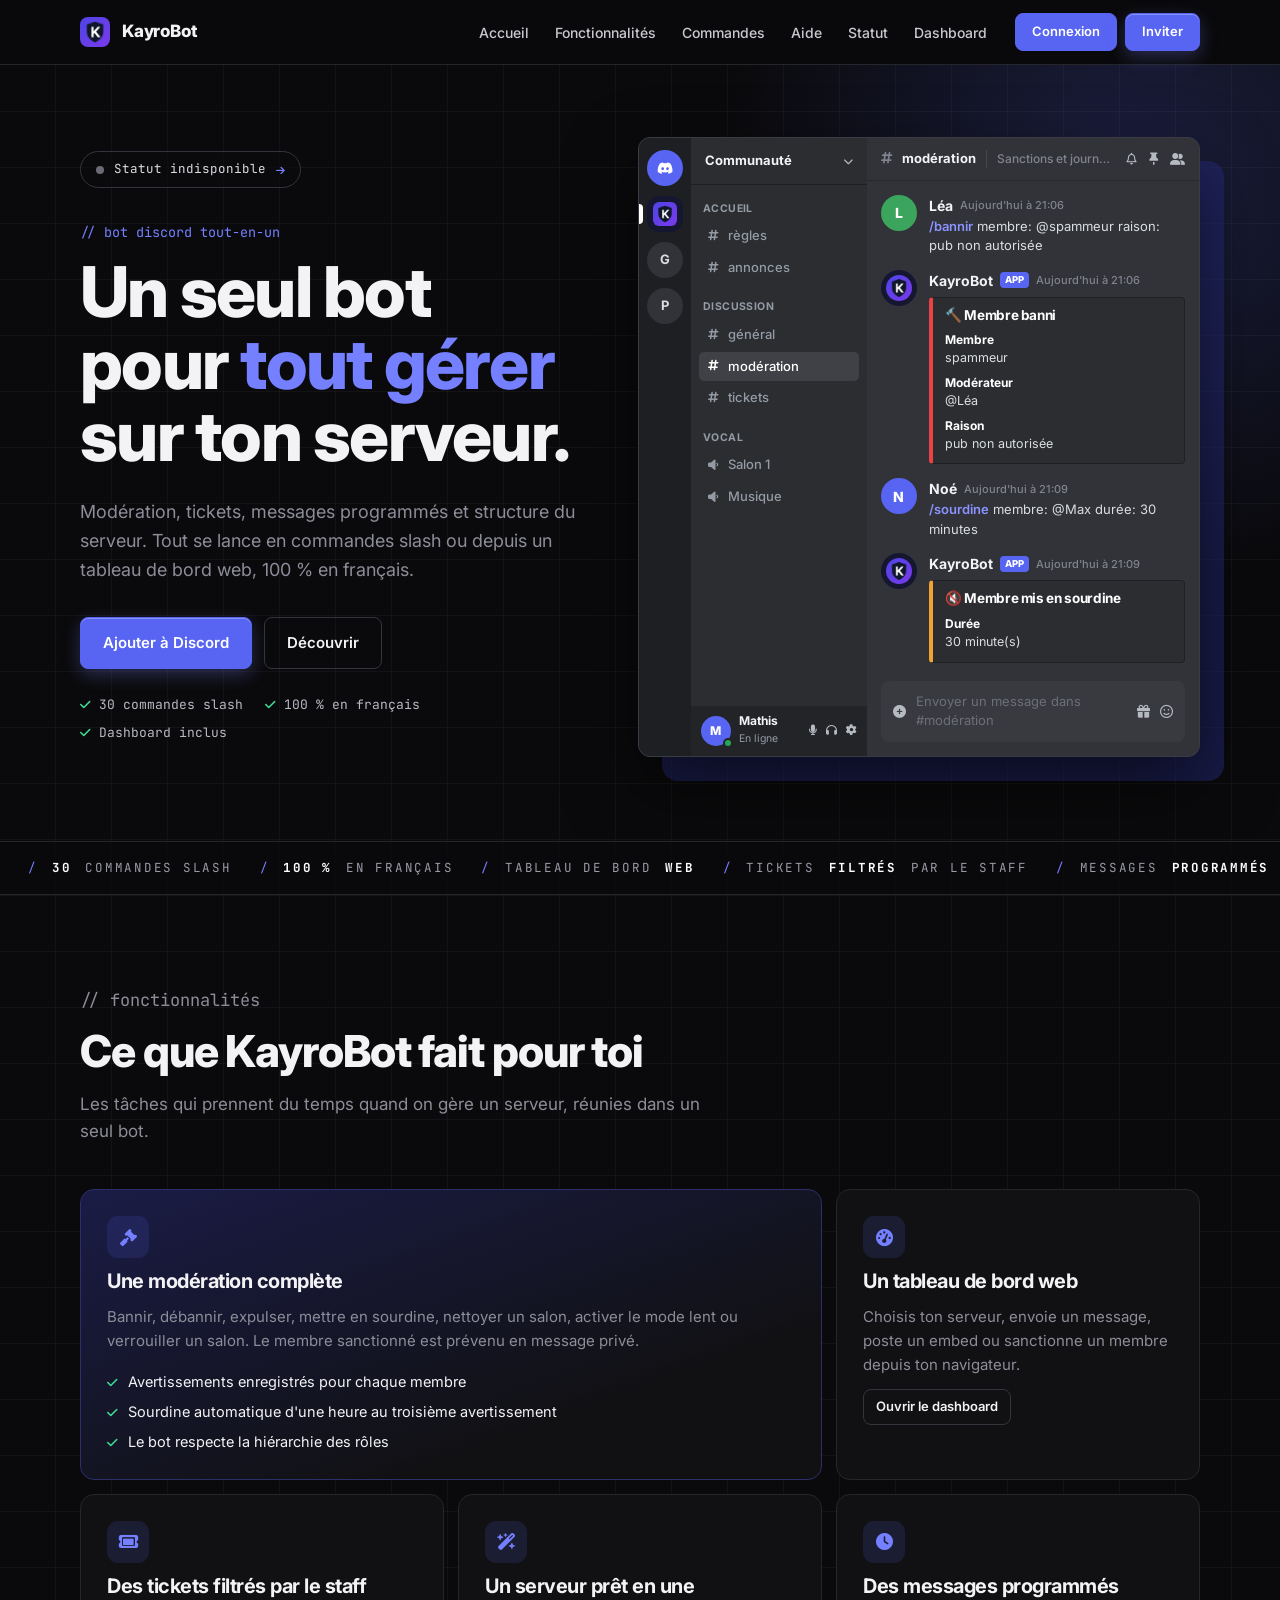
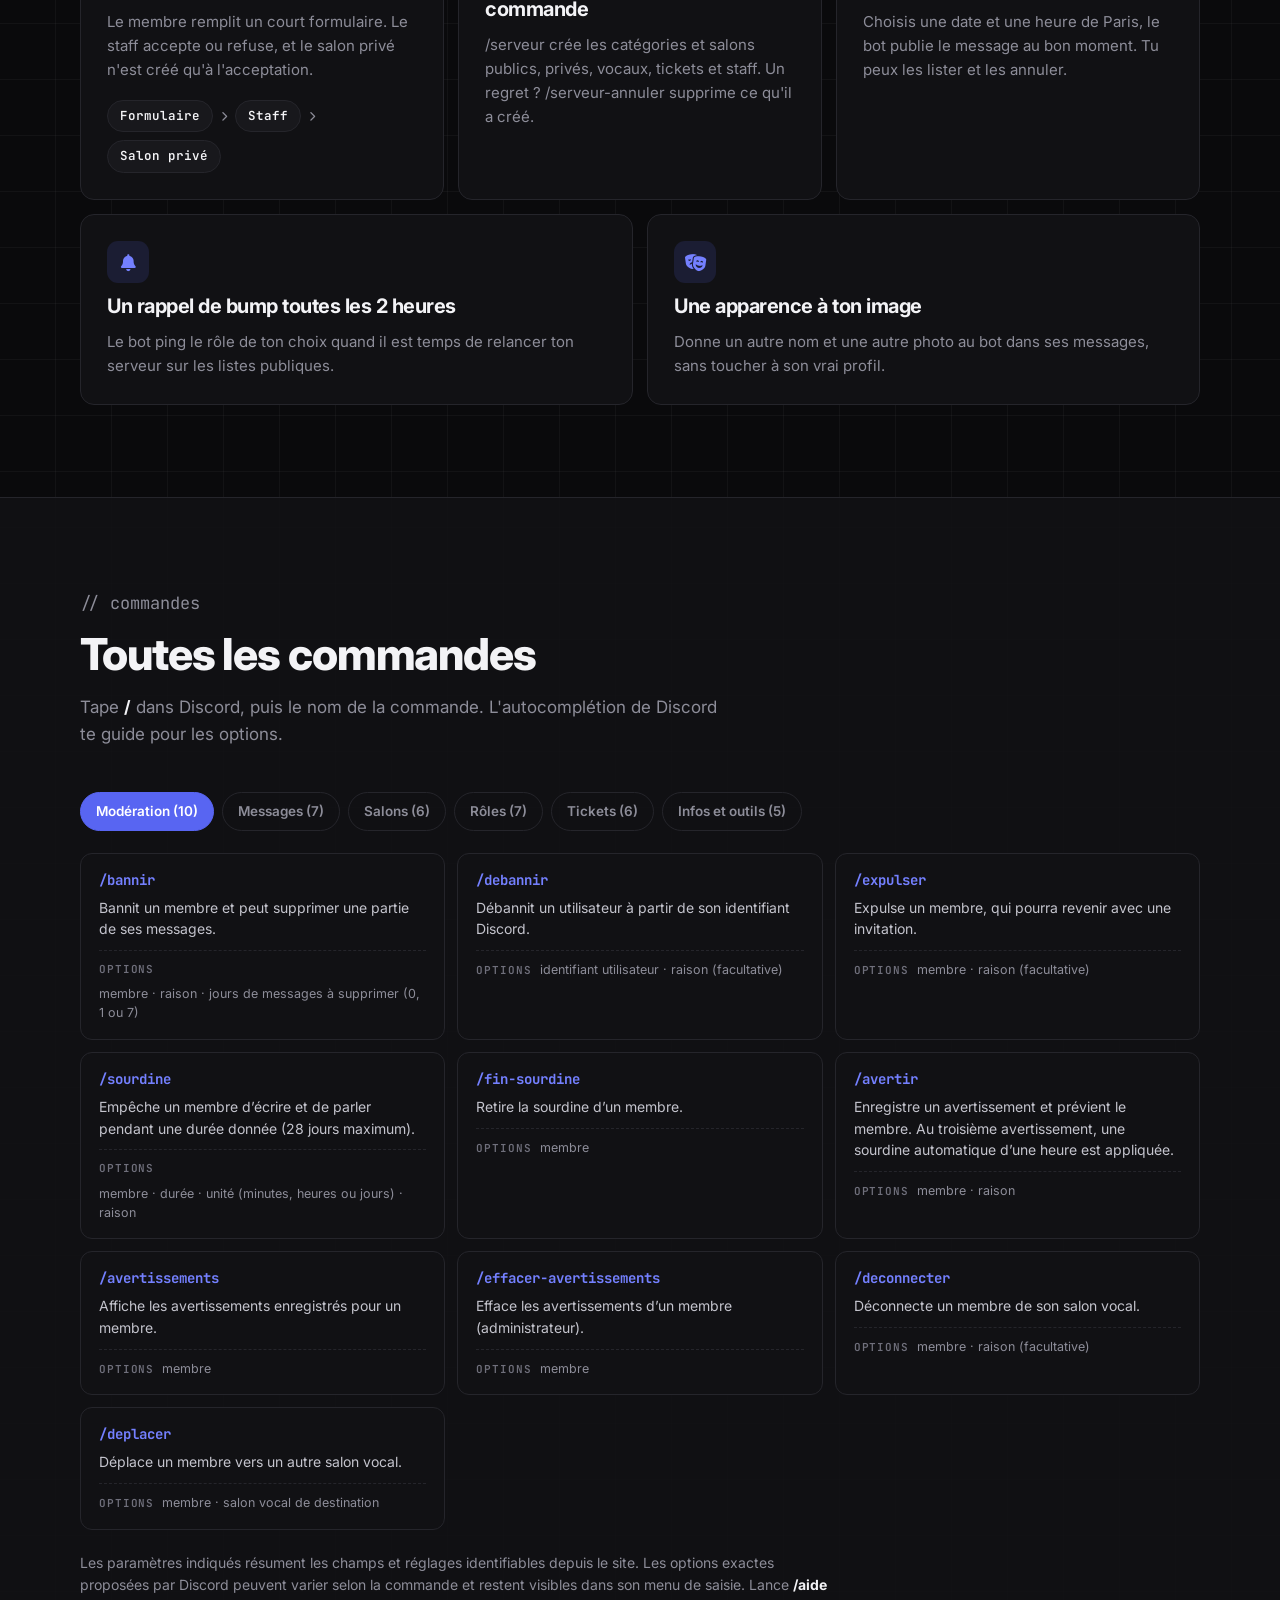
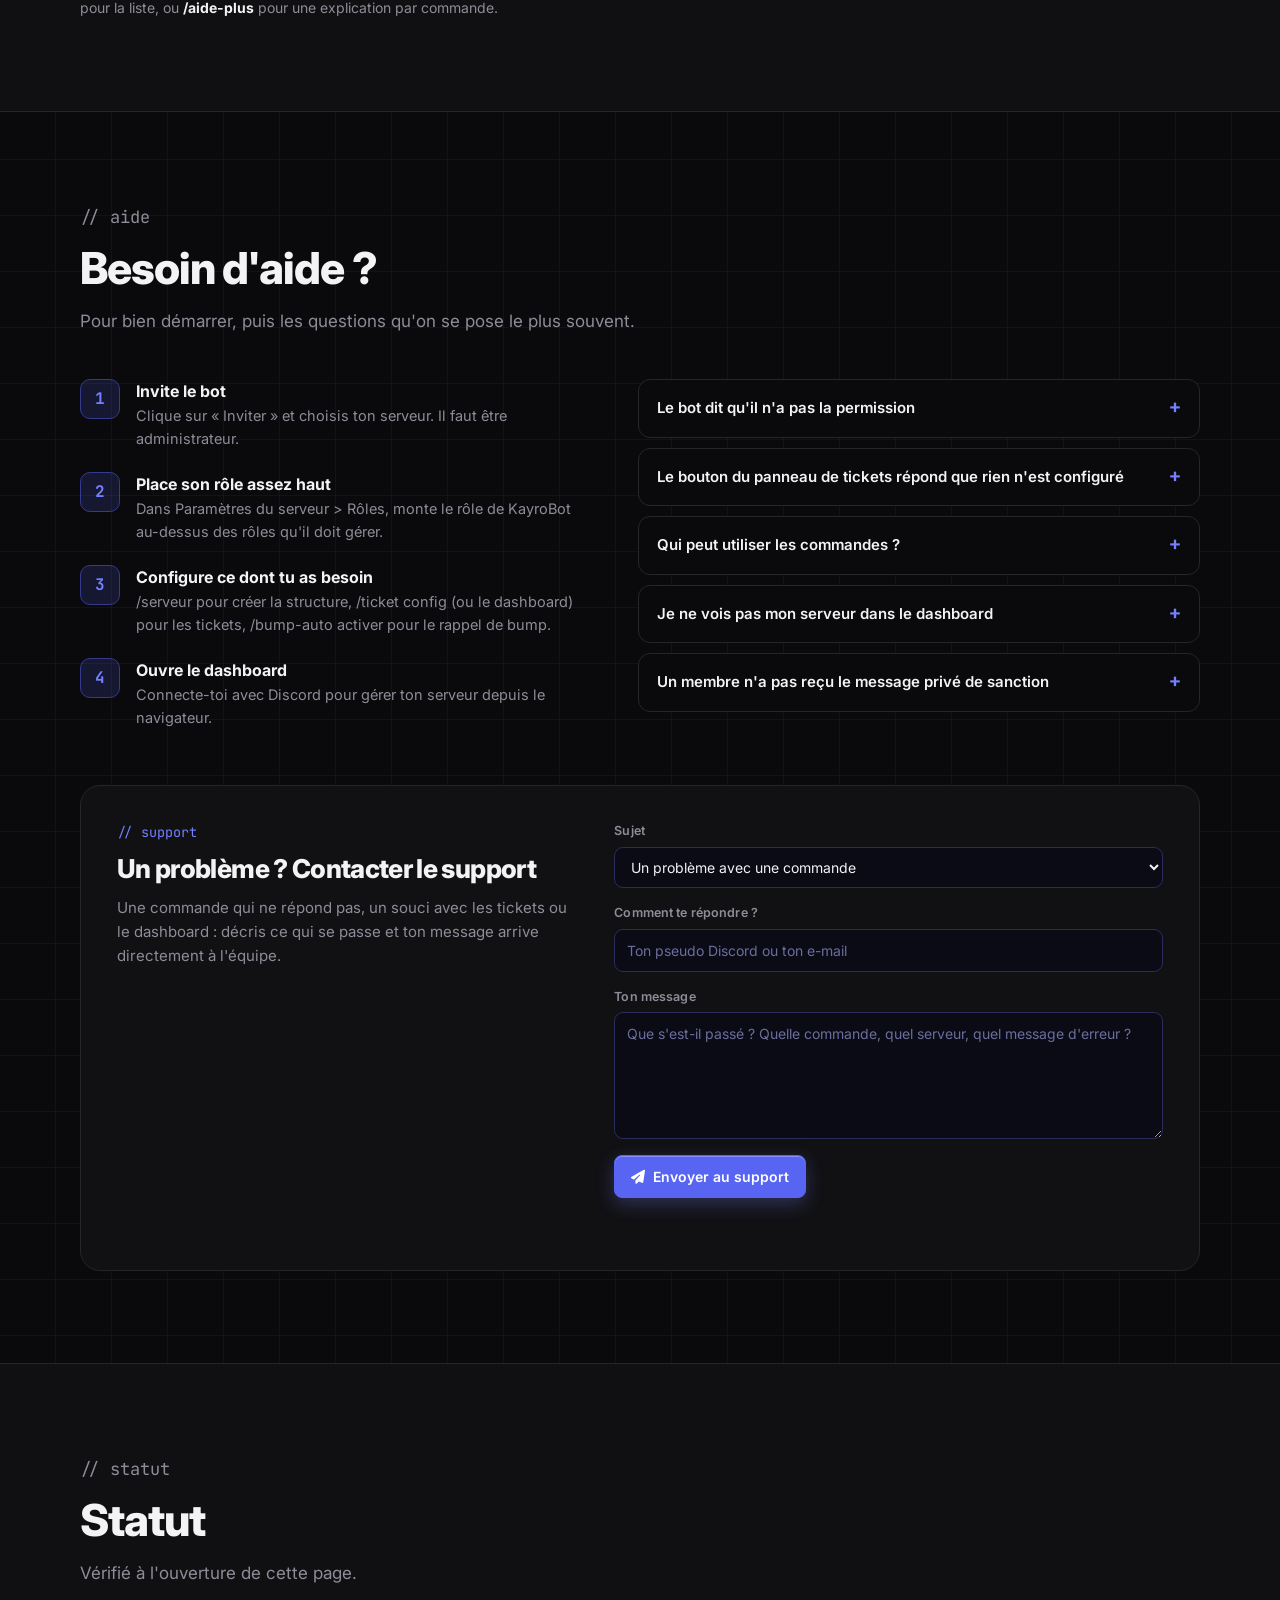
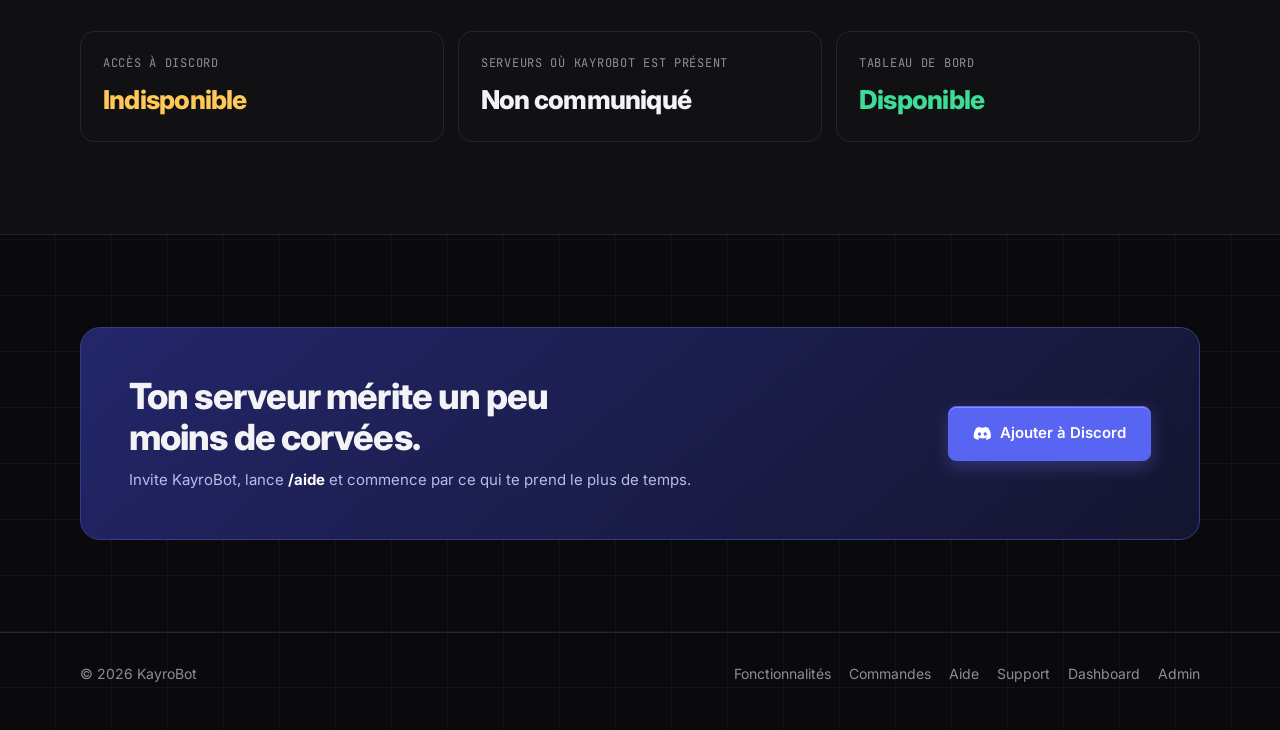
==== commit 0e0d8ab4: "zsefes" ====
--- a/index.html
+++ b/index.html
@@ -262,6 +262,37 @@
           </details>
         </div>
       </div>
+
+      <!-- Contacter le support -->
+      <div class="support-card" id="support">
+        <div class="support-intro">
+          <p class="eyebrow">// support</p>
+          <h3>Un problème ? Contacter le support</h3>
+          <p>Une commande qui ne répond pas, un souci avec les tickets ou le dashboard : décris ce qui se passe et ton message arrive directement à l'équipe.</p>
+        </div>
+        <form class="support-form" id="support-form" novalidate>
+          <label class="field">
+            <span>Sujet</span>
+            <select class="input" name="subject" id="support-subject" required>
+              <option value="Commandes">Un problème avec une commande</option>
+              <option value="Tickets">Un problème avec les tickets</option>
+              <option value="Dashboard">Un problème avec le dashboard</option>
+              <option value="Autre">Autre</option>
+            </select>
+          </label>
+          <label class="field">
+            <span>Comment te répondre ?</span>
+            <input class="input" type="text" name="contact" id="support-contact" maxlength="120" placeholder="Ton pseudo Discord ou ton e-mail" autocomplete="off" required>
+          </label>
+          <label class="field">
+            <span>Ton message</span>
+            <textarea class="input" name="message" id="support-message" rows="5" minlength="10" maxlength="2000" placeholder="Que s'est-il passé ? Quelle commande, quel serveur, quel message d'erreur ?" required></textarea>
+          </label>
+          <input class="hp" type="text" name="website" id="support-website" tabindex="-1" autocomplete="off" aria-hidden="true">
+          <button type="submit" class="btn btn-primary" id="support-send"><i class="fa-solid fa-paper-plane"></i> Envoyer au support</button>
+          <p class="support-status" id="support-status" role="status" aria-live="polite"></p>
+        </form>
+      </div>
     </div>
   </section>
 
@@ -303,6 +334,7 @@
       <a href="#fonctionnalites">Fonctionnalités</a>
       <a href="#commandes">Commandes</a>
       <a href="#aide">Aide</a>
+      <a href="#support">Support</a>
       <a href="dashboard">Dashboard</a>
       <a href="admin">Admin</a>
     </nav>
@@ -440,6 +472,46 @@
 })();
 </script>
 <script>
+  // Formulaire « Contacter le support » : envoie le message au Worker (BOT_PROXY_URL est défini plus haut)
+  (function () {
+    var form = document.getElementById('support-form');
+    if (!form) return;
+    var btn = document.getElementById('support-send');
+    var status = document.getElementById('support-status');
+    function say(text, kind) { status.textContent = text; status.className = 'support-status' + (kind ? ' ' + kind : ''); }
+
+    form.addEventListener('submit', async function (e) {
+      e.preventDefault();
+      var data = {
+        subject: form.subject.value,
+        contact: form.contact.value.trim(),
+        message: form.message.value.trim(),
+        website: form.website.value
+      };
+      if (data.contact.length < 3) return say("Indique un pseudo Discord ou un e-mail pour qu'on puisse te répondre.", 'err');
+      if (data.message.length < 10) return say('Ton message est un peu court : explique le problème en quelques mots de plus.', 'err');
+
+      btn.disabled = true;
+      say('Envoi en cours…');
+      try {
+        var res = await fetch(BOT_PROXY_URL + '/support', {
+          method: 'POST',
+          headers: { 'Content-Type': 'application/json' },
+          body: JSON.stringify(data)
+        });
+        var out = await res.json().catch(function () { return {}; });
+        if (!res.ok) throw new Error(out.message || 'Envoi impossible pour le moment');
+        form.reset();
+        say('Message envoyé, merci ! Il est bien arrivé à l\'équipe.', 'ok');
+      } catch (err) {
+        say(err.message || 'Envoi impossible pour le moment, réessaie dans un instant.', 'err');
+      } finally {
+        btn.disabled = false;
+      }
+    });
+  })();
+</script>
+<script>
   // Si tu t'es déjà connecté, le bouton mène direct au dashboard (qui renouvelle la connexion tout seul)
   (function () {
     try {
--- a/style.css
+++ b/style.css
@@ -100,6 +100,21 @@
 .fine a { color: var(--accent); }
 .notice { border-left: 3px solid var(--ok); background: rgba(91,227,168,.08); padding: 12px 14px; border-radius: 0 var(--radius-sm) var(--radius-sm) 0; font-size: 14px; }
 .notice.error { border-color: var(--danger); background: rgba(255,107,139,.08); }
+
+/* ---------- Admin : messages du support ---------- */
+.login-card.wide { max-width: 760px; }
+.inbox { display: grid; gap: 14px; }
+.inbox-head { display: flex; align-items: center; justify-content: space-between; gap: 12px; }
+.inbox-head h2 { font-size: 20px; display: flex; align-items: center; gap: 10px; }
+.inbox-count { font-family: var(--font-body); font-size: 13px; font-weight: 700; background: var(--raised); border: 1px solid var(--line); border-radius: 999px; padding: 2px 10px; color: var(--muted); }
+.inbox-list { display: grid; gap: 12px; max-height: 60vh; overflow-y: auto; padding-right: 4px; }
+.inbox-item { background: var(--bg); border: 1px solid var(--line); border-radius: var(--radius); padding: 14px 16px; display: grid; gap: 10px; }
+.inbox-meta { display: flex; flex-wrap: wrap; align-items: center; gap: 8px 12px; font-size: 13px; color: var(--muted); }
+.inbox-tag { background: rgba(139,147,255,.14); color: var(--accent); border-radius: 999px; padding: 2px 10px; font-weight: 700; font-size: 12px; }
+.inbox-contact { color: var(--text); font-weight: 600; overflow-wrap: anywhere; }
+.inbox-date { margin-left: auto; }
+.inbox-text { margin: 0; white-space: pre-wrap; overflow-wrap: anywhere; line-height: 1.55; font-size: 14.5px; }
+.inbox-actions { display: flex; justify-content: flex-end; }
 
 /* ---------- Structure du dashboard ---------- */
 .shell { display: grid; grid-template-columns: 264px 1fr; min-height: 100vh; }
@@ -300,3 +315,223 @@
 @media (prefers-reduced-motion: reduce) {
   * { animation: none !important; transition: none !important; }
 }
+
+/* =====================================================================
+   Dashboard v3 : fond aurore animé, cartes en verre, halo qui suit la souris,
+   entrées en cascade. Tout est limité au dashboard (.shell, .modal, .toast).
+   ===================================================================== */
+
+/* ----- Fond animé ----- */
+.shell { position: relative; isolation: isolate; }
+.shell::before {
+  content: ""; position: fixed; inset: -25%; z-index: -2; pointer-events: none;
+  background:
+    radial-gradient(38% 38% at 18% 22%, rgba(139,147,255,.30), transparent 70%),
+    radial-gradient(32% 32% at 82% 28%, rgba(91,227,168,.13), transparent 70%),
+    radial-gradient(40% 40% at 62% 88%, rgba(255,107,139,.12), transparent 70%);
+  filter: blur(24px);
+  animation: aurora 26s ease-in-out infinite alternate;
+}
+.shell::after {
+  content: ""; position: fixed; inset: 0; z-index: -1; pointer-events: none;
+  background-image: radial-gradient(rgba(255,255,255,.07) 1px, transparent 1px);
+  background-size: 28px 28px;
+  -webkit-mask-image: radial-gradient(ellipse 80% 60% at 60% 20%, #000 30%, transparent 80%);
+          mask-image: radial-gradient(ellipse 80% 60% at 60% 20%, #000 30%, transparent 80%);
+}
+@keyframes aurora {
+  0%   { transform: translate3d(-3%, 2%, 0) scale(1) rotate(0deg); }
+  50%  { transform: translate3d(3%, -2%, 0) scale(1.1) rotate(3deg); }
+  100% { transform: translate3d(-1%, -4%, 0) scale(1.18) rotate(-3deg); }
+}
+::-webkit-scrollbar-thumb { background: #2f3366; }
+::-webkit-scrollbar-thumb:hover { background: #454a94; }
+
+/* ----- Boutons ----- */
+.shell .btn, .modal .btn { position: relative; overflow: hidden; transition: background .15s, border-color .15s, transform .12s, box-shadow .2s, filter .15s; }
+.btn-primary { background: linear-gradient(180deg, #9aa1ff, #7a83ff); border-color: #7a83ff; box-shadow: 0 1px 0 rgba(255,255,255,.28) inset, 0 6px 18px rgba(125,134,255,.28); }
+.btn-primary:hover { background: linear-gradient(180deg, #a8aeff, #8890ff); border-color: #8890ff; box-shadow: 0 1px 0 rgba(255,255,255,.32) inset, 0 10px 26px rgba(125,134,255,.45); }
+.btn-ok { box-shadow: 0 1px 0 rgba(255,255,255,.28) inset, 0 6px 18px rgba(91,227,168,.2); }
+.btn-warn { box-shadow: 0 1px 0 rgba(255,255,255,.28) inset, 0 6px 18px rgba(255,200,87,.18); }
+.btn-danger { box-shadow: 0 1px 0 rgba(255,255,255,.22) inset, 0 6px 18px rgba(255,107,139,.2); }
+.shell .btn-primary:hover, .shell .btn-ok:hover, .shell .btn-warn:hover, .shell .btn-danger:hover { transform: translateY(-2px); filter: brightness(1.06); }
+.shell .btn:active { transform: translateY(0) scale(.99); }
+.btn-ghost:hover { background: rgba(139,147,255,.1); }
+.shell .btn-primary::after, .shell .btn-ok::after, .shell .btn-warn::after, .shell .btn-danger::after {
+  content: ""; position: absolute; top: 0; bottom: 0; left: -80%; width: 45%; pointer-events: none;
+  background: linear-gradient(100deg, transparent, rgba(255,255,255,.45), transparent); transform: skewX(-20deg); transition: left .7s ease;
+}
+.shell .btn-primary:hover::after, .shell .btn-ok:hover::after, .shell .btn-warn:hover::after, .shell .btn-danger:hover::after { left: 130%; }
+
+/* ----- Champs ----- */
+.input, select.input, textarea.input { background: rgba(8,9,22,.7); border-color: #2a2d5c; transition: border-color .15s, box-shadow .2s, background .15s; }
+.input:focus { background: rgba(10,11,26,.95); box-shadow: 0 0 0 3px rgba(139,147,255,.22), 0 0 22px rgba(139,147,255,.16); }
+.field > span, .picker > .fine { font-size: 12.5px; letter-spacing: .01em; }
+.cmd .field, .cmd .picker { gap: 5px; }
+
+/* ----- Barre latérale (verre) ----- */
+.rail { background: linear-gradient(180deg, rgba(27,29,64,.82), rgba(16,17,38,.86)); backdrop-filter: blur(16px); -webkit-backdrop-filter: blur(16px); box-shadow: 1px 0 0 rgba(139,147,255,.08), 12px 0 40px -20px rgba(0,0,0,.6); }
+.brand .logo-img { box-shadow: 0 6px 22px rgba(111,120,255,.5); animation: float 5s ease-in-out infinite; }
+@keyframes float { 50% { transform: translateY(-3px) rotate(-2deg); } }
+.brand strong { background: linear-gradient(90deg, #fff, #b9beff); -webkit-background-clip: text; background-clip: text; color: transparent; }
+.server-switch { background: rgba(8,9,22,.55); transition: border-color .2s, box-shadow .2s, transform .15s; }
+.server-switch:hover { box-shadow: 0 0 0 3px rgba(139,147,255,.14), 0 10px 26px -12px rgba(111,120,255,.5); transform: translateY(-1px); }
+.nav-btn { transition: background .2s, color .2s, transform .2s; animation: slide-in .5s cubic-bezier(.2,.7,.2,1) both; }
+.nav .nav-btn:nth-child(1) { animation-delay: .05s; } .nav .nav-btn:nth-child(2) { animation-delay: .10s; }
+.nav .nav-btn:nth-child(3) { animation-delay: .15s; } .nav .nav-btn:nth-child(4) { animation-delay: .20s; }
+@keyframes slide-in { from { opacity: 0; transform: translateX(-14px); } to { opacity: 1; transform: none; } }
+.nav-btn:hover { transform: translateX(3px); }
+.nav-btn i { width: 30px; height: 30px; display: grid; place-items: center; border-radius: 9px; background: rgba(139,147,255,.08); font-size: 14px; transition: background .2s, color .2s, box-shadow .2s; }
+.nav-btn:hover i { background: rgba(139,147,255,.18); color: var(--accent); }
+.nav-btn.active { background: linear-gradient(90deg, rgba(139,147,255,.24), rgba(139,147,255,.03)); }
+.nav-btn.active i { background: linear-gradient(140deg, #a3a9ff, #7a83ff); color: var(--on-accent); box-shadow: 0 6px 16px rgba(139,147,255,.5); }
+.nav-btn.active::before { box-shadow: 0 0 14px var(--accent); }
+.user-chip { background: rgba(8,9,22,.5); }
+
+/* ----- Barre du haut ----- */
+.topbar { padding: 18px 32px 14px; background: rgba(12,13,30,.72); backdrop-filter: blur(14px); -webkit-backdrop-filter: blur(14px); border-bottom: 0; box-shadow: 0 1px 0 var(--line), 0 14px 28px -18px rgba(0,0,0,.7); }
+.topbar::after { content: ""; position: absolute; left: 0; right: 0; bottom: -1px; height: 1px; background: linear-gradient(90deg, transparent, rgba(139,147,255,.7), rgba(91,227,168,.4), transparent); background-size: 200% 100%; animation: sweep 6s linear infinite; }
+@keyframes sweep { to { background-position: -200% 0; } }
+.topbar h2 { font-size: 28px; background: linear-gradient(90deg, #fff 30%, #aab0ff); -webkit-background-clip: text; background-clip: text; color: transparent; animation: fade-up .4s ease-out both; }
+.topbar p { animation: fade-up .5s .05s ease-out both; }
+.chip { background: rgba(31,33,66,.65); backdrop-filter: blur(8px); }
+.chip.ok::before { box-shadow: 0 0 10px var(--ok); animation: pulse 2.2s ease-in-out infinite; }
+@keyframes pulse { 50% { box-shadow: 0 0 0 5px rgba(91,227,168,0); opacity: .7; } }
+
+/* ----- Mise en page ----- */
+.content { padding: 24px 32px 56px; max-width: 1280px; }
+.tab-content { gap: 18px; }
+.tab-content:not(.hidden) { animation: fade-up .35s ease-out; }
+.cmd-category-content:not(.hidden) { animation: fade-up .3s ease-out; }
+@keyframes fade-up { from { opacity: 0; transform: translateY(10px); } to { opacity: 1; transform: none; } }
+@keyframes pop { from { opacity: 0; transform: translateY(16px) scale(.97); } to { opacity: 1; transform: none; } }
+.section-head h3 { display: flex; align-items: center; gap: 10px; font-size: 21px; }
+.section-head h3::before { content: ""; width: 4px; height: 20px; border-radius: 3px; background: linear-gradient(180deg, var(--accent), var(--ok)); box-shadow: 0 0 12px rgba(139,147,255,.6); }
+
+/* ----- Cartes en verre + halo qui suit la souris ----- */
+.guild, .cmd, .journal, .quick button, .overview-head {
+  position: relative;
+  background: linear-gradient(160deg, rgba(36,39,84,.62), rgba(20,21,46,.62));
+  border: 1px solid rgba(139,147,255,.16);
+  box-shadow: 0 1px 0 rgba(255,255,255,.05) inset, 0 14px 34px -18px rgba(0,0,0,.75);
+}
+.guild::after, .cmd::after, .journal::after, .quick button::after, .overview-head::after {
+  content: ""; position: absolute; inset: 0; border-radius: inherit; pointer-events: none; opacity: 0; transition: opacity .3s;
+  background: radial-gradient(280px circle at var(--mx, 50%) var(--my, 0%), rgba(139,147,255,.2), transparent 65%);
+}
+.guild:hover::after, .cmd:hover::after, .journal:hover::after, .quick button:hover::after, .overview-head:hover::after { opacity: 1; }
+
+.guild, .cmd, .quick button { animation: pop .55s cubic-bezier(.2,.7,.2,1) both; }
+.guild-grid > .guild:nth-child(n) { animation-delay: .03s; }
+.cmd-grid > .cmd:nth-child(n) { animation-delay: .03s; }
+.guild-grid > .guild:nth-child(1){animation-delay:0.030s}
+.guild-grid > .guild:nth-child(2){animation-delay:0.075s}
+.guild-grid > .guild:nth-child(3){animation-delay:0.120s}
+.guild-grid > .guild:nth-child(4){animation-delay:0.165s}
+.guild-grid > .guild:nth-child(5){animation-delay:0.210s}
+.guild-grid > .guild:nth-child(6){animation-delay:0.255s}
+.guild-grid > .guild:nth-child(7){animation-delay:0.300s}
+.guild-grid > .guild:nth-child(8){animation-delay:0.345s}
+.guild-grid > .guild:nth-child(9){animation-delay:0.390s}
+.guild-grid > .guild:nth-child(10){animation-delay:0.435s}
+.guild-grid > .guild:nth-child(11){animation-delay:0.480s}
+.guild-grid > .guild:nth-child(12){animation-delay:0.525s}
+.cmd-grid > .cmd:nth-child(1){animation-delay:0.030s}
+.cmd-grid > .cmd:nth-child(2){animation-delay:0.075s}
+.cmd-grid > .cmd:nth-child(3){animation-delay:0.120s}
+.cmd-grid > .cmd:nth-child(4){animation-delay:0.165s}
+.cmd-grid > .cmd:nth-child(5){animation-delay:0.210s}
+.cmd-grid > .cmd:nth-child(6){animation-delay:0.255s}
+.cmd-grid > .cmd:nth-child(7){animation-delay:0.300s}
+.cmd-grid > .cmd:nth-child(8){animation-delay:0.345s}
+.cmd-grid > .cmd:nth-child(9){animation-delay:0.390s}
+.cmd-grid > .cmd:nth-child(10){animation-delay:0.435s}
+.cmd-grid > .cmd:nth-child(11){animation-delay:0.480s}
+.cmd-grid > .cmd:nth-child(12){animation-delay:0.525s}
+.cmd-grid > .cmd:nth-child(13){animation-delay:0.570s}
+.cmd-grid > .cmd:nth-child(14){animation-delay:0.615s}
+.quick button:nth-child(1){animation-delay:0.100s}
+.quick button:nth-child(2){animation-delay:0.160s}
+.quick button:nth-child(3){animation-delay:0.220s}
+.quick button:nth-child(4){animation-delay:0.280s}
+.quick button:nth-child(5){animation-delay:0.340s}
+.quick button:nth-child(6){animation-delay:0.400s}
+
+.guild { border-radius: 18px; transition: border-color .2s, transform .25s, box-shadow .25s; }
+.guild:hover { transform: translateY(-4px); border-color: rgba(139,147,255,.55); box-shadow: 0 1px 0 rgba(255,255,255,.07) inset, 0 22px 44px -18px rgba(111,120,255,.55); }
+.guild-grid { gap: 16px; }
+.guild-top img { box-shadow: 0 0 0 2px rgba(139,147,255,.35), 0 8px 20px rgba(0,0,0,.45); transition: transform .3s; }
+.guild:hover .guild-top img { transform: scale(1.06) rotate(-2deg); }
+.state { padding: 4px 11px; border-radius: 999px; background: rgba(155,158,201,.1); font-size: 12.5px; }
+.state.ok { background: rgba(91,227,168,.13); }
+.state.bad { background: rgba(255,200,87,.13); }
+.state.ok::before { box-shadow: 0 0 9px var(--ok); animation: pulse 2.2s ease-in-out infinite; }
+
+.cmd-grid { display: block; column-width: 290px; column-gap: 16px; }
+.cmd { break-inside: avoid; -webkit-column-break-inside: avoid; page-break-inside: avoid; margin: 0 0 16px; padding: 17px 18px; gap: 12px; border-radius: 18px; border-left-width: 1px; border-left-color: rgba(139,147,255,.16); transition: border-color .2s, box-shadow .25s, transform .25s; }
+.cmd::before { content: ""; position: absolute; left: 0; top: 14px; bottom: 14px; width: 3px; border-radius: 0 3px 3px 0; background: var(--accent); box-shadow: 0 0 12px var(--accent); }
+.cmd.sev-high::before { background: var(--danger); box-shadow: 0 0 12px var(--danger); }
+.cmd.sev-mid::before { background: var(--warn); box-shadow: 0 0 12px var(--warn); }
+.cmd.sev-ok::before { background: var(--ok); box-shadow: 0 0 12px var(--ok); }
+.cmd:hover { border-color: rgba(139,147,255,.5); transform: translateY(-2px); box-shadow: 0 1px 0 rgba(255,255,255,.07) inset, 0 22px 44px -20px rgba(0,0,0,.85); }
+.cmd h4 { font-size: 17px; display: flex; align-items: center; gap: 9px; }
+.cmd h4::before { content: ""; width: 8px; height: 8px; border-radius: 50%; flex: none; background: var(--accent); box-shadow: 0 0 10px var(--accent); }
+.cmd.sev-high h4::before { background: var(--danger); box-shadow: 0 0 10px var(--danger); }
+.cmd.sev-mid h4::before { background: var(--warn); box-shadow: 0 0 10px var(--warn); }
+.cmd.sev-ok h4::before { background: var(--ok); box-shadow: 0 0 10px var(--ok); }
+.cmd header p { line-height: 1.45; }
+.cmd-category-content { gap: 14px; }
+
+.console { gap: 22px; }
+.category-btn { transition: background .2s, border-color .2s, transform .2s; }
+.category-btn:hover { transform: translateX(3px); }
+.category-btn i { width: 34px; height: 34px; display: grid; place-items: center; border-radius: 10px; background: rgba(139,147,255,.09); transition: background .2s, box-shadow .2s; }
+.category-btn.active { background: linear-gradient(90deg, rgba(139,147,255,.2), rgba(139,147,255,.03)); border-color: rgba(139,147,255,.35); }
+.category-btn.active i { background: linear-gradient(140deg, #a3a9ff, #7a83ff); color: var(--on-accent); box-shadow: 0 6px 16px rgba(139,147,255,.45); }
+
+/* ----- Vue d'ensemble ----- */
+.overview-head { padding: 22px 26px; border-radius: 22px; background: linear-gradient(120deg, rgba(139,147,255,.28), rgba(91,227,168,.08) 55%, rgba(20,21,46,.5)); }
+.overview-head img { position: relative; z-index: 1; box-shadow: 0 0 0 3px rgba(139,147,255,.35), 0 0 34px rgba(139,147,255,.45); animation: float 6s ease-in-out infinite; }
+.overview-head > div { position: relative; z-index: 1; }
+.overview-head h3 { font-size: 34px; background: linear-gradient(90deg, #fff, #b7bcff); -webkit-background-clip: text; background-clip: text; color: transparent; }
+.overview-head p b { color: var(--accent); }
+#ov-body { gap: 22px !important; }
+.quick button { border-radius: 16px; transition: border-color .2s, transform .25s, box-shadow .25s; }
+.quick button:hover { transform: translateX(5px); border-color: rgba(139,147,255,.6); box-shadow: 0 16px 34px -18px rgba(111,120,255,.7); }
+.quick i { background: linear-gradient(140deg, rgba(139,147,255,.35), rgba(139,147,255,.1)); transition: transform .25s; }
+.quick button:hover i { transform: scale(1.1) rotate(-6deg); }
+.journal { border-radius: 18px; }
+.journal li { animation: fade-up .4s ease-out both; }
+.empty { background: rgba(22,23,48,.45); border-radius: 18px; }
+.fa-spin, .fa-circle-notch { filter: drop-shadow(0 0 8px rgba(139,147,255,.6)); }
+
+/* ----- Notifications ----- */
+.toast { background: linear-gradient(180deg, rgba(38,41,86,.95), rgba(26,28,60,.95)); backdrop-filter: blur(10px); }
+.modal-box { animation: pop .3s cubic-bezier(.2,.7,.2,1) both; }
+
+@media (max-width: 900px) {
+  .cmd-grid { column-width: auto; column-count: 1; }
+  .content { padding: 20px 16px 48px; }
+  .topbar { padding: 18px 16px; }
+  .nav-btn i { width: 26px; height: 26px; }
+  .overview-head h3 { font-size: 26px; }
+}
+
+/* ----- Sélecteur de membre (barre de recherche) ----- */
+.cmd:focus-within { z-index: 20; }
+.mp { position: relative; }
+.mp .input { width: 100%; }
+.mp .input.mp-chosen { padding-left: 42px; border-color: rgba(139,147,255,.55); background: rgba(139,147,255,.08); }
+.mp-avatar { position: absolute; left: 9px; top: 50%; transform: translateY(-50%); width: 24px; height: 24px; border-radius: 50%; object-fit: cover; box-shadow: 0 0 0 2px rgba(139,147,255,.35); }
+.mp-list {
+  position: absolute; left: 0; right: 0; top: calc(100% + 6px); z-index: 40; max-height: 264px; overflow-y: auto;
+  background: linear-gradient(180deg, #23264f, #181a38); border: 1px solid rgba(139,147,255,.35); border-radius: 12px; padding: 5px;
+  box-shadow: 0 18px 44px -10px rgba(0,0,0,.8), 0 0 0 1px rgba(0,0,0,.3); animation: pop .18s ease-out both;
+}
+.mp-item { display: flex; align-items: center; gap: 10px; padding: 7px 9px; border-radius: 8px; cursor: pointer; }
+.mp-item img { width: 30px; height: 30px; border-radius: 50%; object-fit: cover; flex: none; background: var(--raised); }
+.mp-item span { min-width: 0; display: grid; }
+.mp-item b { font-size: 13.5px; font-weight: 700; overflow: hidden; text-overflow: ellipsis; white-space: nowrap; }
+.mp-item small { font-size: 11.5px; color: var(--muted); overflow: hidden; text-overflow: ellipsis; white-space: nowrap; }
+.mp-item:hover, .mp-item.active { background: rgba(139,147,255,.2); }
+.mp-empty { padding: 12px 10px; color: var(--muted); font-size: 13px; }
--- a/landing.css
+++ b/landing.css
@@ -211,6 +211,19 @@
 .faq details p { color: var(--muted); padding: 0 0 16px; font-size: 14.5px; line-height: 1.6; }
 .faq b { color: var(--text); }
 
+/* Contacter le support */
+.support-card { margin-top: 56px; scroll-margin-top: 90px; background: var(--panel); border: 1px solid var(--line); border-radius: 20px; padding: 36px; display: grid; grid-template-columns: 1fr 1.2fr; gap: 40px; align-items: start; }
+.support-intro .eyebrow { margin: 0 0 12px; }
+.support-intro h3 { font-size: 26px; font-weight: 800; letter-spacing: -0.03em; }
+.support-intro p:not(.eyebrow) { color: var(--muted); font-size: 15px; line-height: 1.6; margin-top: 12px; }
+.support-form { display: grid; gap: 16px; }
+.support-form .field > span { color: var(--muted); }
+.support-form .hp { position: absolute; left: -9999px; width: 1px; height: 1px; opacity: 0; pointer-events: none; }
+.support-form .btn { justify-self: start; }
+.support-status { min-height: 1.4em; margin: 0; font-size: 14px; color: var(--muted); }
+.support-status.ok { color: var(--ok); }
+.support-status.err { color: var(--warn); }
+
 /* Statut */
 .status-row { display: grid; grid-template-columns: repeat(auto-fit, minmax(240px, 1fr)); gap: 14px; }
 .status-card { background: var(--panel); border: 1px solid var(--line); border-radius: 14px; padding: 22px; display: grid; gap: 8px; }
@@ -233,7 +246,7 @@
 
 /* ---------- Mobile ---------- */
 @media (max-width: 960px) {
-  .lp-hero-grid, .help-grid { grid-template-columns: 1fr; }
+  .lp-hero-grid, .help-grid, .support-card { grid-template-columns: 1fr; }
   .lp-hero { padding: 44px 0 64px; }
   .dc-wrap { margin-right: 14px; }
   .dc-wrap::after { inset: 14px -14px -14px 14px; }
@@ -254,6 +267,8 @@
   .dc-top .topic, .dc-top .tools { display: none; }
   .cmd-list { grid-template-columns: 1fr; }
   .lp-section { padding: 64px 0; }
+  .support-card { padding: 24px; gap: 24px; }
+  .support-form .btn { justify-self: stretch; }
 }
 @media (prefers-reduced-motion: reduce) {
   html { scroll-behavior: auto; }
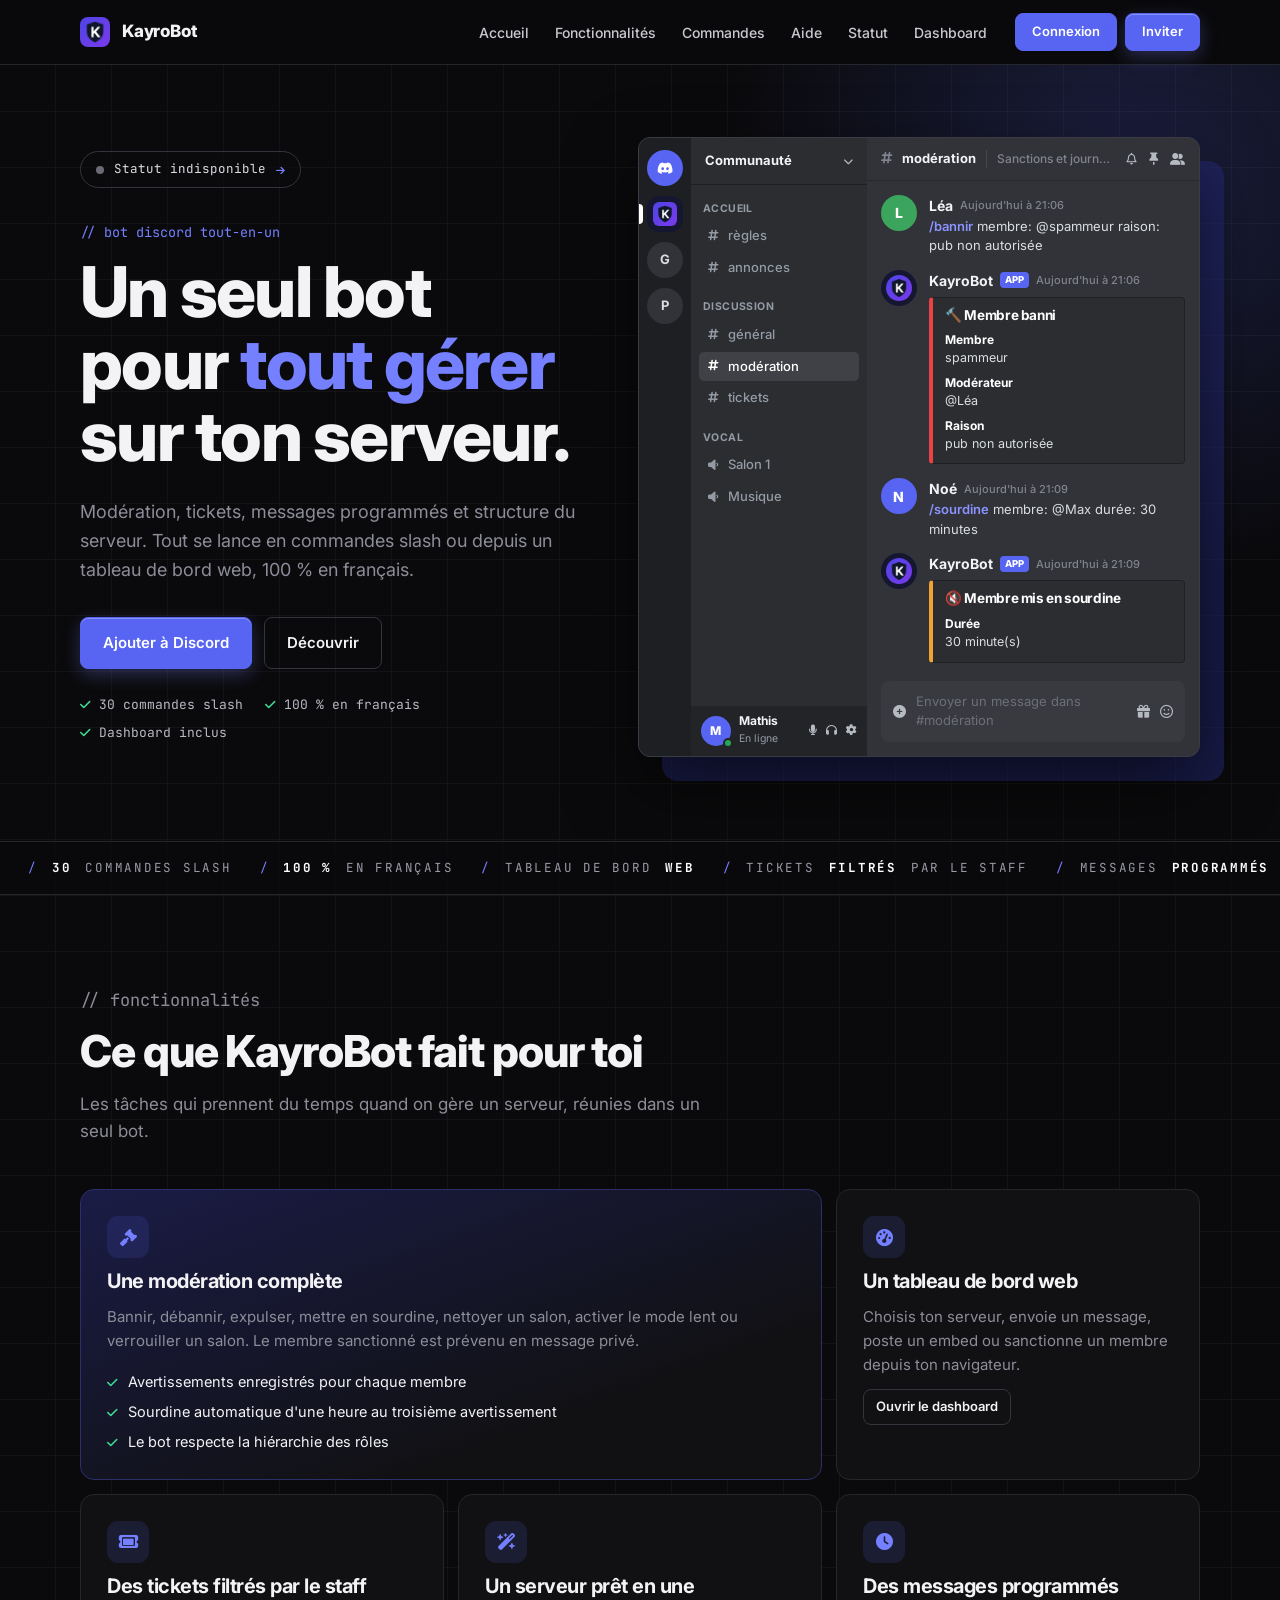
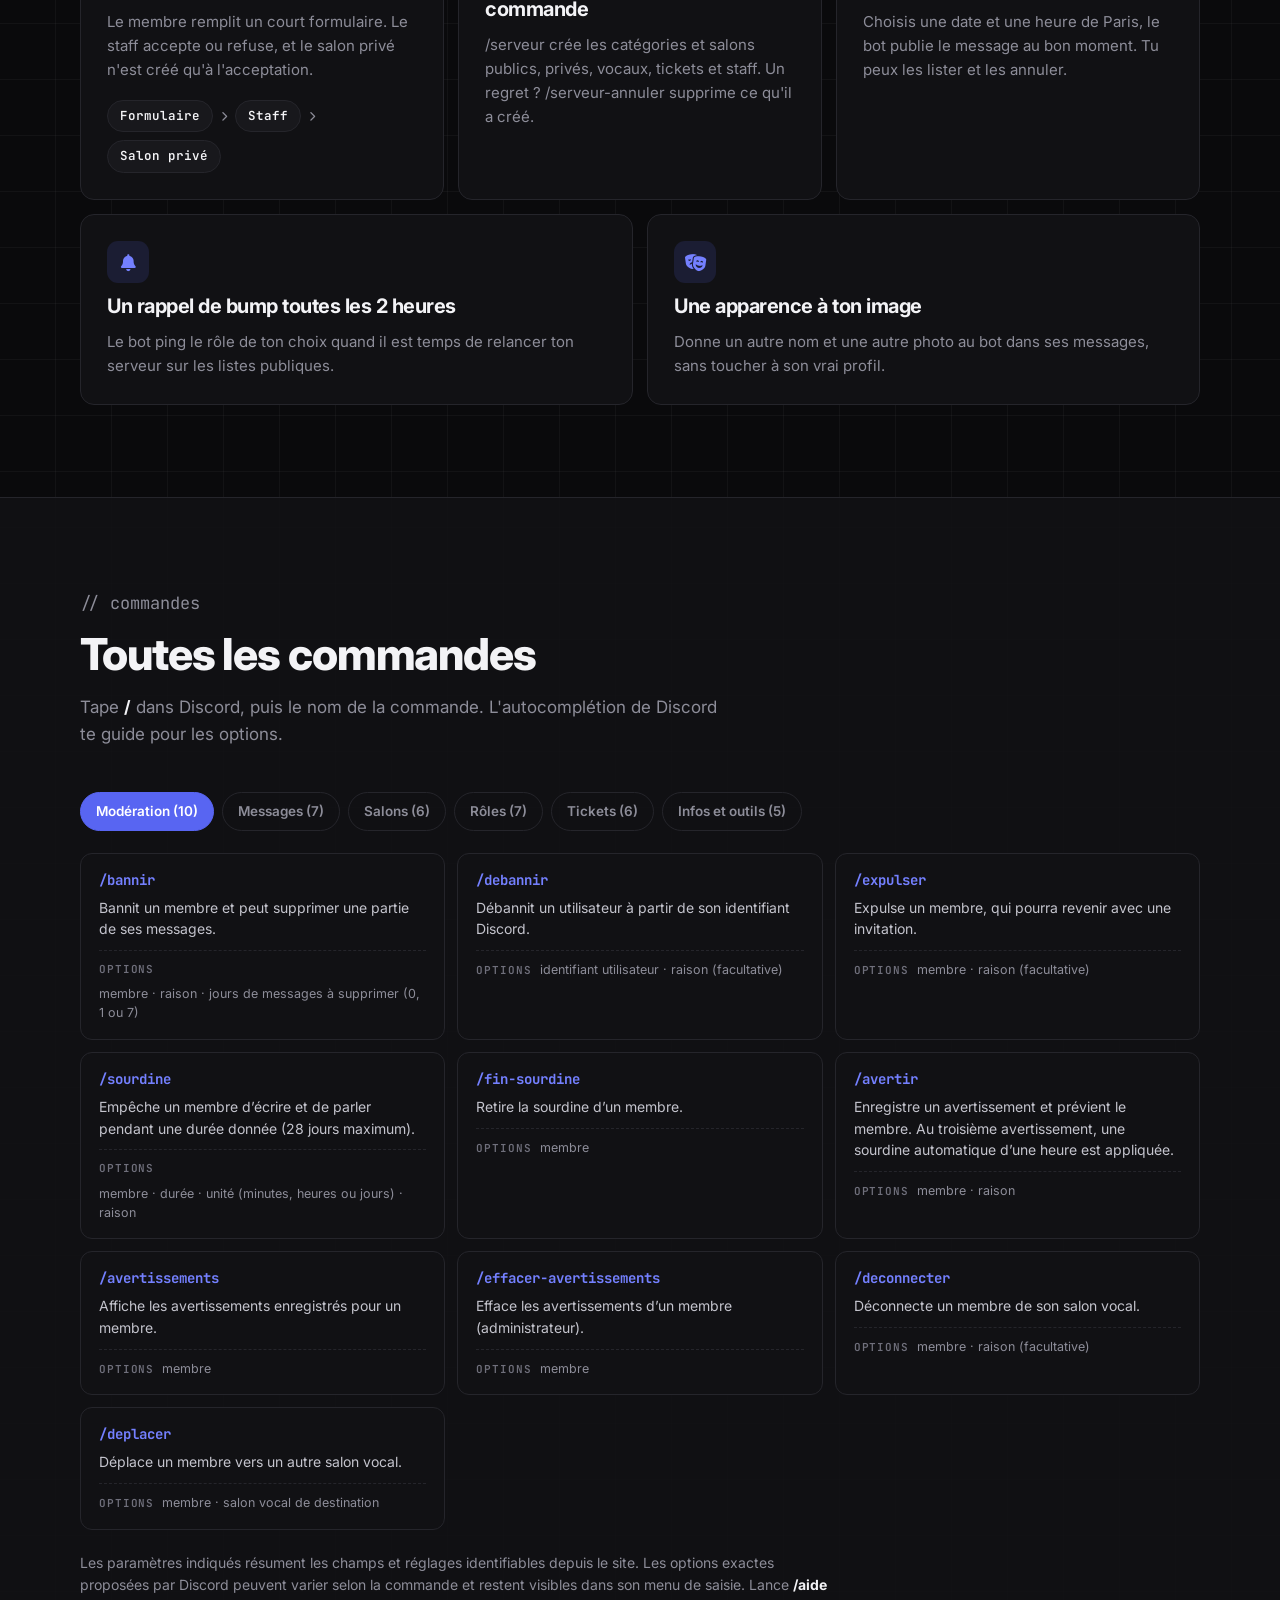
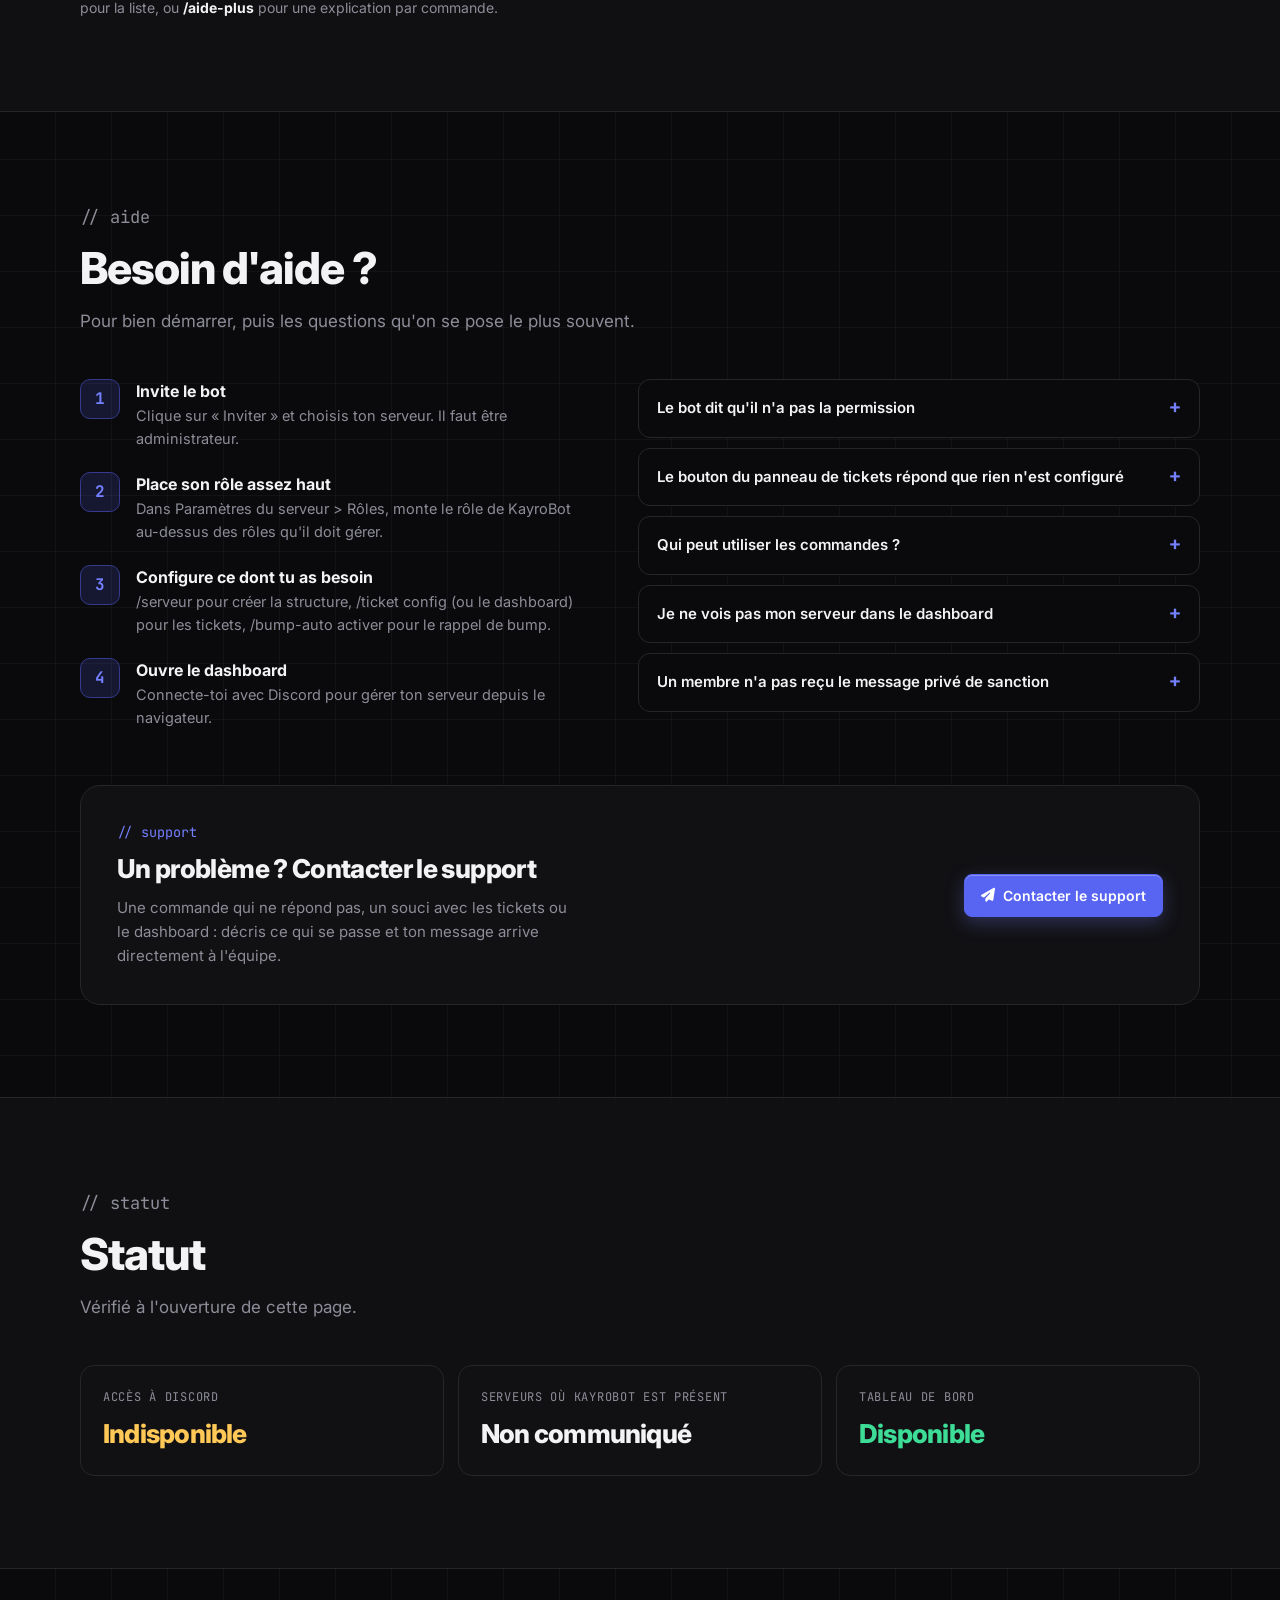
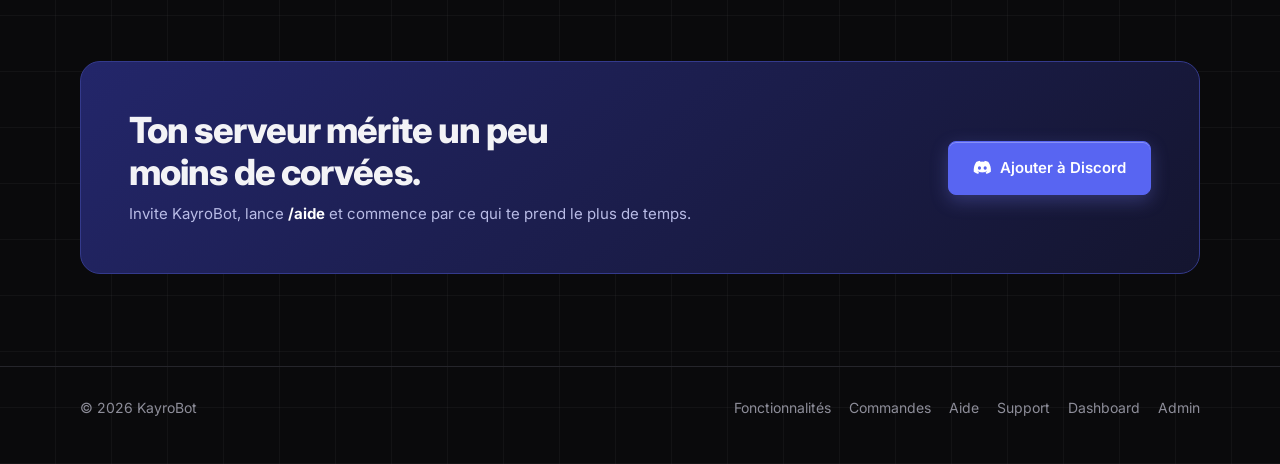
==== commit 8da4d150: "fserfsef" ====
--- a/index.html
+++ b/index.html
@@ -270,28 +270,9 @@
           <h3>Un problème ? Contacter le support</h3>
           <p>Une commande qui ne répond pas, un souci avec les tickets ou le dashboard : décris ce qui se passe et ton message arrive directement à l'équipe.</p>
         </div>
-        <form class="support-form" id="support-form" novalidate>
-          <label class="field">
-            <span>Sujet</span>
-            <select class="input" name="subject" id="support-subject" required>
-              <option value="Commandes">Un problème avec une commande</option>
-              <option value="Tickets">Un problème avec les tickets</option>
-              <option value="Dashboard">Un problème avec le dashboard</option>
-              <option value="Autre">Autre</option>
-            </select>
-          </label>
-          <label class="field">
-            <span>Comment te répondre ?</span>
-            <input class="input" type="text" name="contact" id="support-contact" maxlength="120" placeholder="Ton pseudo Discord ou ton e-mail" autocomplete="off" required>
-          </label>
-          <label class="field">
-            <span>Ton message</span>
-            <textarea class="input" name="message" id="support-message" rows="5" minlength="10" maxlength="2000" placeholder="Que s'est-il passé ? Quelle commande, quel serveur, quel message d'erreur ?" required></textarea>
-          </label>
-          <input class="hp" type="text" name="website" id="support-website" tabindex="-1" autocomplete="off" aria-hidden="true">
-          <button type="submit" class="btn btn-primary" id="support-send"><i class="fa-solid fa-paper-plane"></i> Envoyer au support</button>
-          <p class="support-status" id="support-status" role="status" aria-live="polite"></p>
-        </form>
+        <div class="support-action">
+          <a class="btn btn-primary" href="support"><i class="fa-solid fa-paper-plane"></i> Contacter le support</a>
+        </div>
       </div>
     </div>
   </section>
@@ -334,7 +315,7 @@
       <a href="#fonctionnalites">Fonctionnalités</a>
       <a href="#commandes">Commandes</a>
       <a href="#aide">Aide</a>
-      <a href="#support">Support</a>
+      <a href="support">Support</a>
       <a href="dashboard">Dashboard</a>
       <a href="admin">Admin</a>
     </nav>
@@ -472,46 +453,6 @@
 })();
 </script>
 <script>
-  // Formulaire « Contacter le support » : envoie le message au Worker (BOT_PROXY_URL est défini plus haut)
-  (function () {
-    var form = document.getElementById('support-form');
-    if (!form) return;
-    var btn = document.getElementById('support-send');
-    var status = document.getElementById('support-status');
-    function say(text, kind) { status.textContent = text; status.className = 'support-status' + (kind ? ' ' + kind : ''); }
-
-    form.addEventListener('submit', async function (e) {
-      e.preventDefault();
-      var data = {
-        subject: form.subject.value,
-        contact: form.contact.value.trim(),
-        message: form.message.value.trim(),
-        website: form.website.value
-      };
-      if (data.contact.length < 3) return say("Indique un pseudo Discord ou un e-mail pour qu'on puisse te répondre.", 'err');
-      if (data.message.length < 10) return say('Ton message est un peu court : explique le problème en quelques mots de plus.', 'err');
-
-      btn.disabled = true;
-      say('Envoi en cours…');
-      try {
-        var res = await fetch(BOT_PROXY_URL + '/support', {
-          method: 'POST',
-          headers: { 'Content-Type': 'application/json' },
-          body: JSON.stringify(data)
-        });
-        var out = await res.json().catch(function () { return {}; });
-        if (!res.ok) throw new Error(out.message || 'Envoi impossible pour le moment');
-        form.reset();
-        say('Message envoyé, merci ! Il est bien arrivé à l\'équipe.', 'ok');
-      } catch (err) {
-        say(err.message || 'Envoi impossible pour le moment, réessaie dans un instant.', 'err');
-      } finally {
-        btn.disabled = false;
-      }
-    });
-  })();
-</script>
-<script>
   // Si tu t'es déjà connecté, le bouton mène direct au dashboard (qui renouvelle la connexion tout seul)
   (function () {
     try {
--- a/landing.css
+++ b/landing.css
@@ -220,6 +220,8 @@
 .support-form .field > span { color: var(--muted); }
 .support-form .hp { position: absolute; left: -9999px; width: 1px; height: 1px; opacity: 0; pointer-events: none; }
 .support-form .btn { justify-self: start; }
+.support-action { display: flex; align-items: center; justify-content: flex-end; align-self: center; }
+.support-card.single { grid-template-columns: 1fr; max-width: 640px; margin: 0; }
 .support-status { min-height: 1.4em; margin: 0; font-size: 14px; color: var(--muted); }
 .support-status.ok { color: var(--ok); }
 .support-status.err { color: var(--warn); }
@@ -268,7 +270,8 @@
   .cmd-list { grid-template-columns: 1fr; }
   .lp-section { padding: 64px 0; }
   .support-card { padding: 24px; gap: 24px; }
-  .support-form .btn { justify-self: stretch; }
+  .support-form .btn, .support-action .btn { justify-self: stretch; width: 100%; }
+  .support-action { justify-content: stretch; }
 }
 @media (prefers-reduced-motion: reduce) {
   html { scroll-behavior: auto; }
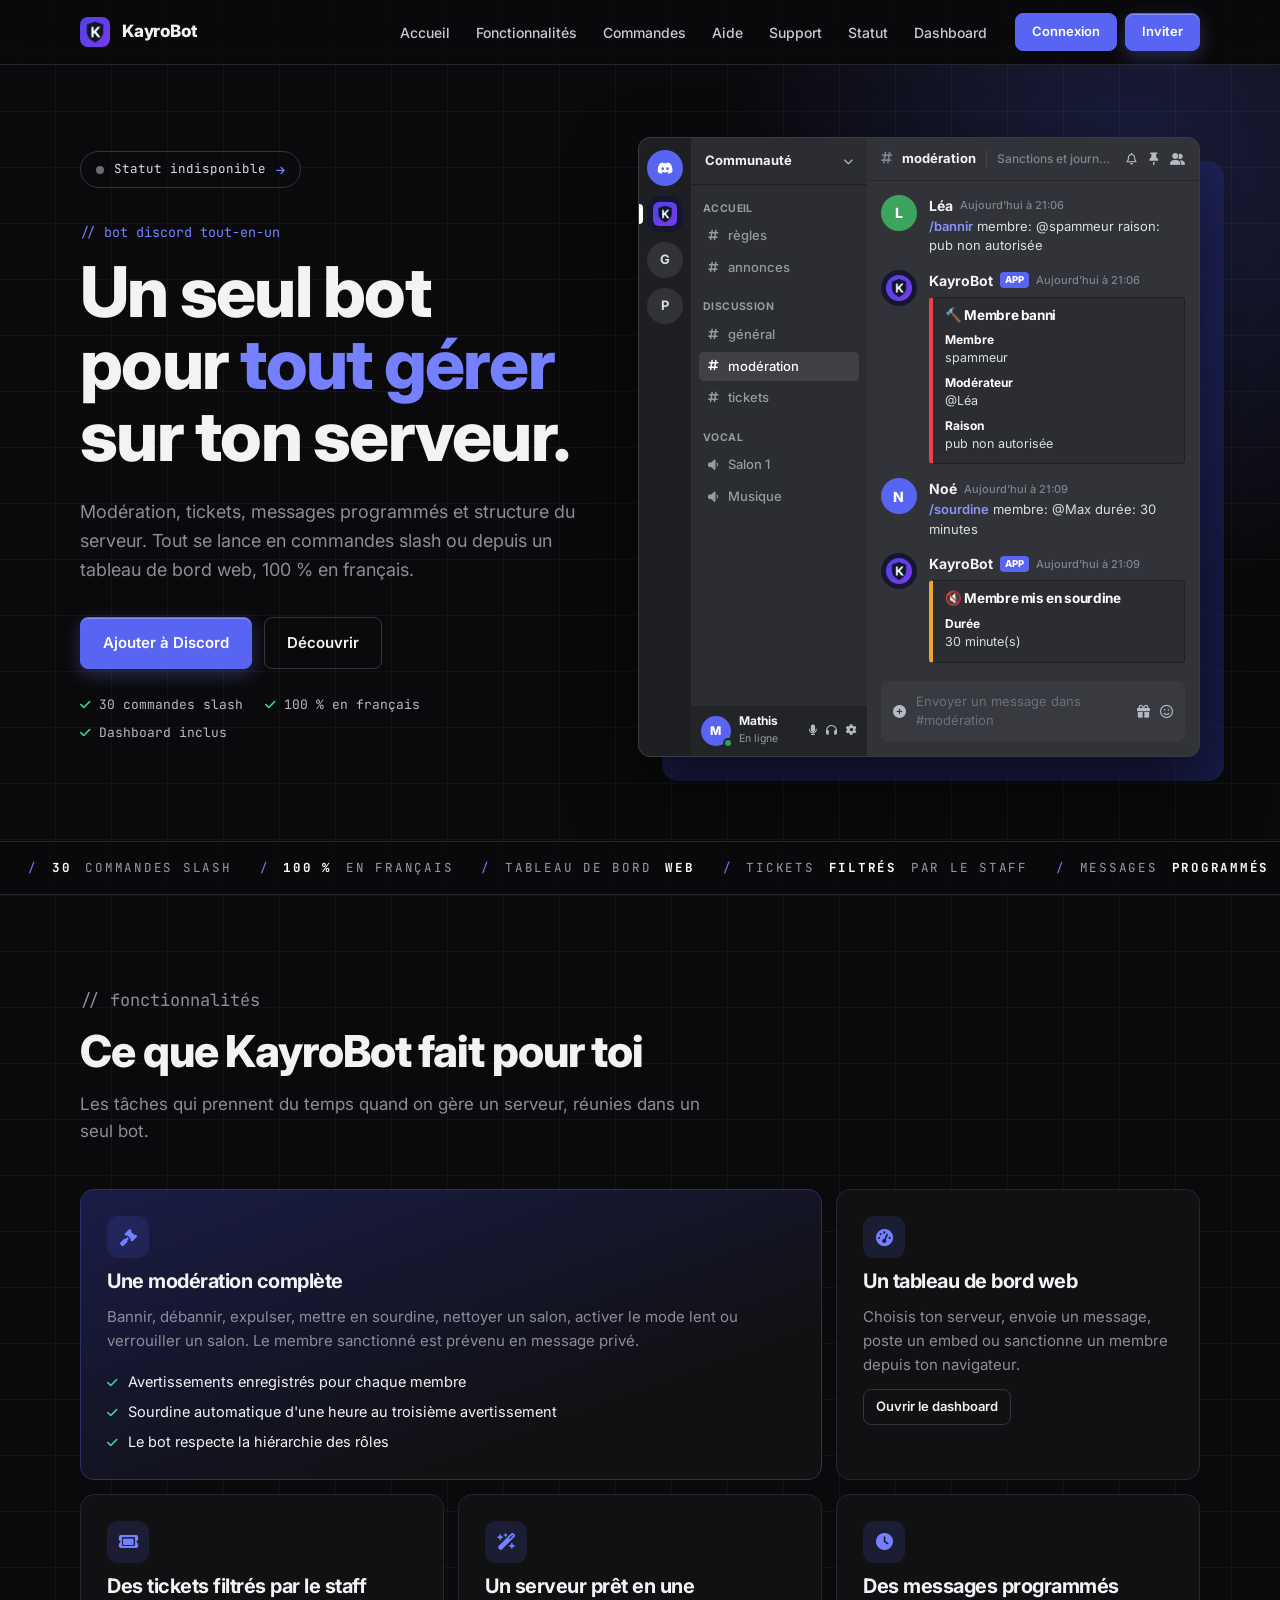
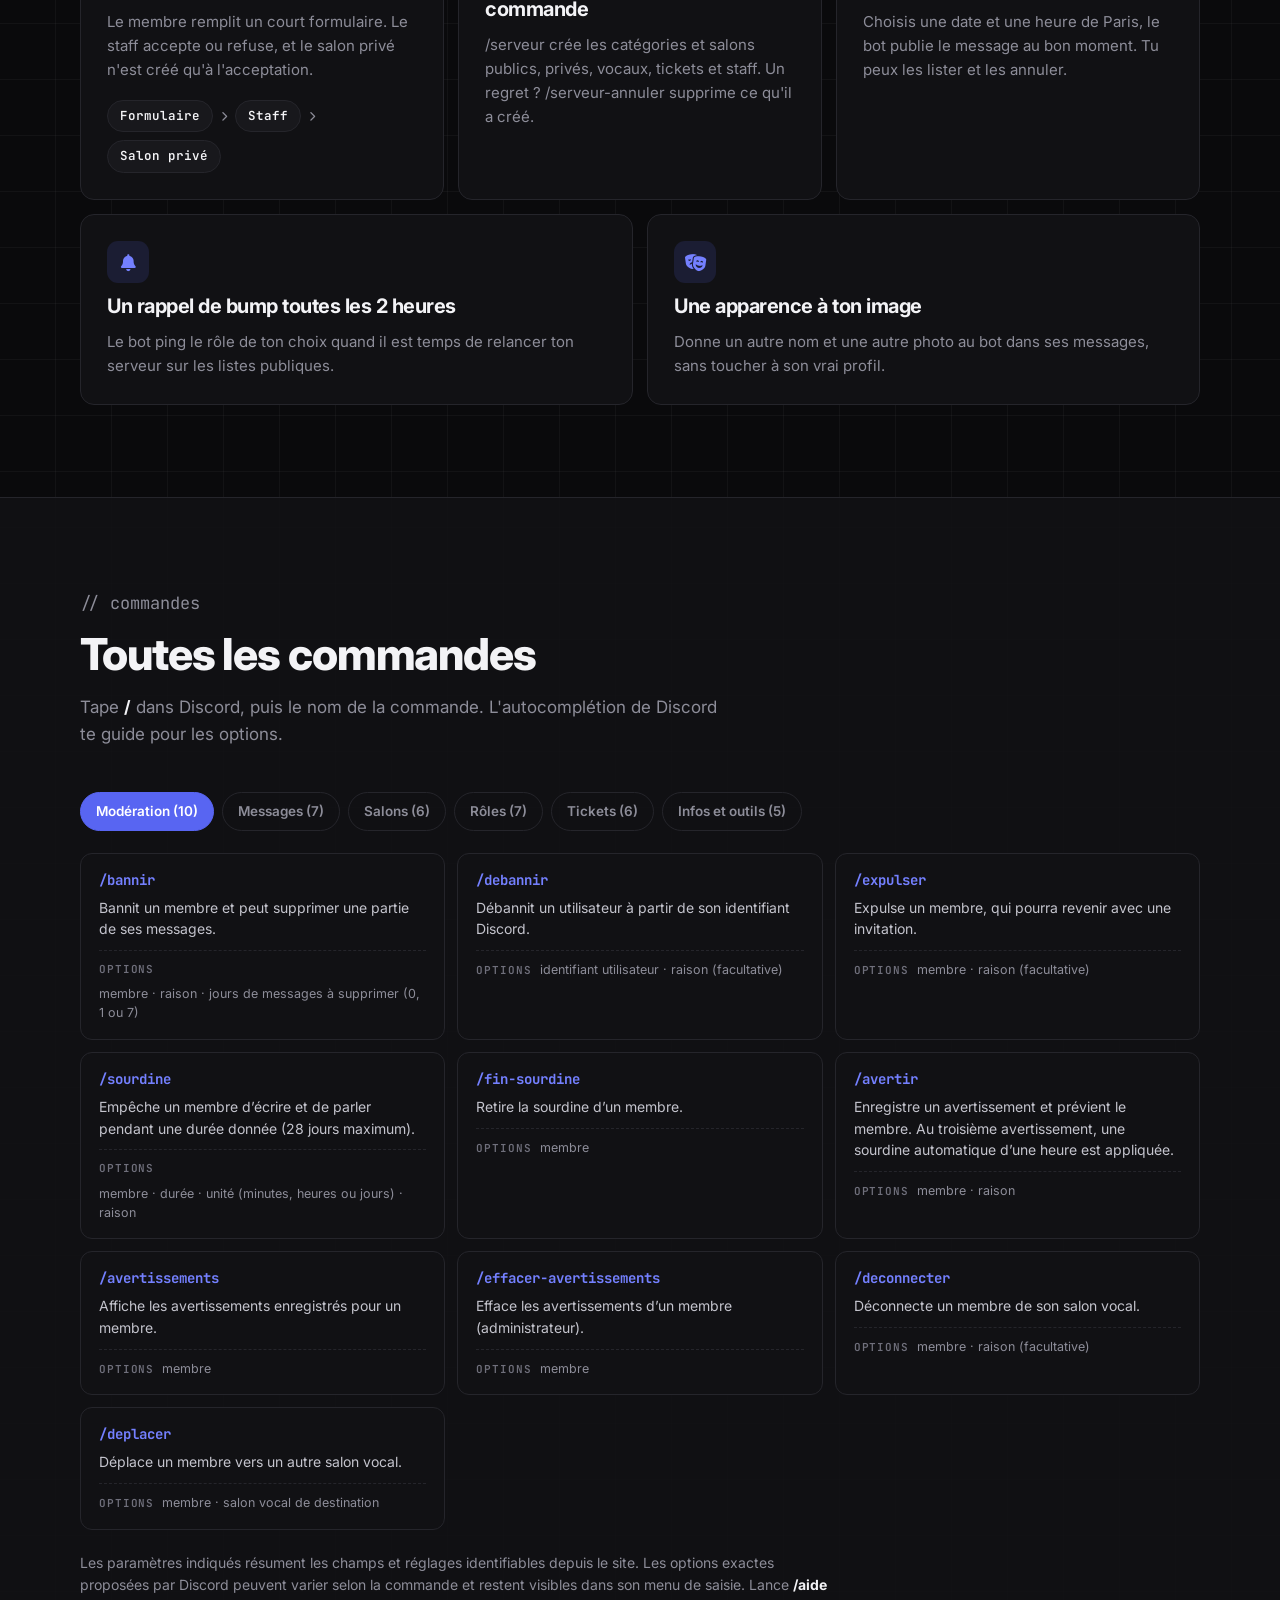
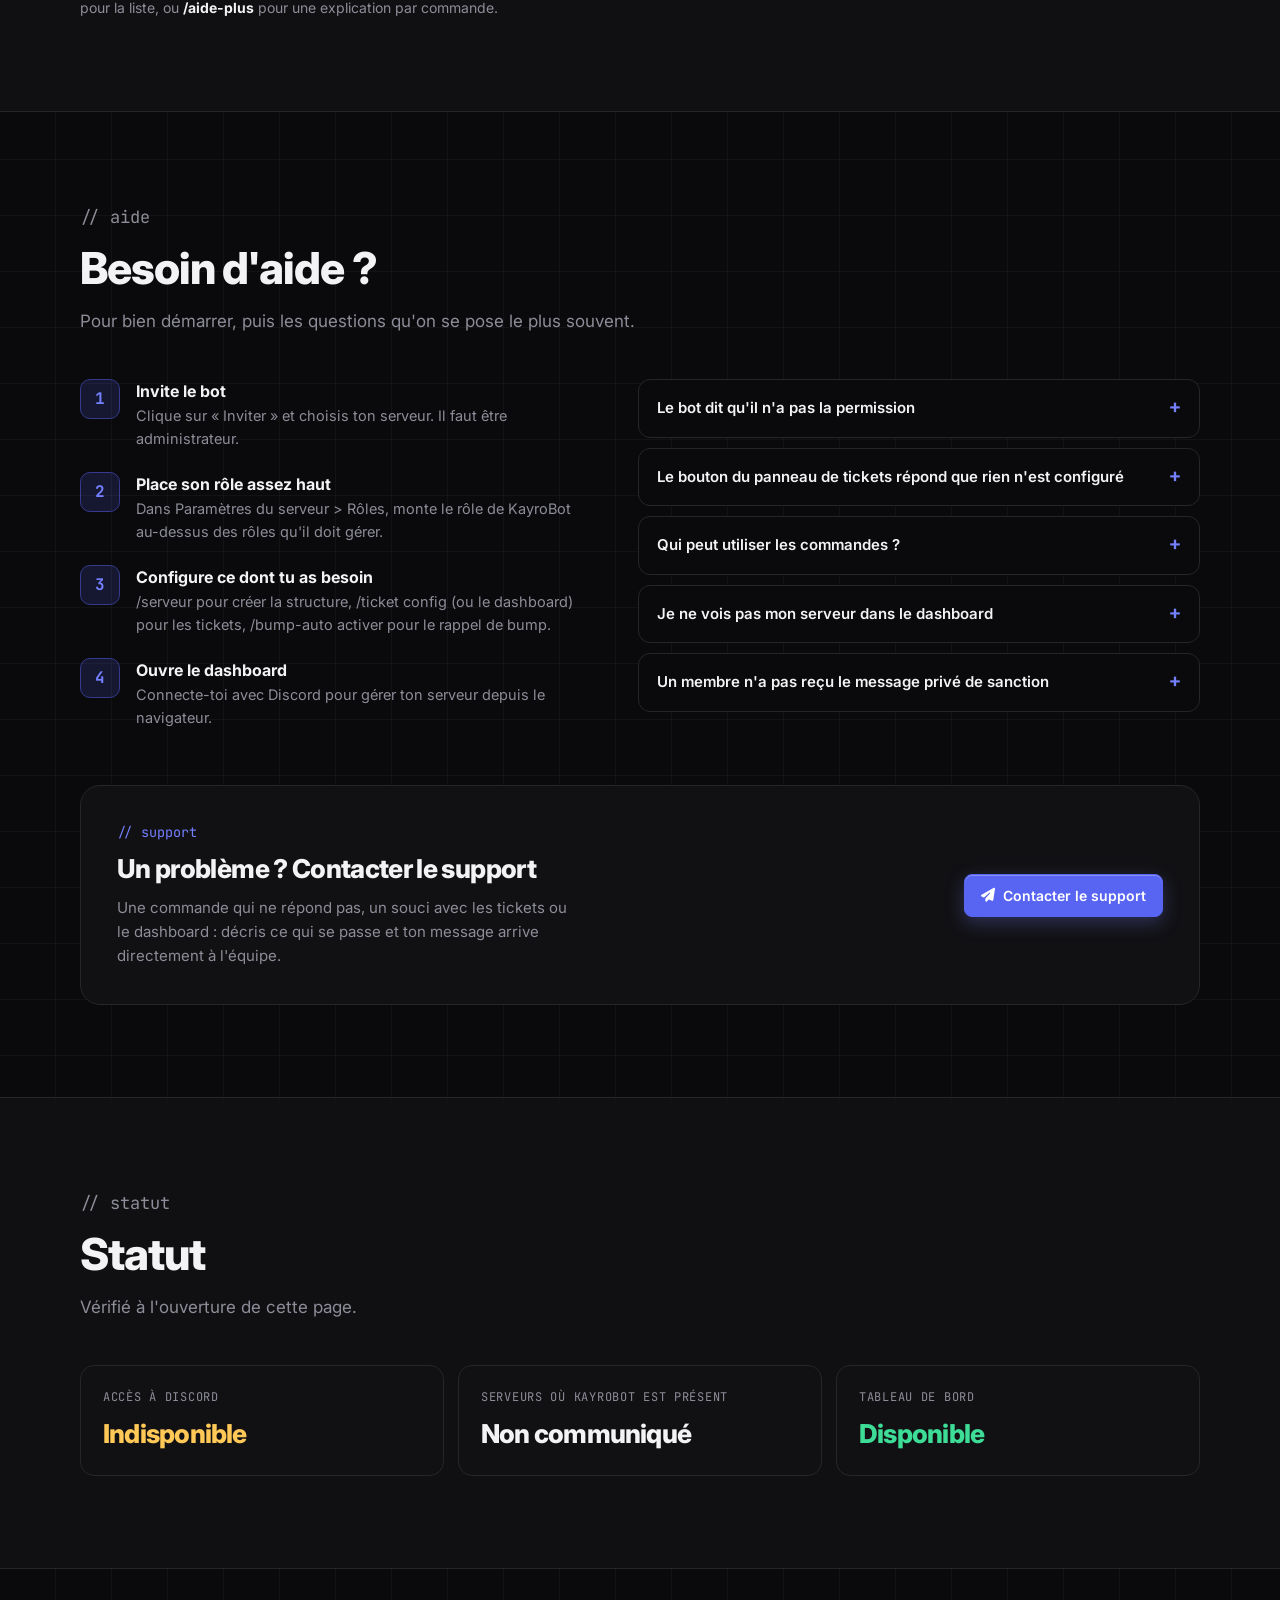
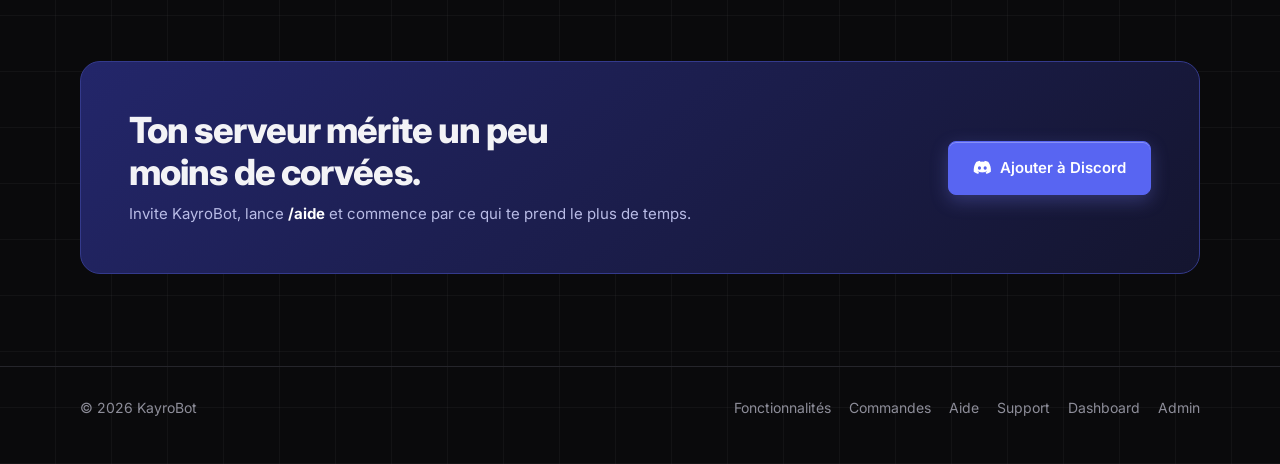
==== commit 03d97681: "zdzd" ====
--- a/index.html
+++ b/index.html
@@ -33,6 +33,7 @@
       <a class="link" href="#fonctionnalites">Fonctionnalités</a>
       <a class="link" href="#commandes">Commandes</a>
       <a class="link" href="#aide">Aide</a>
+      <a class="link" href="support">Support</a>
       <a class="link" href="#statut">Statut</a>
       <a class="link" href="dashboard">Dashboard</a>
       <div class="cta">
--- a/style.css
+++ b/style.css
@@ -115,6 +115,12 @@
 .inbox-date { margin-left: auto; }
 .inbox-text { margin: 0; white-space: pre-wrap; overflow-wrap: anywhere; line-height: 1.55; font-size: 14.5px; }
 .inbox-actions { display: flex; justify-content: flex-end; }
+.inbox-replies { display: grid; gap: 8px; }
+.inbox-reply { border-left: 3px solid var(--ok); background: rgba(91,227,168,.07); border-radius: 0 var(--radius-sm) var(--radius-sm) 0; padding: 9px 12px; display: grid; gap: 3px; }
+.inbox-reply small { color: var(--muted); font-size: 12px; }
+.inbox-reply-form { display: grid; gap: 8px; }
+.inbox-reply-form textarea { min-height: 70px; }
+.inbox-reply-form .row { display: flex; justify-content: space-between; align-items: center; gap: 8px; flex-wrap: wrap; }
 
 /* ---------- Structure du dashboard ---------- */
 .shell { display: grid; grid-template-columns: 264px 1fr; min-height: 100vh; }
--- a/landing.css
+++ b/landing.css
@@ -226,6 +226,22 @@
 .support-status.ok { color: var(--ok); }
 .support-status.err { color: var(--warn); }
 
+/* Mes messages (page support) */
+.my-messages { margin-top: 48px; max-width: 640px; display: grid; gap: 14px; scroll-margin-top: 90px; }
+.my-head { display: flex; align-items: center; justify-content: space-between; gap: 12px; }
+.my-head h3 { font-size: 24px; font-weight: 800; letter-spacing: -0.03em; }
+.my-note { color: var(--muted); font-size: 13.5px; line-height: 1.55; margin: 0; }
+.my-list { display: grid; gap: 12px; }
+.my-item { background: var(--panel); border: 1px solid var(--line); border-radius: 14px; padding: 16px 18px; display: grid; gap: 10px; }
+.my-meta { display: flex; flex-wrap: wrap; align-items: center; gap: 8px 12px; font-size: 13px; color: var(--muted); }
+.my-tag { background: rgba(88,101,242,.16); color: var(--accent-text); border-radius: 999px; padding: 2px 10px; font-weight: 700; font-size: 12px; }
+.my-state { margin-left: auto; font-family: var(--mono); font-size: 12px; color: var(--warn); }
+.my-state.done { color: var(--ok); }
+.my-text { margin: 0; white-space: pre-wrap; overflow-wrap: anywhere; line-height: 1.6; font-size: 14.5px; }
+.my-reply { border-left: 3px solid var(--ok); background: rgba(61,220,151,.07); border-radius: 0 10px 10px 0; padding: 10px 14px; display: grid; gap: 4px; }
+.my-reply strong { font-size: 13px; color: var(--ok); }
+.my-reply .my-date { font-size: 12px; color: var(--muted); }
+
 /* Statut */
 .status-row { display: grid; grid-template-columns: repeat(auto-fit, minmax(240px, 1fr)); gap: 14px; }
 .status-card { background: var(--panel); border: 1px solid var(--line); border-radius: 14px; padding: 22px; display: grid; gap: 8px; }
